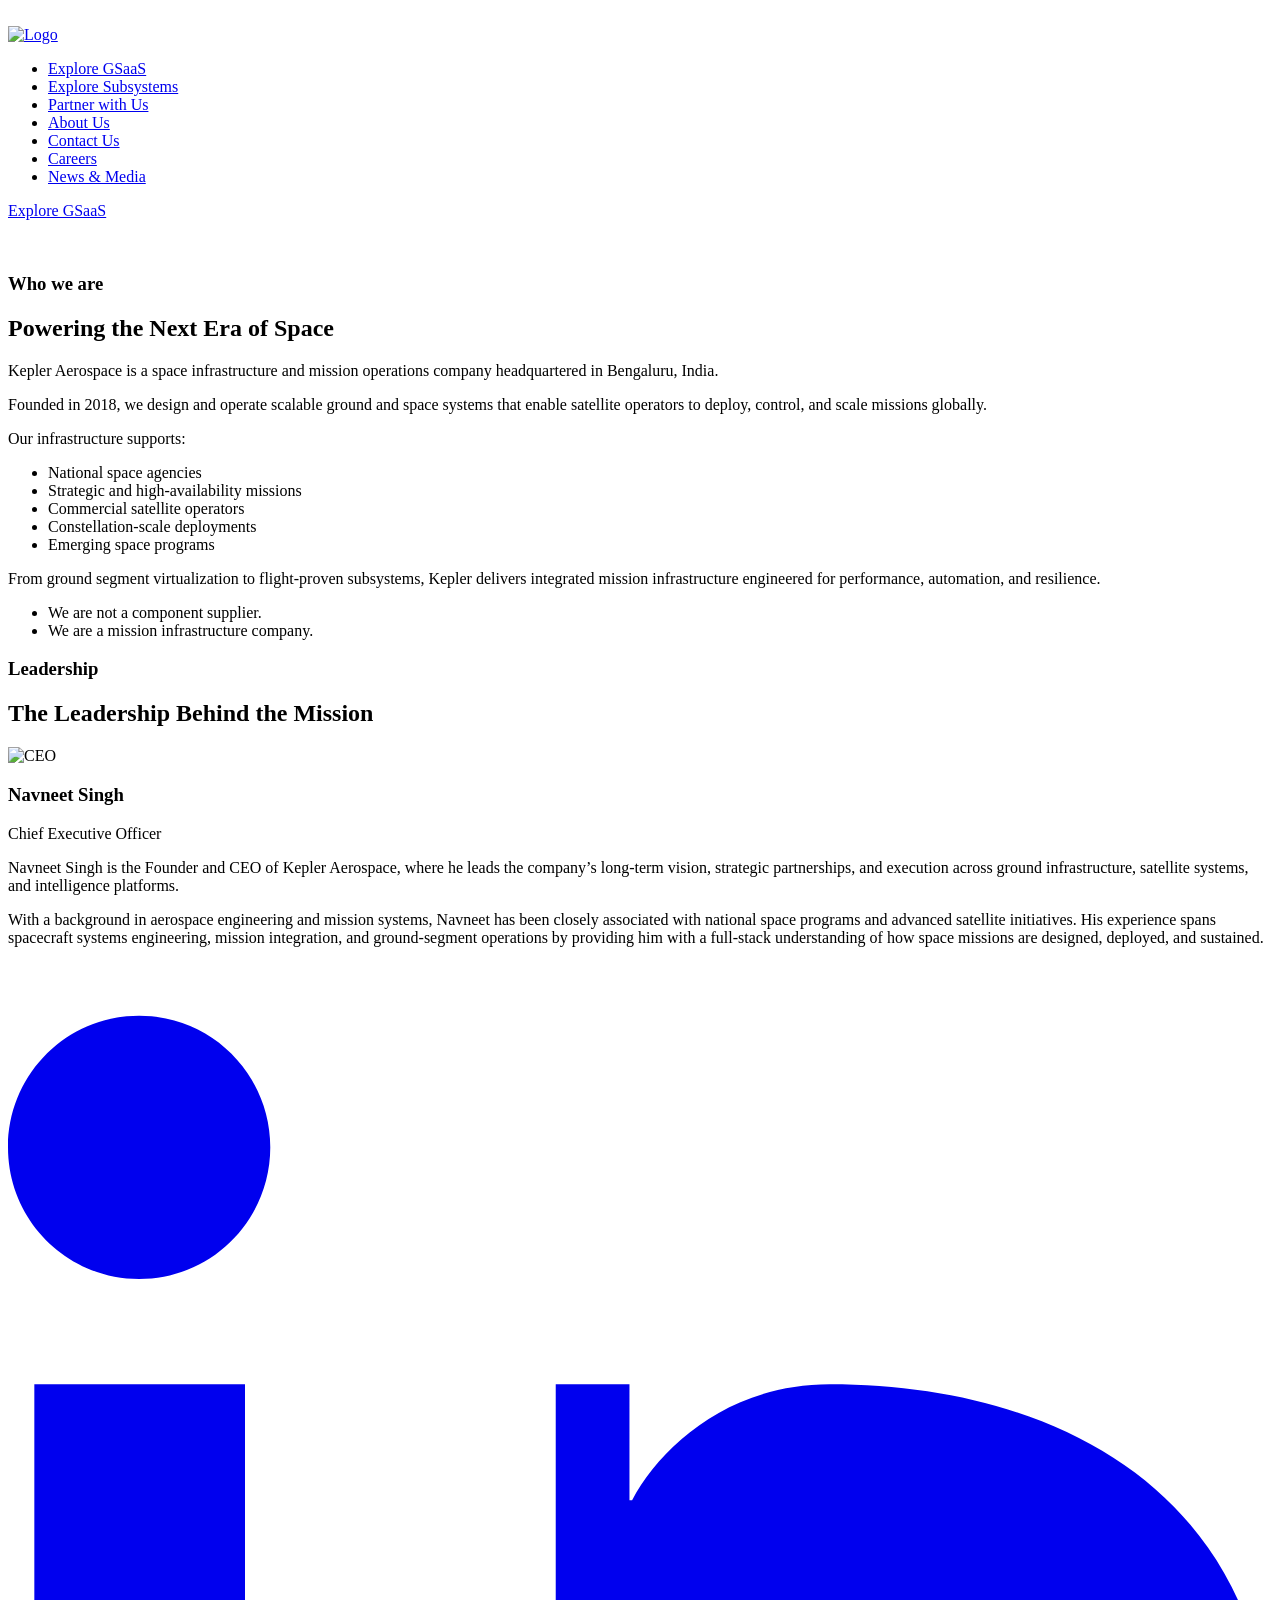
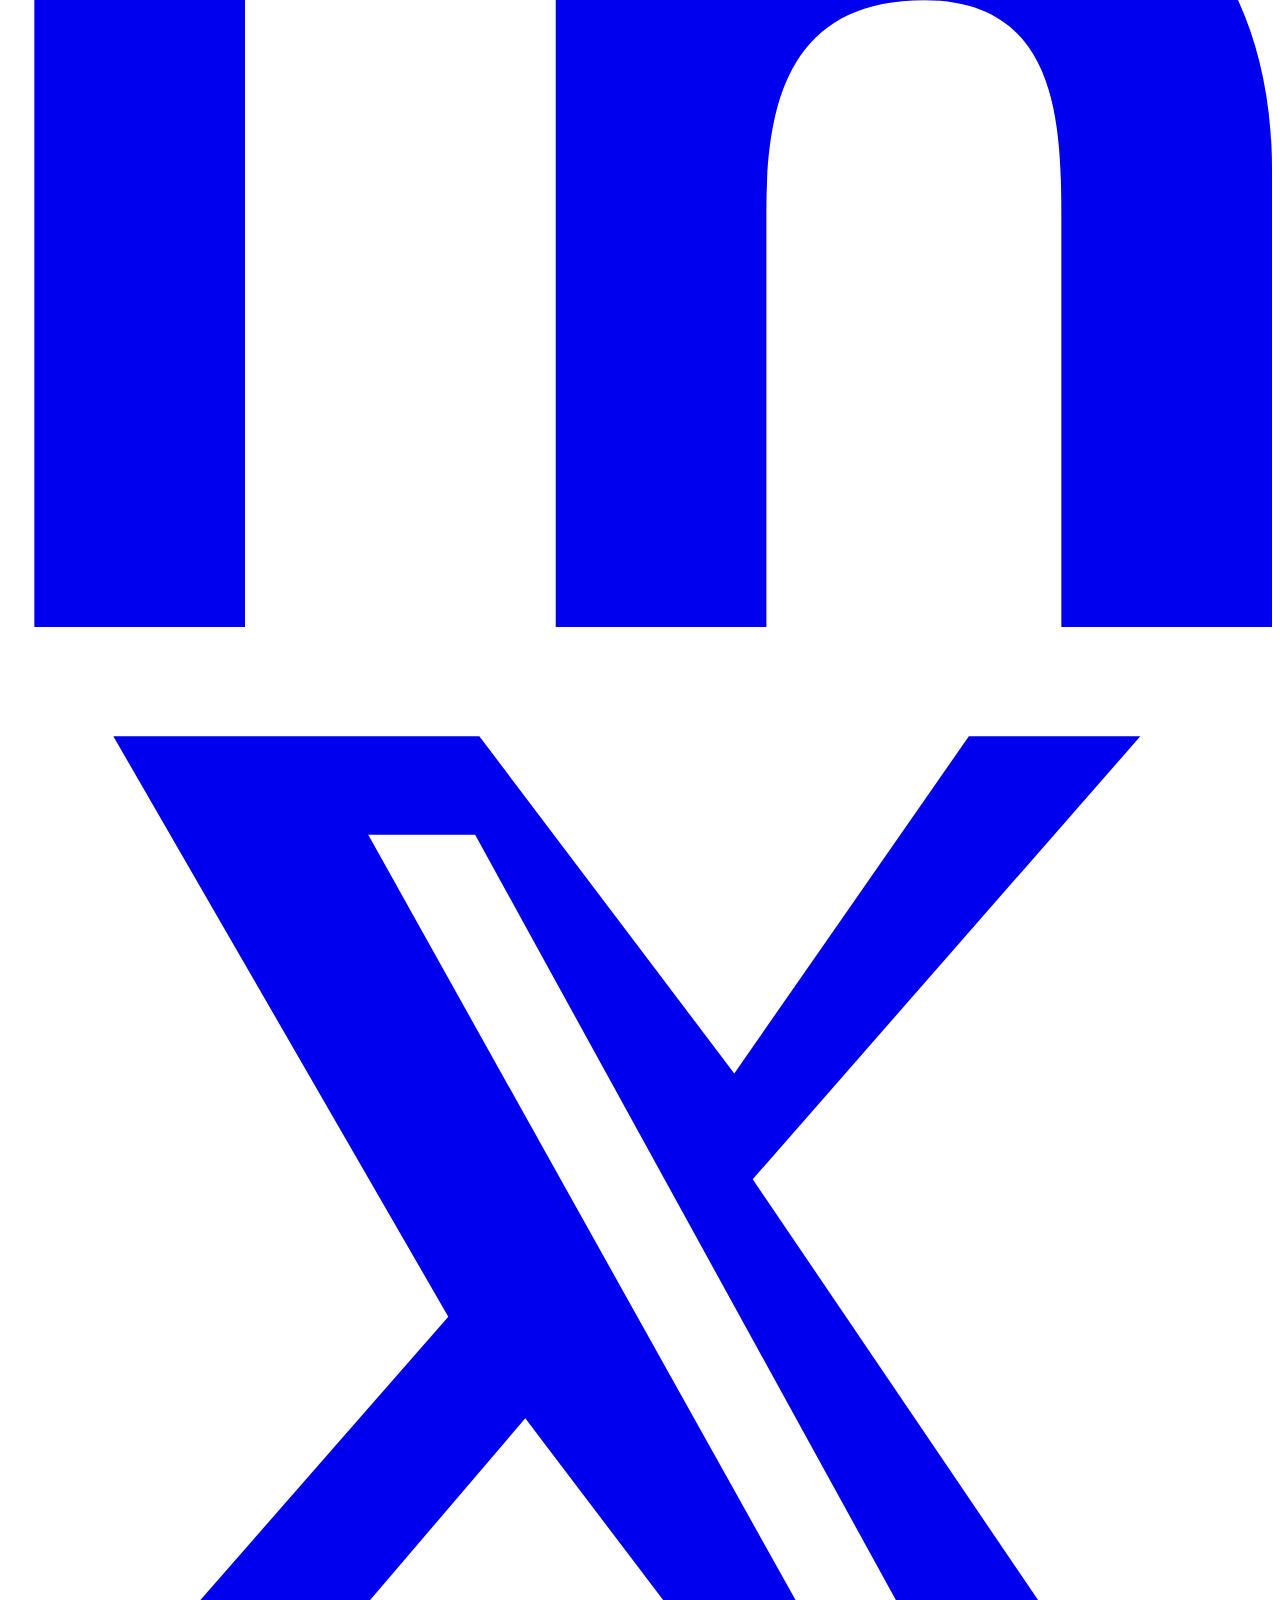
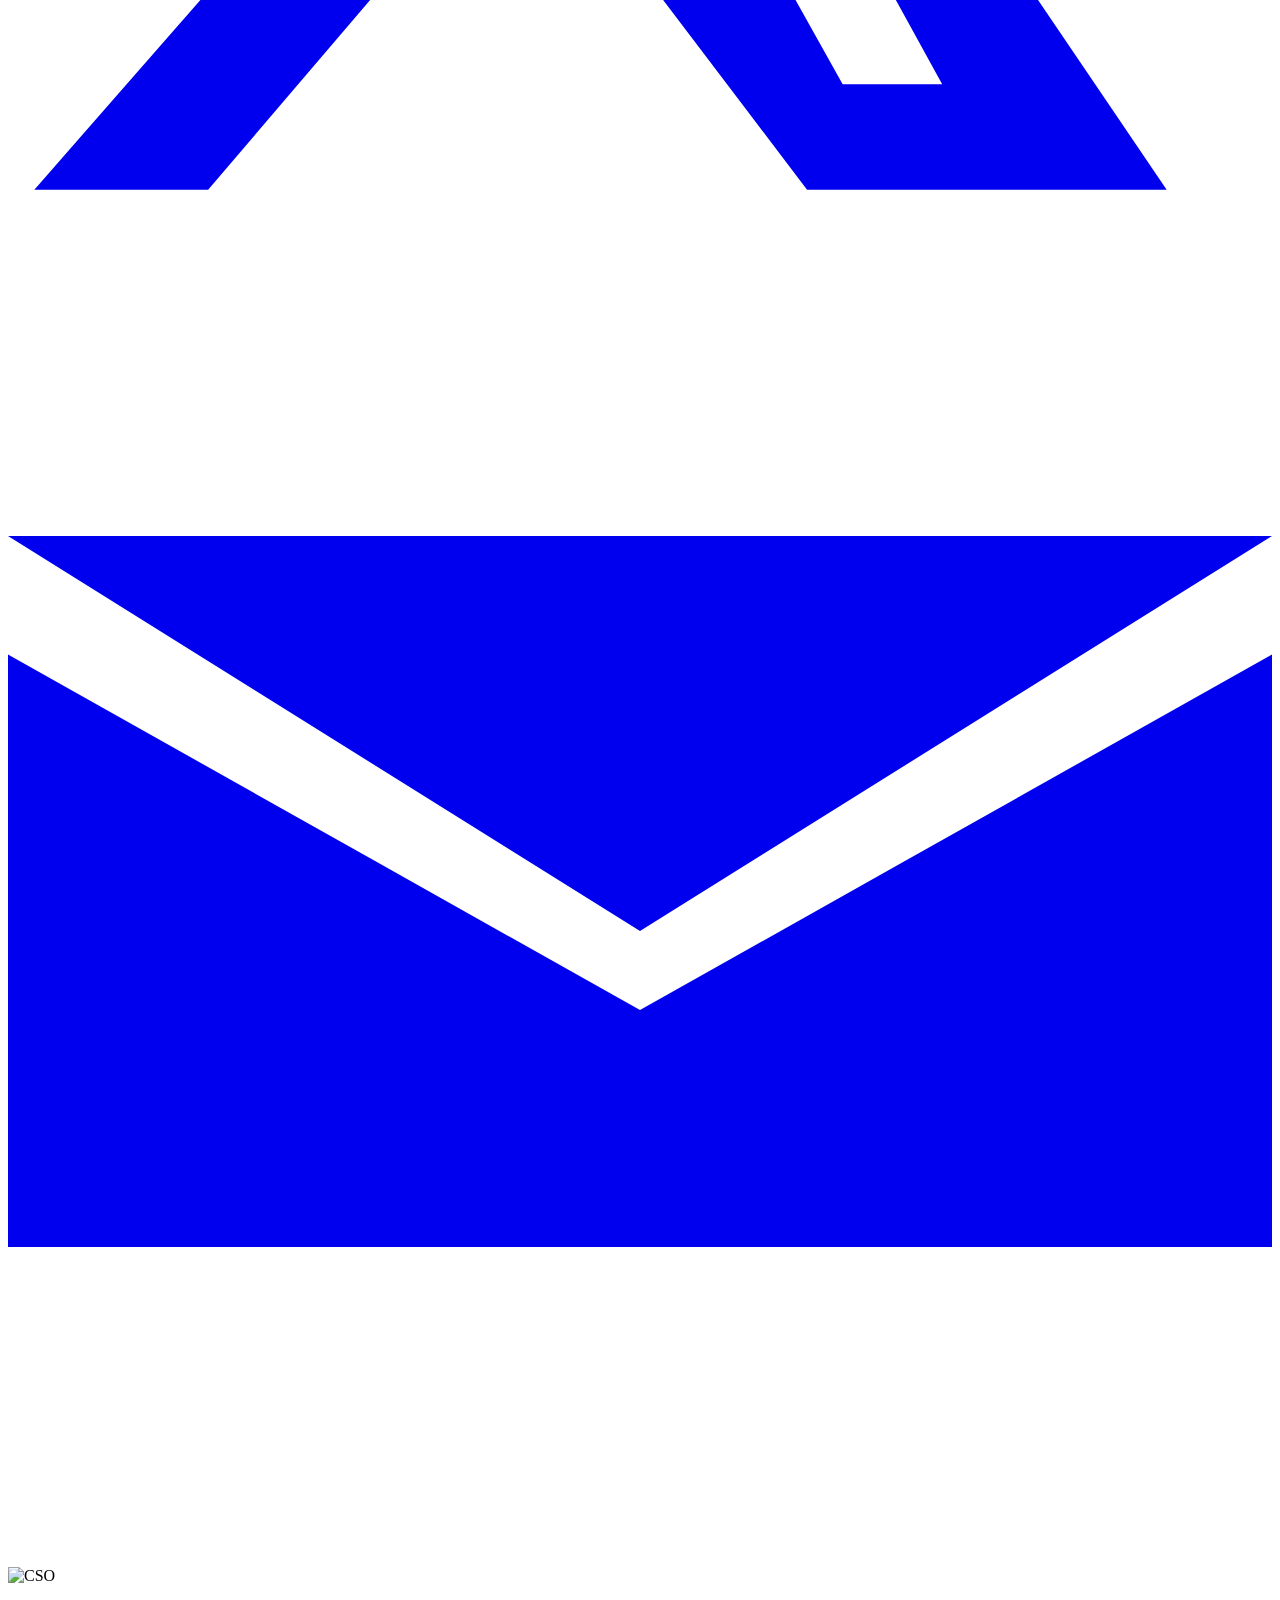
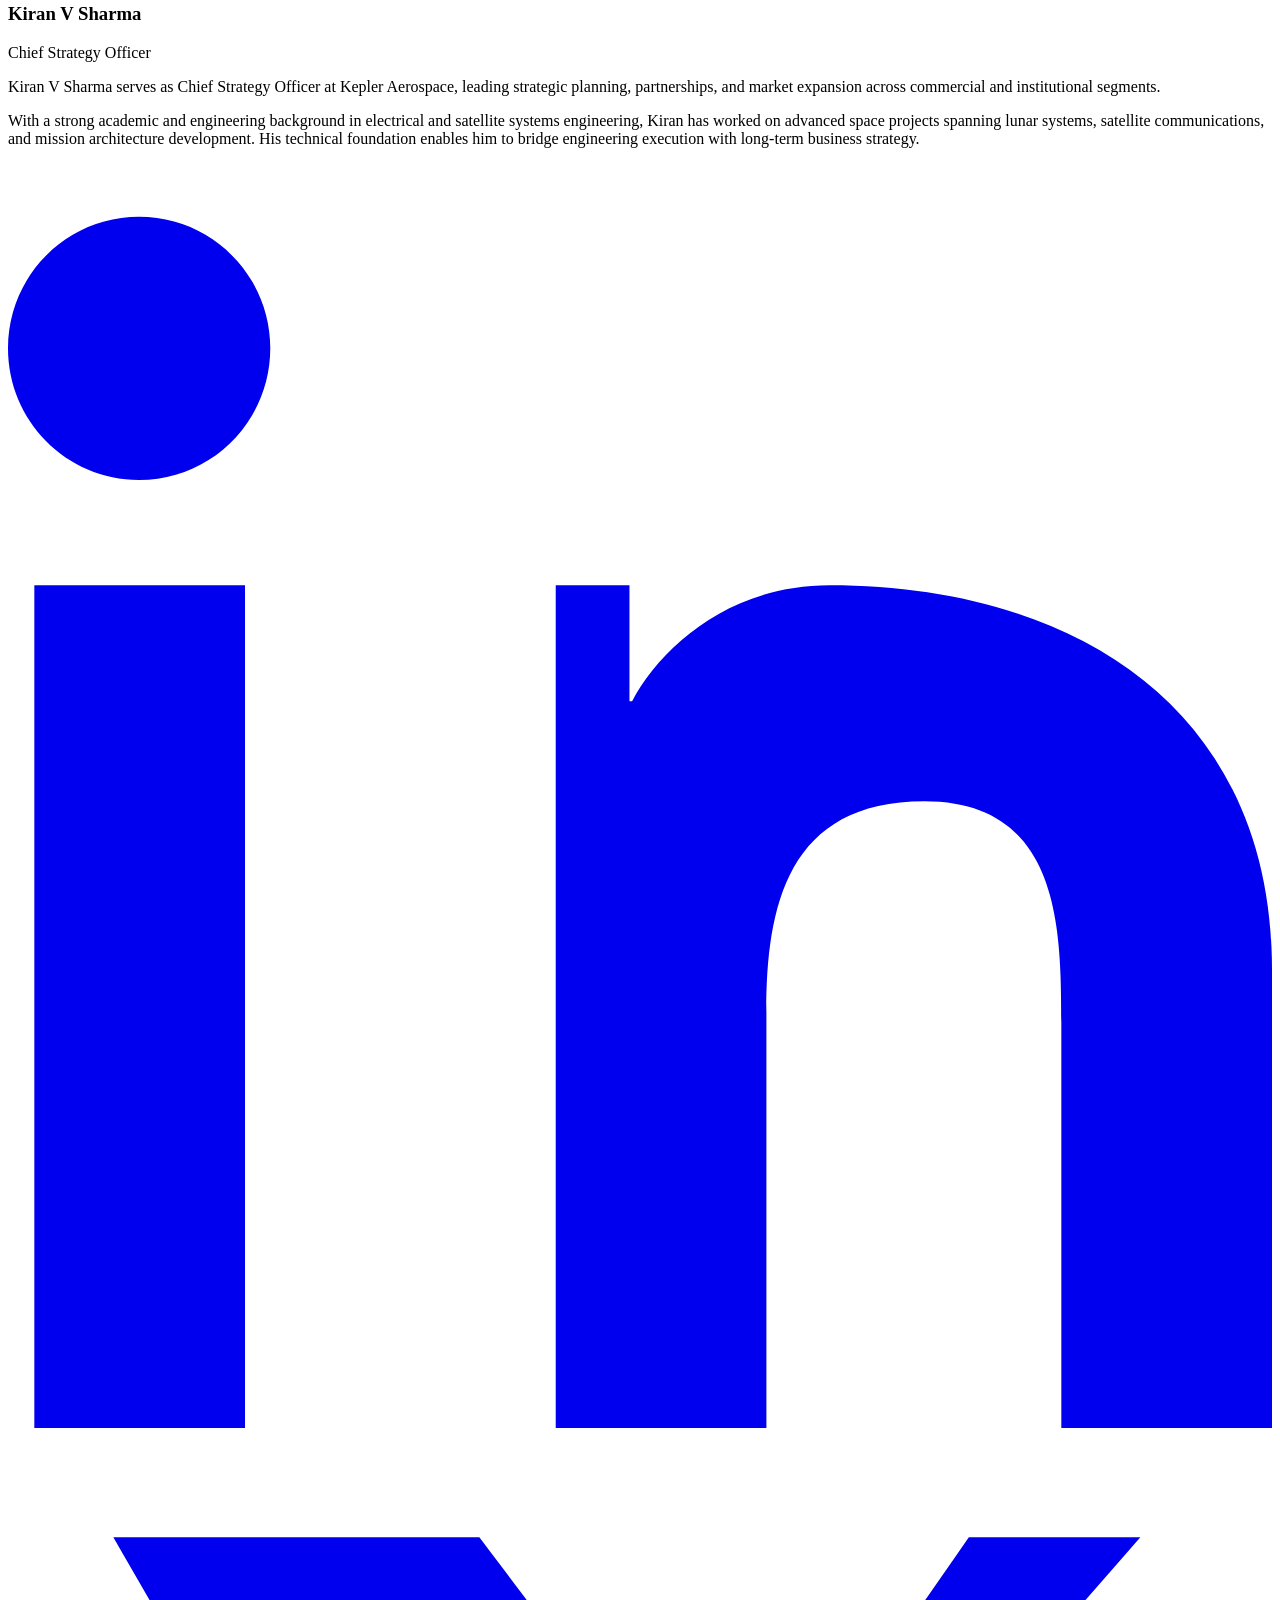
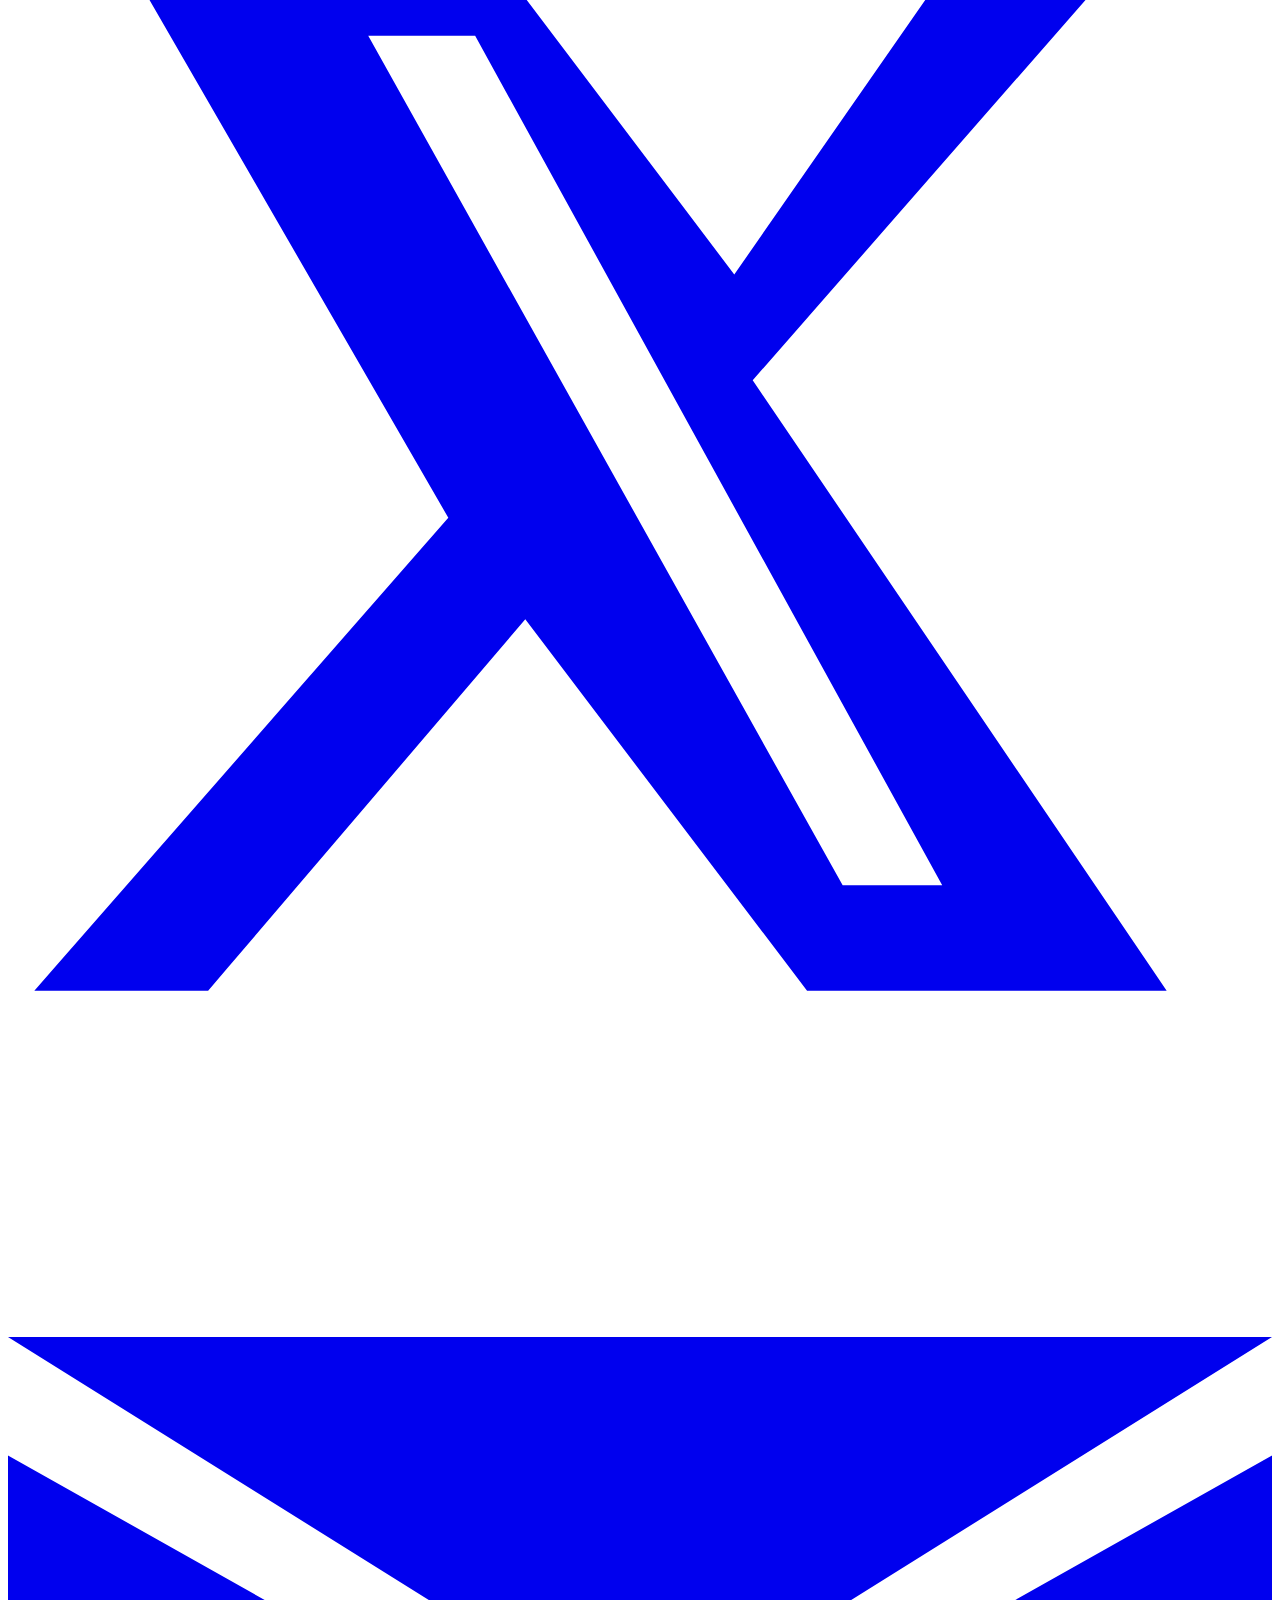
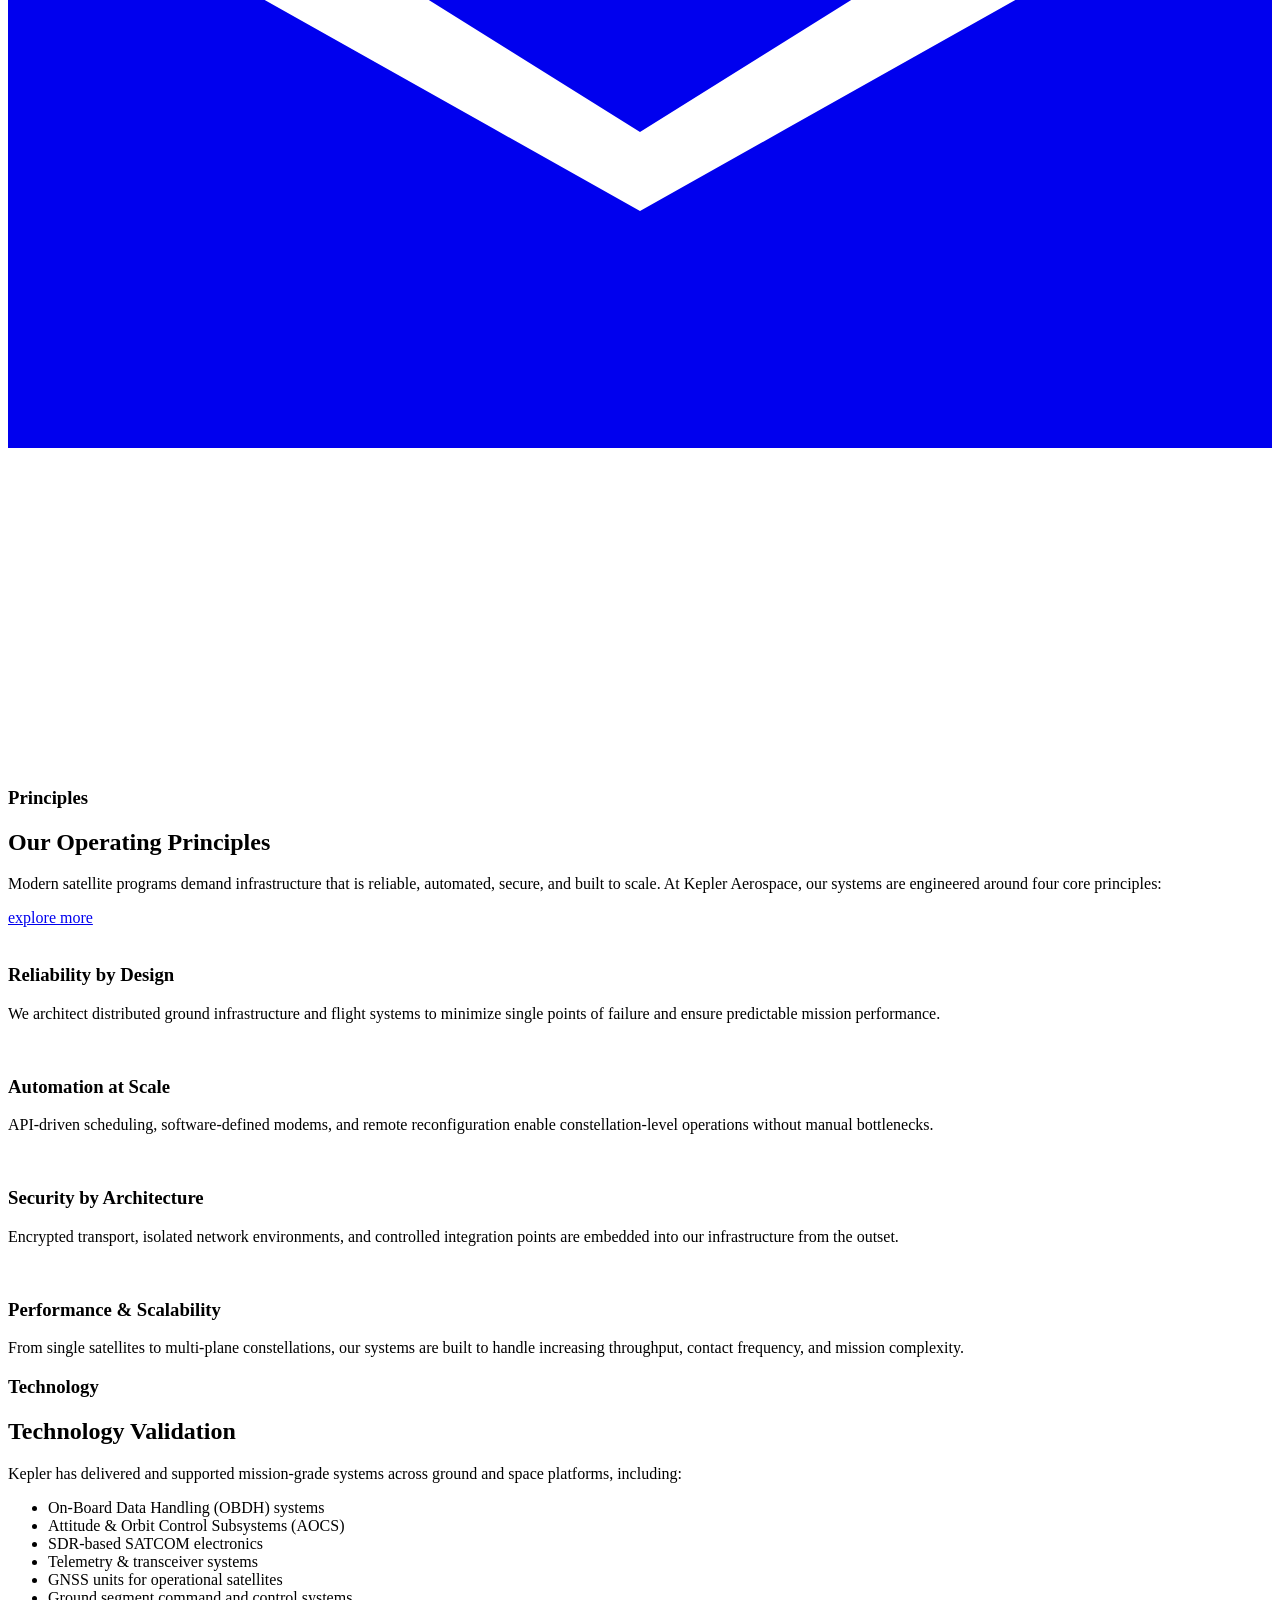
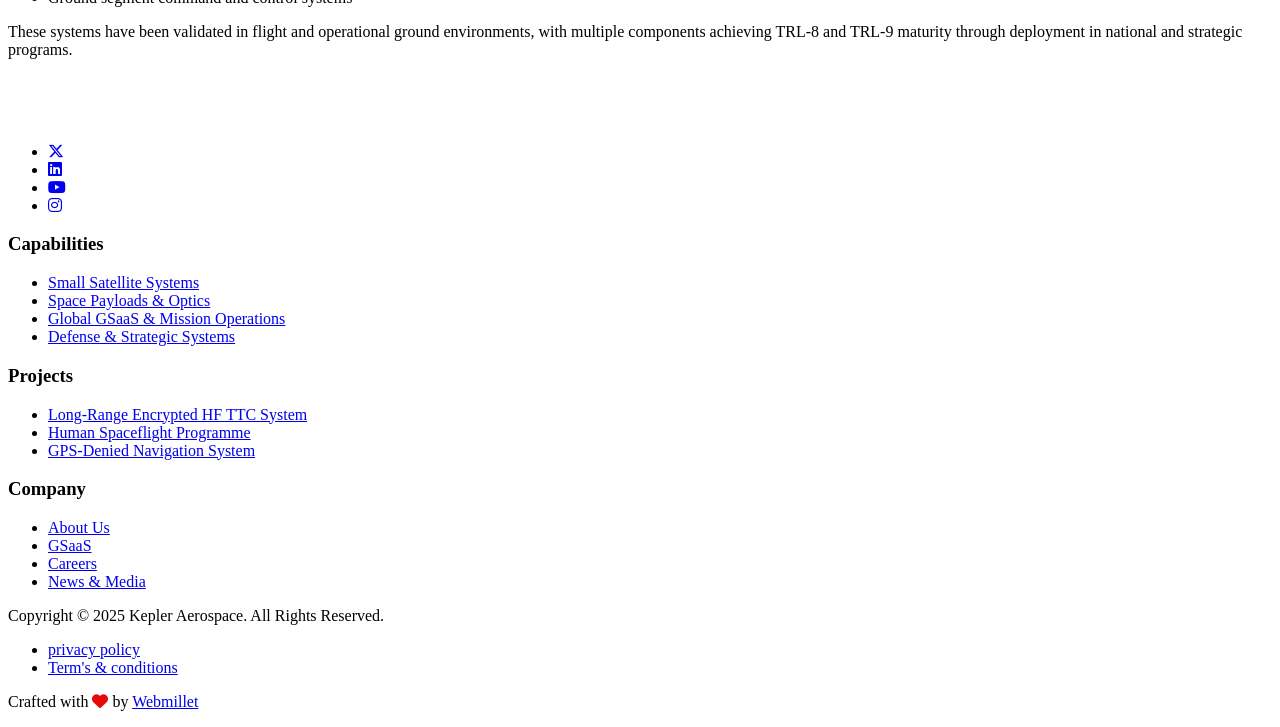
==== about.html @ d81bd8da "Add files via upload" ====
<!DOCTYPE html>
<html lang="zxx">
<head>
	<!-- Meta -->
	<meta charset="utf-8">
	<meta http-equiv="X-UA-Compatible" content="IE=edge">
	<meta name="viewport" content="width=device-width, initial-scale=1.0, maximum-scale=1">
	<meta name="description" content="">
	<meta name="keywords" content="">
	<meta name="author" content="Awaiken">
	<!-- Page Title -->
    <title>About Us | Kepler Aerospace - Saas & Tech Startup HTML Template</title>
	<!-- Favicon Icon -->
	<link rel="shortcut icon" type="image/x-icon" href="images/favicon.png">
	<!-- Google Fonts Css-->
	<link rel="preconnect" href="https://fonts.googleapis.com">
    <link rel="preconnect" href="https://fonts.gstatic.com" crossorigin>
    <link href="https://fonts.googleapis.com/css2?family=Plus+Jakarta+Sans:ital,wght@0,200..800;1,200..800&display=swap" rel="stylesheet">
	<!-- Bootstrap Css -->
	<link href="css/bootstrap.min.css" rel="stylesheet" media="screen">
	<!-- SlickNav Css -->
	<link href="css/slicknav.min.css" rel="stylesheet">
	<!-- Swiper Css -->
	<link rel="stylesheet" href="css/swiper-bundle.min.css">
	<!-- Font Awesome Icon Css-->
	<link href="css/all.min.css" rel="stylesheet" media="screen">
    <link rel="stylesheet" href="https://cdnjs.cloudflare.com/ajax/libs/font-awesome/6.5.0/css/all.min.css">
	<!-- Animated Css -->
	<link href="css/animate.css" rel="stylesheet">
    <!-- Magnific Popup Core Css File -->
	<link rel="stylesheet" href="css/magnific-popup.css">
	<!-- Mouse Cursor Css File -->
	<link rel="stylesheet" href="css/mousecursor.css">
	<!-- Main Custom Css -->
	<link href="css/custom.css" rel="stylesheet" media="screen">
</head>
<body>

    <!-- Preloader Start -->
	<div class="preloader">
		<div class="loading-container">
			<div class="loading"></div>
			<div id="loading-icon"><img src="images/preload-img.png" alt=""></div>
		</div>
	</div>
	<!-- Preloader End -->

    <!-- Header Start -->
	<header class="main-header">
		<div class="header-sticky">
			<nav class="navbar navbar-expand-lg">
				<div class="container">
					<!-- Logo Start -->
					<a class="navbar-brand" href="index.html">
						<img src="images/logo-light.svg" alt="Logo">
					</a>
					<!-- Logo End -->

					<!-- Main Menu Start -->
					<div class="collapse navbar-collapse main-menu">
                        <div class="nav-menu-wrapper">
                            <ul class="navbar-nav mr-auto" id="menu">
                                <li class="nav-item"><a class="nav-link" href="gsaas.html">Explore GSaaS</a></li>
                                <li class="nav-item"><a class="nav-link" href="subsystems.html">Explore Subsystems</a></li>
                                <li class="nav-item"><a class="nav-link" href="partner-with-us.html">Partner with Us</a></li>
                                <li class="nav-item"><a class="nav-link" href="about.html">About Us</a></li>                   
                                <li class="nav-item"><a class="nav-link" href="contact.html">Contact Us</a></li>
                                <li class="nav-item"><a class="nav-link" href="careers.html">Careers</a></li>
                                <li class="nav-item"><a class="nav-link" href="news-and-media.html">News & Media</a></li>                              
                            </ul>
                        </div>

                        <!-- Header Social Box Start -->
                        <div class="header-social-box d-inline-flex">
                            <!-- Header Social Links Start -->
                            <div class="hero-btn-2 wow fadeInUp" data-wow-delay="0.2s">
                               <a href="contact.html" class="btn-default">Explore GSaaS</a>
                            </div>
                            <!-- Header Social Links End -->

                        </div>     
                        <!-- Header Social Box End -->                   
					</div>
					<!-- Main Menu End -->
					<div class="navbar-toggle"></div>
				</div>
			</nav>
			<div class="responsive-menu"></div>
		</div>
	</header>
	<!-- Header End -->

    <!-- About Us Section Start -->
    <div class="about-us">
        <div class="container">
            <div class="row align-items-center">
                <div class="col-lg-6">
                    <!-- About Us Images Start -->
                    <div class="about-us-images">
                        <!-- About Image 1 Start -->
                        <div class="about-image-1">
                            <!-- About Image Start -->
                            <div class="about-image">
                                <figure class="image-anime reveal">
                                    <img src="images/project-1.jpg" alt="">
                                </figure>
                            </div>
                            <!-- About Image End -->
                        </div>
                        <!-- About Image 1 End -->
                    </div>
                    <!-- About Us Images End -->
                </div>

                <div class="col-lg-6">
                    <!-- About Us Content Start -->
                    <div class="about-us-content">
                        <!-- Section Title Start -->
                        <div class="section-title">
                            <h3 class="label-text wow fadeInUp">Who we are</h3>
                            <h2 class="text-anime-style-2" data-cursor="-opaque">Powering the <span>Next Era of Space</span></h2>
                            <p class="wow fadeInUp" data-wow-delay="0.2s">Kepler Aerospace is a space infrastructure and mission operations company headquartered in Bengaluru, India.</p>
                            <p class="wow fadeInUp" data-wow-delay="0.2s">Founded in 2018, we design and operate scalable ground and space systems that enable satellite operators to deploy, control, and scale missions globally.</p>
                        </div>
                        <!-- Section Title End -->

                        <!-- About Client Box Start -->
                        <div class="about-content-box">
                            <!-- About List Box Start -->
                            <div class="about-list-box">
                                <p class="wow fadeInUp" data-wow-delay="0.2s">Our infrastructure supports:</p>
                                <!-- About List Start -->
                                <div class="about-list wow fadeInUp" data-wow-delay="0.4s">
                                    <ul>
                                        <li>National space agencies</li>
                                        <li>Strategic and high-availability missions</li>
                                        <li>Commercial satellite operators</li>
                                        <li>Constellation-scale deployments</li>
                                        <li>Emerging space programs</li>
                                    </ul>
                                </div>
                                <p class="wow fadeInUp" data-wow-delay="0.2s">From ground segment virtualization to flight-proven subsystems, Kepler delivers integrated mission infrastructure engineered for performance, automation, and resilience.</p>
                                <!-- About List End -->

                                <!-- About Button Start -->
                                <!-- <div class="about-btn wow fadeInUp" data-wow-delay="0.6s">
                                    <a href="contact.html" class="btn-default">contect us</a>
                                </div> -->
                                <!-- About Button End -->
                            </div>
                            <!-- About List Box End -->
                        </div>
                        <!-- About Client Box End -->
                    </div>
                    <!-- About Us Content End -->
                </div>

                <div class="col-lg-12">
                    <!-- Our Innovation List Start -->
                    <div class="our-innovation-list wow fadeInUp" data-wow-delay="0.6s">
                        <ul>
                            <li>We are not a component supplier.</li>
                            <li>We are a mission infrastructure company.</li>
                        </ul>
                    </div>
                    <!-- Our Innovation List End -->
                </div>
            </div>
        </div>
    </div>
    <!-- About Us Section End -->


    <section class="leadership">
      <div class="leadership-container">
        <div class="row section-row">
                    <div class="col-lg-12">
                        <!-- Section Title Start -->
                        <div class="section-title">
                            <h3 class="label-text wow fadeInUp">Leadership</h3>
                            <h2 class="text-anime-style-2" data-cursor="-opaque">The <span>Leadership</span> Behind the Mission</h2>
                        </div>
                        <!-- Section Title End -->
                    </div>
                </div>

        <!-- CEO ROW -->
        <div class="leader-row">
          <div class="leader-image">
            <img src="images/navneet-singh.jpeg" alt="CEO">
          </div>
          <div class="leader-content">
            <h3>Navneet Singh</h3>
            <span class="designation">Chief Executive Officer</span>
            <p>
              Navneet Singh is the Founder and CEO of Kepler Aerospace, where he leads the company’s long-term vision, strategic partnerships, and execution across ground infrastructure, satellite systems, and intelligence platforms.
            </p>
            <p>With a background in aerospace engineering and mission systems, Navneet has been closely associated with national space programs and advanced satellite initiatives. His experience spans spacecraft systems engineering, mission integration, and ground-segment operations by providing him with a full-stack understanding of how space missions are designed, deployed, and sustained.</p>

            <div class="social-links">
              <a href="#" target="_blank" aria-label="LinkedIn">
                <svg viewBox="0 0 24 24" fill="currentColor">
                  <path d="M4.98 3.5C4.98 4.88 3.87 6 2.49 6S0 4.88 0 3.5 1.11 1 2.49 1s2.49 1.12 2.49 2.5zM.5 8h4V24h-4V8zm7.5 0h3.8v2.2h.05c.53-1 1.82-2.2 3.75-2.2C20.2 8 24 10.3 24 15.3V24h-4v-7.7c0-1.8-.03-4.2-2.6-4.2-2.6 0-3 2-3 4v7.9h-4V8z"/>
                </svg>
              </a>

              <a href="#" target="_blank" aria-label="X">
                <svg viewBox="0 0 24 24" fill="currentColor">
                  <path d="M18.244 2H21.5l-7.36 8.41L22 22h-6.828l-5.35-7.05L3.8 22H.5l7.86-8.98L2 2h6.95l4.84 6.4L18.244 2zm-2.396 18h1.89L8.87 3.87H6.84l9.008 16.13z"/>
                </svg>
              </a>

              <a href="mailto:email@example.com" aria-label="Email">
                <svg viewBox="0 0 24 24" fill="currentColor">
                  <path d="M12 13.5L0 6.75V18h24V6.75L12 13.5zm12-9H0l12 7.5L24 4.5z"/>
                </svg>
              </a>
            </div>
          </div>
        </div>

        <!-- CSO ROW (REVERSED) -->
        <div class="leader-row reverse">
          <div class="leader-image">
            <img src="images/kiran-sharma.jpg" alt="CSO">
          </div>
          <div class="leader-content">
            <h3>Kiran V Sharma</h3>
            <span class="designation">Chief Strategy Officer</span>
            <p>
              Kiran V Sharma serves as Chief Strategy Officer at Kepler Aerospace, leading strategic planning, partnerships, and market expansion across commercial and institutional segments.
            </p>
            <p>With a strong academic and engineering background in electrical and satellite systems engineering, Kiran has worked on advanced space projects spanning lunar systems, satellite communications, and mission architecture development. His technical foundation enables him to bridge engineering execution with long-term business strategy.</p>

            <div class="social-links">
              <a href="#" target="_blank" aria-label="LinkedIn">
                <svg viewBox="0 0 24 24" fill="currentColor">
                  <path d="M4.98 3.5C4.98 4.88 3.87 6 2.49 6S0 4.88 0 3.5 1.11 1 2.49 1s2.49 1.12 2.49 2.5zM.5 8h4V24h-4V8zm7.5 0h3.8v2.2h.05c.53-1 1.82-2.2 3.75-2.2C20.2 8 24 10.3 24 15.3V24h-4v-7.7c0-1.8-.03-4.2-2.6-4.2-2.6 0-3 2-3 4v7.9h-4V8z"/>
                </svg>
              </a>

              <a href="#" target="_blank" aria-label="X">
                <svg viewBox="0 0 24 24" fill="currentColor">
                  <path d="M18.244 2H21.5l-7.36 8.41L22 22h-6.828l-5.35-7.05L3.8 22H.5l7.86-8.98L2 2h6.95l4.84 6.4L18.244 2zm-2.396 18h1.89L8.87 3.87H6.84l9.008 16.13z"/>
                </svg>
              </a>

              <a href="mailto:email@example.com" aria-label="Email">
                <svg viewBox="0 0 24 24" fill="currentColor">
                  <path d="M12 13.5L0 6.75V18h24V6.75L12 13.5zm12-9H0l12 7.5L24 4.5z"/>
                </svg>
              </a>
            </div>
          </div>
        </div>

      </div>
    </section>

    <!-- Our Approach Section Start -->
    <div class="our-approach">
        <div class="container">
            <div class="row">
                <div class="col-lg-6">
                    <!-- Our Approach Content Start -->
                    <div class="our-approach-content">
                        <!-- Section Title Start -->
                        <div class="section-title">
                            <h3 class="label-text wow fadeInUp">Principles</h3>
                            <h2 class="text-anime-style-2" data-cursor="-opaque">Our <span>Operating Principles</span></h2>
                            <p>Modern satellite programs demand infrastructure that is reliable, automated, secure, and built to scale. At Kepler Aerospace, our systems are engineered around four core principles:</p>
                        </div>
                        <!-- Section Title End -->

                        <div class="our-approach-btn wow fadeInUp" data-wow-delay="0.2s">
                            <a href="contact.html" class="btn-default">explore more</a>
                        </div>
                    </div>
                    <!-- Our Approach Content End -->
                </div>

                <div class="col-lg-6">
                    <!-- Our Approach Box Start -->
                    <div class="our-approch-box">
                        <!-- Mission Vision Item Start -->
                        <div class="mission-vision-item wow fadeInUp">
                            <div class="mission-vision-header">
                                <div class="icon-box">
                                    <img src="images/icon-our-mission.svg" alt="">
                                </div>
                                <div class="mission-vision-title">
                                    <h3>Reliability by Design</h3>
                                </div>
                            </div>
                            <div class="mission-vision-content">
                                <p>We architect distributed ground infrastructure and flight systems to minimize single points of failure and ensure predictable mission performance.</p>
                            </div>
                        </div>
                        <!-- Mission Vision Item End -->

                        <!-- Mission Vision Item Start -->
                        <div class="mission-vision-item wow fadeInUp" data-wow-delay="0.2s">
                            <div class="mission-vision-header">
                                <div class="icon-box">
                                    <img src="images/icon-our-vision.svg" alt="">
                                </div>
                                <div class="mission-vision-title">
                                    <h3>Automation at Scale</h3>
                                </div>
                            </div>
                            <div class="mission-vision-content">
                                <p>API-driven scheduling, software-defined modems, and remote reconfiguration enable constellation-level operations without manual bottlenecks.</p>
                            </div>
                        </div>
                        <!-- Mission Vision Item End -->

                        <!-- Mission Vision Item Start -->
                        <div class="mission-vision-item wow fadeInUp" data-wow-delay="0.3s">
                            <div class="mission-vision-header">
                                <div class="icon-box">
                                    <img src="images/icon-our-value.svg" alt="">
                                </div>
                                <div class="mission-vision-title">
                                    <h3>Security by Architecture</h3>
                                </div>
                            </div>
                            <div class="mission-vision-content">
                                <p>Encrypted transport, isolated network environments, and controlled integration points are embedded into our infrastructure from the outset.</p>
                            </div>
                        </div>
                        <!-- Mission Vision Item End -->

                        <!-- Mission Vision Item Start -->
                        <div class="mission-vision-item wow fadeInUp" data-wow-delay="0.3s">
                            <div class="mission-vision-header">
                                <div class="icon-box">
                                    <img src="images/icon-our-value.svg" alt="">
                                </div>
                                <div class="mission-vision-title">
                                    <h3>Performance & Scalability</h3>
                                </div>
                            </div>
                            <div class="mission-vision-content">
                                <p>From single satellites to multi-plane constellations, our systems are built to handle increasing throughput, contact frequency, and mission complexity.</p>
                            </div>
                        </div>
                        <!-- Mission Vision Item End -->
                    </div>
                    <!-- Our Approach Box End -->
                </div>
            </div>
        </div>
    </div>
    <!-- Our Approach Section End -->


    <!-- Our vision Section Start -->
    <div class="our-innovation">
        <div class="container">
            <div class="row align-items-center">
                <div class="col-lg-6">
                    <!-- Our vision Content Start -->
                    <div class="our-innovation-content">
                        <!-- Section Title Start -->
                        <div class="section-title">
                            <h3 class="label-text wow fadeInUp">Technology</h3>
                            <h2 class="text-anime-style-2" data-cursor="-opaque">Technology <span>Validation</span></h2>
                            <p class="wow fadeInUp" data-wow-delay="0.2s">Kepler has delivered and supported mission-grade systems across ground and space platforms, including:</p>
                        </div>
                        <!-- Section Title End -->
                        
                       <div class="about-content-box">
                            <!-- About List Box Start -->
                            <div class="about-list-box">
                                <!-- About List Start -->
                                <div class="about-list wow fadeInUp" data-wow-delay="0.4s">
                                    <ul>
                                        <li>On-Board Data Handling (OBDH) systems</li>
                                        <li>Attitude & Orbit Control Subsystems (AOCS)</li>
                                        <li>SDR-based SATCOM electronics</li>
                                        <li>Telemetry & transceiver systems</li>
                                        <li>GNSS units for operational satellites</li>
                                        <li>Ground segment command and control systems</li>
                                    </ul>
                                </div>
                                <p class="wow fadeInUp" data-wow-delay="0.2s">These systems have been validated in flight and operational ground environments, with multiple components achieving TRL-8 and TRL-9 maturity through deployment in national and strategic programs.</p>
                                <!-- About List End -->

                                <!-- About Button Start -->
                                <!-- <div class="about-btn wow fadeInUp" data-wow-delay="0.6s">
                                    <a href="contact.html" class="btn-default">contect us</a>
                                </div> -->
                                <!-- About Button End -->
                            </div>
                            <!-- About List Box End -->
                        </div>
                        <!-- About Client Box End -->
                    </div>
                    <!-- Our vision Content End -->
                </div>
                
                <div class="col-lg-6">
                    <!-- Why Choose Image Start -->
                    <div class="why-choose-image">
                        <figure class="image-anime reveal">
                            <img src="images/why-choose-image.jpg" alt="">
                        </figure>
                    </div>
                    <!-- Why Choose Image End -->
                </div>
            </div>
        </div>
    </div>
    <!-- Our vision Section End -->


    <!-- Footer Main Start -->
        <div class="footer-main">
            <div class="container">
                <div class="row">
                    <div class="col-lg-3 col-md-6">
                        <!-- About Footer Start -->
                        <div class="about-footer">
                            <!-- Footer Logo Start -->
                            <div class="footer-logo">
                                <img src="images/logo-light.svg" alt="">
                            </div>
                            <!-- Footer Logo End -->

                            <!-- Footer Social Link Start -->
                            <div class="footer-social-links">
                                <ul>
                                    <li><a href="#"><i class="fa-brands fa-x-twitter"></i></a></li>
                                    <li><a href="#"><i class="fa-brands fa-linkedin"></i></a></li>
                                    <li><a href="#"><i class="fa-brands fa-youtube"></i></a></li>
                                    <li><a href="#"><i class="fa-brands fa-instagram"></i></a></li>
                                </ul>
                            </div>
                            <!-- Footer Social Link End -->
                        </div>
                        <!-- About Footer End -->
                    </div>

                    <div class="col-lg-3 col-md-6">
                        <!-- Footer Links start -->
                        <div class="footer-links">
                            <h3>Capabilities</h3>
                            <ul>
                                <li><a href="index.html">Small Satellite Systems</a></li>
                                <li><a href="about.html">Space Payloads & Optics</a></li>
                                <li><a href="services.html">Global GSaaS & Mission Operations</a></li>
                                <li><a href="blog.html">Defense & Strategic Systems</a></li>
                            </ul>
                        </div>
                        <!-- Footer Links end -->   
                    </div>

                    <div class="col-lg-4 col-md-6">
                        <!-- Footer Links start -->
                        <div class="footer-links">
                            <h3>Projects</h3>
                            <ul>
                                <li><a href="project-single.html">Long-Range Encrypted HF TTC System</a></li>
                                <li><a href="project-single.html">Human Spaceflight Programme</a></li>
                                <li><a href="project-single.html">GPS-Denied Navigation System</a></li>
                            </ul>
                        </div>
                        <!-- Footer Links end -->
                    </div>

                    <div class="col-lg-2 col-md-6">
                        <!-- Footer Contact Details Start -->
                        <div class="footer-links footer-contact-details">
                            <h3>Company</h3>
                            <ul>
                                <li><a href="about.html">About Us</a></li>
                                <li><a href="services.html">GSaaS</a></li>
                                <li><a href="blog.html">Careers</a></li>
                                <li><a href="blog.html">News & Media</a></li>
                            </ul>
                        </div>
                        <!-- Footer Contact Details End -->
                    </div>
                </div>

                <!-- Footer Copyright Section Start -->
                <div class="footer-copyright">
                    <div class="row align-items-center">                       
                        <div class="col-lg-4 col-md-6">
                            <!-- Footer Copyright Start -->
                            <div class="footer-copyright-text">
                                <p>Copyright © 2025 Kepler Aerospace. All Rights Reserved.</p>
                            </div>
                            <!-- Footer Copyright End -->
                        </div>

                        <div class="col-lg-4 col-md-6">
                            <!-- Footer Social Link Start -->
                            <div class="footer-privacy-policy">
                                <ul>
                                    <li><a href="#">privacy policy</a></li>
                                    <li><a href="#">Term's & conditions</a></li>
                                </ul>
                            </div>
                            <!-- Footer Social Link End -->
                        </div>
                        <div class="col-lg-4 col-md-6 text-lg-end text-center">
                            <!-- Footer Copyright Start -->
                            <div class="footer-copyright-text">
                                <p>Crafted with <i class="fa-solid fa-heart" style="color: #e70808;"></i> by <a href="https://webmillet.in/" target="_blank">Webmillet</a></p>
                            </div>
                            <!-- Footer Copyright End -->
                        </div>

                    </div>
                </div>
                <!-- Footer Copyright Section End -->
            </div>
        </div>
        <!-- Footer Main End -->
    </footer>
    <!-- Footer End -->

    <!-- Jquery Library File -->
    <script src="js/jquery-3.7.1.min.js"></script>
    <!-- Bootstrap js file -->
    <script src="js/bootstrap.min.js"></script>
    <!-- Validator js file -->
    <script src="js/validator.min.js"></script>
    <!-- SlickNav js file -->
    <script src="js/jquery.slicknav.js"></script>
    <!-- Swiper js file -->
    <script src="js/swiper-bundle.min.js"></script>
    <!-- Counter js file -->
    <script src="js/jquery.waypoints.min.js"></script>
    <script src="js/jquery.counterup.min.js"></script>
    <!-- Isotop js file -->
	<script src="js/isotope.min.js"></script>
    <!-- Magnific js file -->
    <script src="js/jquery.magnific-popup.min.js"></script>
    <!-- SmoothScroll -->
    <script src="js/SmoothScroll.js"></script>
    <!-- Parallax js -->
    <script src="js/parallaxie.js"></script>
    <!-- MagicCursor js file -->
    <script src="js/gsap.min.js"></script>
    <script src="js/magiccursor.js"></script>
    <!-- Text Effect js file -->
    <script src="js/SplitText.js"></script>
    <script src="js/ScrollTrigger.min.js"></script>
    <!-- YTPlayer js File -->
    <script src="js/jquery.mb.YTPlayer.min.js"></script>
    <!-- Wow js file -->
    <script src="js/wow.min.js"></script>
    <!-- Main Custom js file -->
    <script src="js/function.js"></script>

    <script>
let lastScroll = 0;
const header = document.querySelector("header.main-header");

window.addEventListener("scroll", function () {
  const currentScroll = window.pageYOffset;

  // Add background after scroll
  if (currentScroll > 50) {
    header.classList.add("scrolled");
  } else {
    header.classList.remove("scrolled");
  }

  // Hide on scroll down
  if (currentScroll > lastScroll && currentScroll > 120) {
    header.classList.add("hide");
  } else {
    header.classList.remove("hide");
  }

  lastScroll = currentScroll;
});
</script>


</body>
</html>
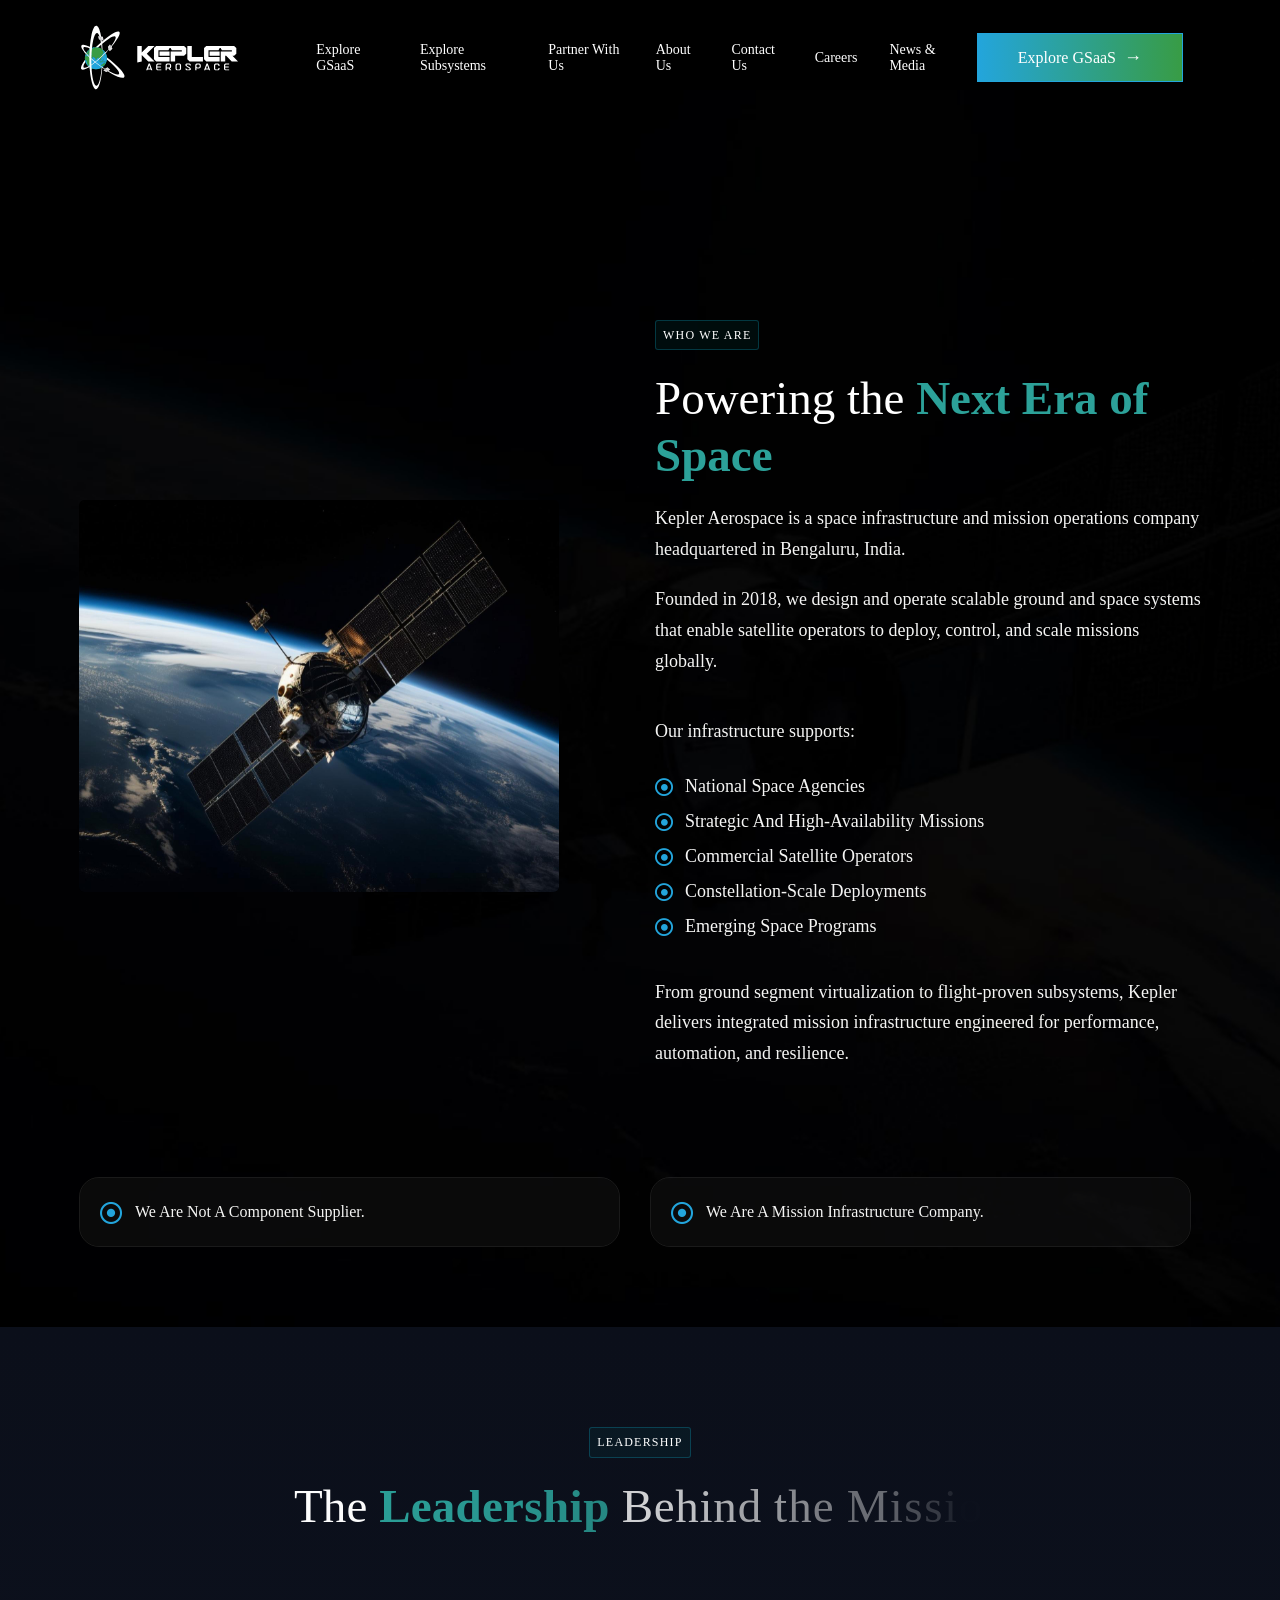
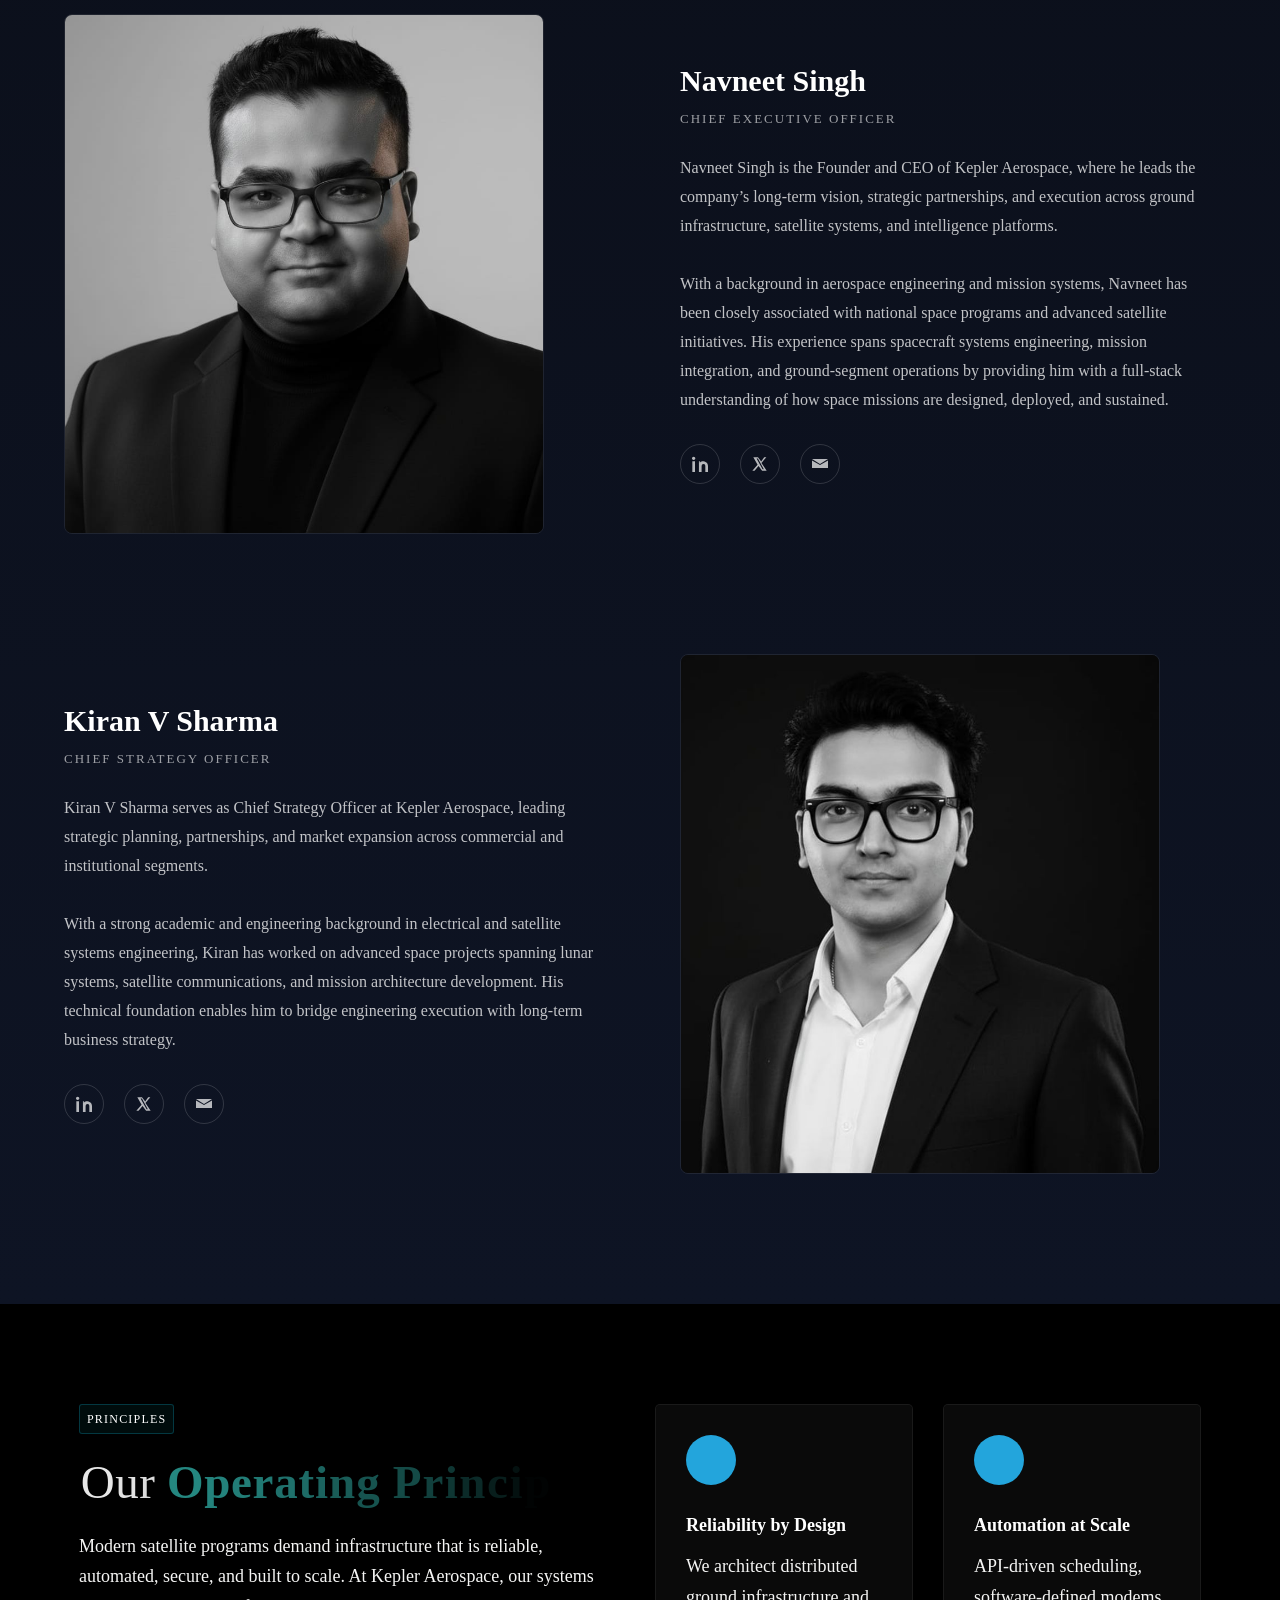
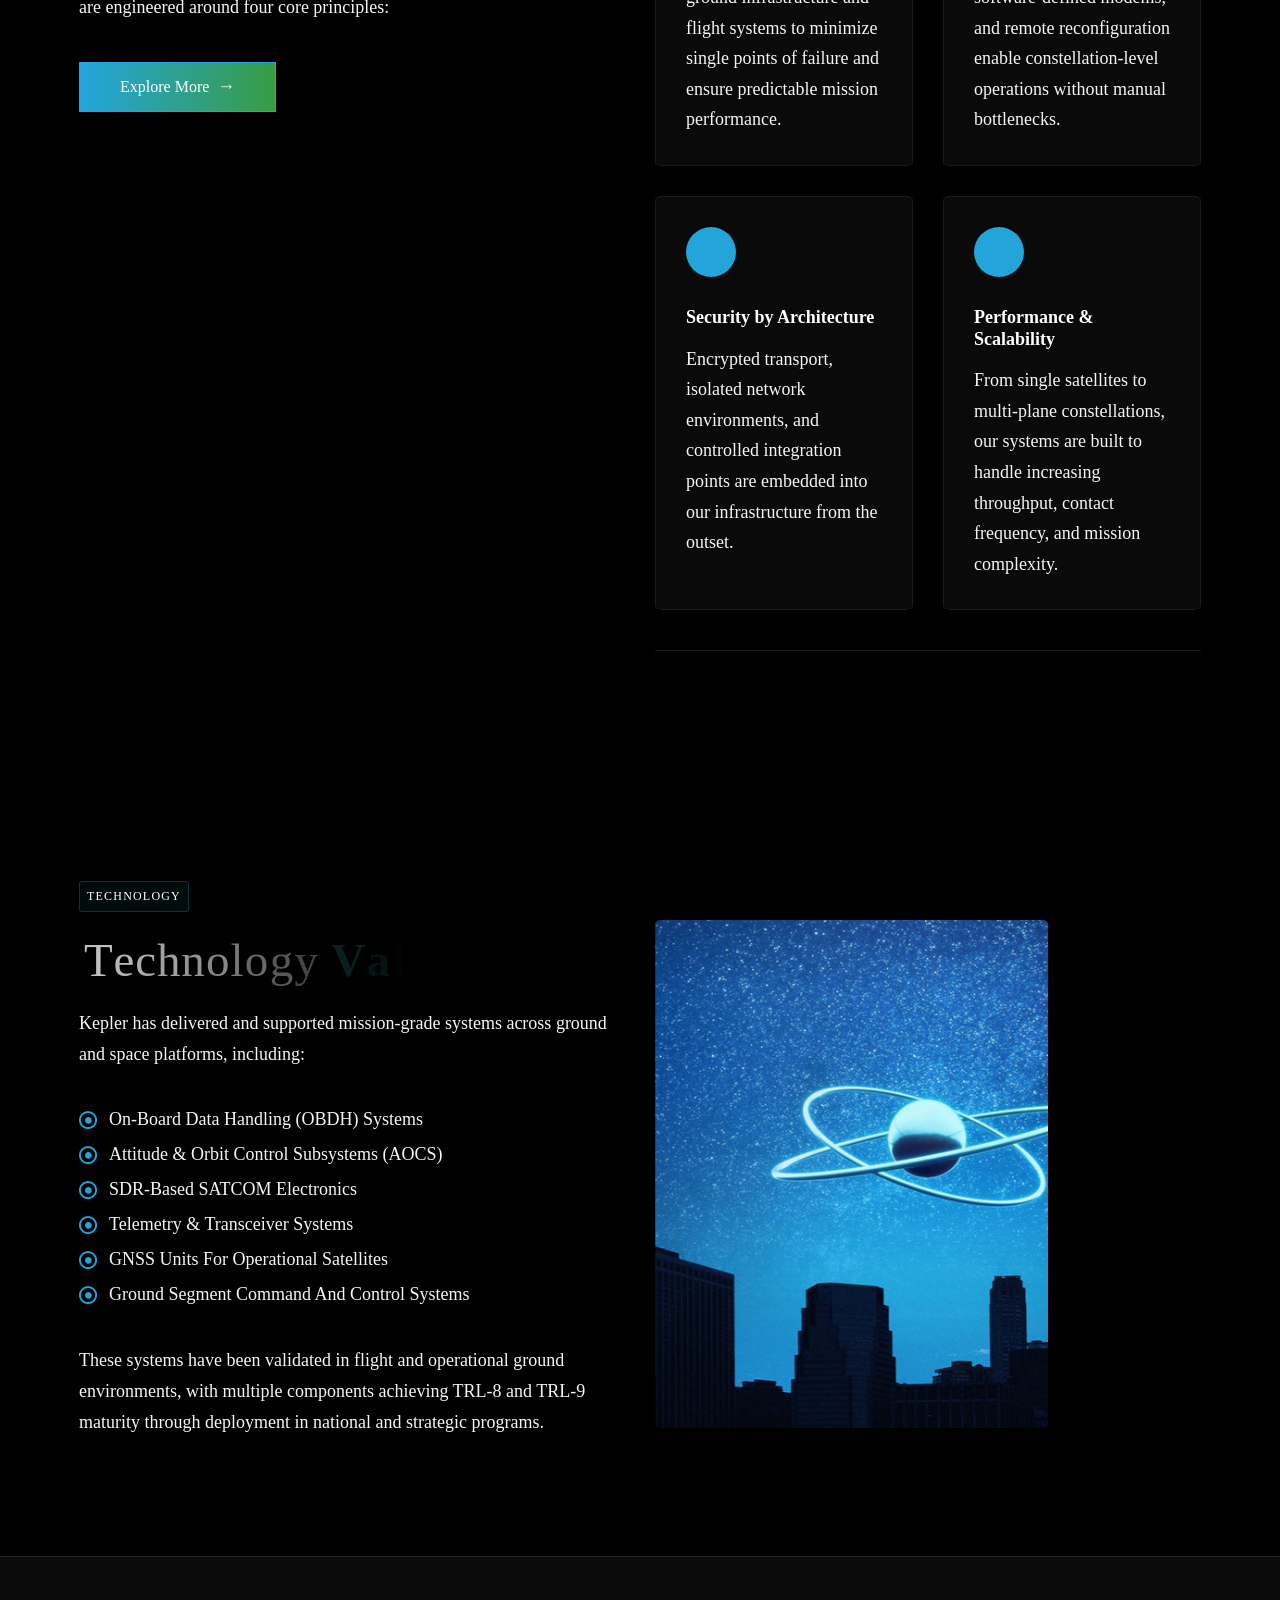
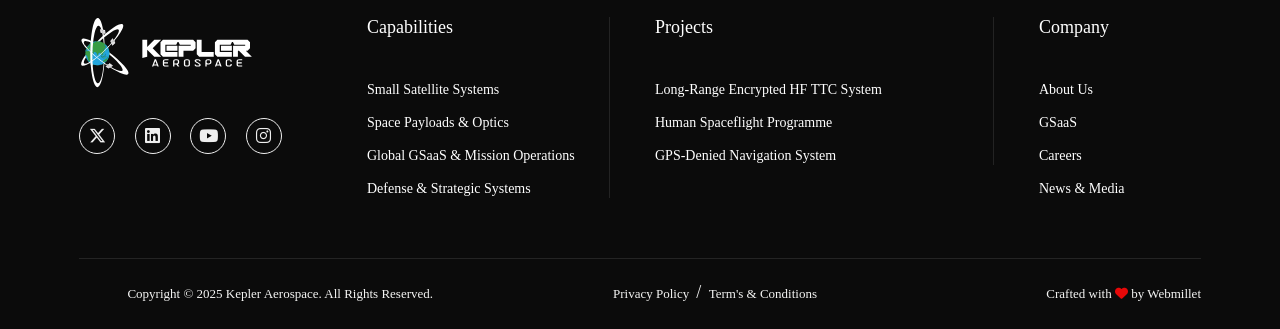
==== commit 73160ba5: "Update about.html" ====
--- a/about.html
+++ b/about.html
@@ -6,11 +6,11 @@
 	<meta charset="utf-8">
 	<meta http-equiv="X-UA-Compatible" content="IE=edge">
 	<meta name="viewport" content="width=device-width, initial-scale=1.0, maximum-scale=1">
-	<meta name="description" content="">
-	<meta name="keywords" content="">
-	<meta name="author" content="Awaiken">
-	<!-- Page Title -->
-    <title>About Us | Kepler Aerospace - Saas & Tech Startup HTML Template</title>
+<meta name="description" content="Learn about Kepler Aerospace, a technology-driven company building innovative satellite subsystems, ground segment solutions, and advanced aerospace technologies for modern space missions.">
+<meta name="keywords" content="about Kepler Aerospace, aerospace innovation, satellite systems company, space technology startup, aerospace engineering solutions">
+<meta name="author" content="Kepler Aerospace">
+<!-- Page Title -->
+<title>About Kepler Aerospace | Innovation in Satellite & Space Technology</title>
 	<!-- Favicon Icon -->
 	<link rel="shortcut icon" type="image/x-icon" href="images/favicon.png">
 	<!-- Google Fonts Css-->
@@ -549,8 +549,7 @@
     <!-- Text Effect js file -->
     <script src="js/SplitText.js"></script>
     <script src="js/ScrollTrigger.min.js"></script>
-    <!-- YTPlayer js File -->
-    <script src="js/jquery.mb.YTPlayer.min.js"></script>
+    
     <!-- Wow js file -->
     <script src="js/wow.min.js"></script>
     <!-- Main Custom js file -->
@@ -583,4 +582,4 @@
 
 
 </body>
-</html>+</html>
--- a/css/mousecursor.css
+++ b/css/mousecursor.css
@@ -0,0 +1,312 @@
+/*! normalize.css v7.0.0 | MIT License | github.com/necolas/normalize.css */
+.cb-cursor {
+	position: fixed;
+	top: 0;
+	left: 0;
+	z-index: 150;
+	contain: layout style size;
+	pointer-events: none;
+	will-change: transform;
+	-webkit-transition: opacity 0.3s, color 0.4s;
+	-o-transition: opacity 0.3s, color 0.4s;
+	-moz-transition: opacity 0.3s, color 0.4s;
+	transition: opacity 0.3s, color 0.4s;
+}
+
+.cb-cursor:before {
+	content: "";
+	position: absolute;
+	top: -24px;
+	left: -24px;
+	display: block;
+	width: 48px;
+	height: 48px;
+	-webkit-transform: scale(0);
+	-moz-transform: scale(0);
+	-ms-transform: scale(0);
+	-o-transform: scale(0);
+	transform: scale(0);
+	-webkit-border-radius: 50%;
+	-moz-border-radius: 50%;
+	border-radius: 50%;
+	-webkit-transition: opacity 0.1s, -webkit-transform 0.3s ease-in-out;
+	transition: opacity 0.1s, -webkit-transform 0.3s ease-in-out;
+	-o-transition: opacity 0.1s, -o-transform 0.3s ease-in-out;
+	-moz-transition: transform 0.3s ease-in-out, opacity 0.1s, -moz-transform 0.3s ease-in-out;
+	transition: transform 0.3s ease-in-out, opacity 0.1s;
+	transition: transform 0.3s ease-in-out, opacity 0.1s, -webkit-transform 0.3s ease-in-out, -moz-transform 0.3s ease-in-out, -o-transform 0.3s ease-in-out;
+}
+
+.cb-cursor-text {
+	position: absolute;
+	top: -18px;
+	left: -18px;
+	width: 36px;
+	height: 36px;
+	display: -webkit-box;
+	display: -webkit-flex;
+	display: -moz-box;
+	display: -ms-flexbox;
+	display: flex;
+	-webkit-box-align: center;
+	-webkit-align-items: center;
+	-moz-box-align: center;
+	-ms-flex-align: center;
+	align-items: center;
+	-webkit-box-pack: center;
+	-webkit-justify-content: center;
+	-moz-box-pack: center;
+	-ms-flex-pack: center;
+	justify-content: center;
+	-webkit-transform: scale(0) rotate(10deg);
+	-moz-transform: scale(0) rotate(10deg);
+	-ms-transform: scale(0) rotate(10deg);
+	-o-transform: scale(0) rotate(10deg);
+	transform: scale(0) rotate(10deg);
+	opacity: 0;
+	color: white;
+	font-size: 16px;
+	line-height: 20px;
+	text-align: center;
+	letter-spacing: -0.01em;
+	-webkit-transition: opacity 0.4s, -webkit-transform 0.3s;
+	transition: opacity 0.4s, -webkit-transform 0.3s;
+	-o-transition: opacity 0.4s, -o-transform 0.3s;
+	-moz-transition: opacity 0.4s, transform 0.3s, -moz-transform 0.3s;
+	transition: opacity 0.4s, transform 0.3s;
+	transition: opacity 0.4s, transform 0.3s, -webkit-transform 0.3s, -moz-transform 0.3s, -o-transform 0.3s;
+}
+
+@supports (mix-blend-mode: exclusion) {
+	.cb-cursor.-exclusion, .cb-cursor.-opaque {
+		mix-blend-mode: exclusion;
+	}
+}
+
+@supports (mix-blend-mode: exclusion) {
+	.cb-cursor.-exclusion:before, .cb-cursor.-opaque:before {
+		background: white;
+	}
+}
+
+.cb-cursor.-normal, .cb-cursor.-text {
+	mix-blend-mode: normal;
+}
+
+.cb-cursor.-normal:before, .cb-cursor.-text:before {
+	background: currentColor;
+}
+
+.cb-cursor.-inverse {
+	color: white;
+}
+
+.cb-cursor.-visible:before {
+	-webkit-transform: scale(0.2);
+	-moz-transform: scale(0.2);
+	-ms-transform: scale(0.2);
+	-o-transform: scale(0.2);
+	transform: scale(0.2);
+}
+
+.cb-cursor.-visible.-active:before {
+	-webkit-transform: scale(0.23);
+	-moz-transform: scale(0.23);
+	-ms-transform: scale(0.23);
+	-o-transform: scale(0.23);
+	transform: scale(0.23);
+	-webkit-transition-duration: 0.2s;
+	-moz-transition-duration: 0.2s;
+	-o-transition-duration: 0.2s;
+	transition-duration: 0.2s;
+}
+
+.cb-cursor.-pointer:before {
+	-webkit-transform: scale(0);
+	-moz-transform: scale(0);
+	-ms-transform: scale(0);
+	-o-transform: scale(0);
+	transform: scale(0);
+}
+
+.cb-cursor.-text:before {
+	background: #000;
+	opacity: 0.80;
+	backdrop-filter: blur(10);
+	-webkit-transform: scale(1.7);
+	-moz-transform: scale(1.7);
+	-ms-transform: scale(1.7);
+	-o-transform: scale(1.7);
+	transform: scale(1.7);
+}
+
+.cb-cursor.-text .cb-cursor-text {
+	opacity: 1;
+	-webkit-transform: scale(1);
+	-moz-transform: scale(1);
+	-ms-transform: scale(1);
+	-o-transform: scale(1);
+	transform: scale(1);
+}
+
+.cb-cursor.-text.-active:before {
+	-webkit-transform: scale(1.6);
+	-moz-transform: scale(1.6);
+	-ms-transform: scale(1.6);
+	-o-transform: scale(1.6);
+	transform: scale(1.6);
+	-webkit-transition-duration: 0.2s;
+	-moz-transition-duration: 0.2s;
+	-o-transition-duration: 0.2s;
+	transition-duration: 0.2s;
+}
+
+.cb-cursor.-opaque:before {
+	-webkit-transform: scale(1.32);
+	-moz-transform: scale(1.32);
+	-ms-transform: scale(1.32);
+	-o-transform: scale(1.32);
+	transform: scale(1.32);
+}
+
+.cb-cursor.-opaque.-active:before {
+	-webkit-transform: scale(1.2);
+	-moz-transform: scale(1.2);
+	-ms-transform: scale(1.2);
+	-o-transform: scale(1.2);
+	transform: scale(1.2);
+}
+
+.cb-cursor.-lg:before {
+	-webkit-transform: scale(2);
+	-moz-transform: scale(2);
+	-ms-transform: scale(2);
+	-o-transform: scale(2);
+	transform: scale(2);
+}
+
+.cb-cursor.-hidden:before {
+	-webkit-transform: scale(0);
+	-moz-transform: scale(0);
+	-ms-transform: scale(0);
+	-o-transform: scale(0);
+	transform: scale(0);
+}
+
+.-color-red {
+	color: red;
+}
+
+.-color-green {
+	color: #51c67d;
+}
+
+.cb-demo {
+	background: #fff;
+}
+
+.cb-demo-content {
+	display: -webkit-box;
+	display: -webkit-flex;
+	display: -moz-box;
+	display: -ms-flexbox;
+	display: flex;
+	-webkit-box-align: center;
+	-webkit-align-items: center;
+	-moz-box-align: center;
+	-ms-flex-align: center;
+	align-items: center;
+	-webkit-box-pack: center;
+	-webkit-justify-content: center;
+	-moz-box-pack: center;
+	-ms-flex-pack: center;
+	justify-content: center;
+	height: 100vh;
+}
+
+.cb-demo-container {
+	padding: 0 20px;
+}
+
+@media (min-width: 1600px) {
+	.cb-demo-container {
+		padding: 0 120px;
+	}
+}
+
+.cb-demo-row {
+	display: -webkit-box;
+	display: -webkit-flex;
+	display: -moz-box;
+	display: -ms-flexbox;
+	display: flex;
+	-webkit-box-pack: center;
+	-webkit-justify-content: center;
+	-moz-box-pack: center;
+	-ms-flex-pack: center;
+	justify-content: center;
+	text-align: center;
+	margin: 30px 0;
+}
+
+@media (min-width: 1600px) {
+	.cb-demo-row {
+		margin: 60px 0;
+	}
+}
+
+.cb-demo-item {
+	position: relative;
+	-webkit-box-flex: 1;
+	-webkit-flex: 1;
+	-moz-box-flex: 1;
+	-ms-flex: 1;
+	flex: 1;
+	padding: 50px 30px;
+	margin: 0 20px;
+	color: #000;
+}
+
+@media (min-width: 1600px) {
+	.cb-demo-item {
+		padding: 90px 30px;
+		margin: 0 30px;
+	}
+}
+
+.cb-demo-item-title {
+	position: relative;
+	margin: 0 0 25px 0;
+	font-size: 30px;
+	font-weight: bold;
+}
+
+.cb-demo-item-text {
+	position: relative;
+	max-width: 70%;
+	margin: 0 auto;
+	color: rgba(0, 0, 0, 0.5);
+	font-size: 16px;
+	font-weight: 300;
+	line-height: 150%;
+}
+
+.cb-demo-item:before {
+	content: "";
+	display: block;
+	position: absolute;
+	top: 0;
+	left: 0;
+	right: 0;
+	bottom: 0;
+	-webkit-border-radius: 30px;
+	-moz-border-radius: 30px;
+	border-radius: 30px;
+	background: #f8f8f8;
+	-webkit-transition: -webkit-box-shadow 0.2s;
+	transition: -webkit-box-shadow 0.2s;
+	-o-transition: box-shadow 0.2s;
+	-moz-transition: box-shadow 0.2s, -moz-box-shadow 0.2s;
+	transition: box-shadow 0.2s;
+	transition: box-shadow 0.2s, -webkit-box-shadow 0.2s, -moz-box-shadow 0.2s;
+}
--- a/css/custom.css
+++ b/css/custom.css
@@ -0,0 +1,10631 @@
+
+/* INDEX
+----------------------------------------------------------------------------------------
+01. Global Variables
+02. General css
+03. Header css
+04. Hero css
+05. Scrolling Ticker css
+06. About Us css
+07. Our Services css
+08. Why Choose Us css
+09. Our Integration css
+10. What We Do css
+11. Our Feature css
+12. Our Advantage css
+13. Our Pricing css
+14. Our Testimonial css
+15. Our FAQs css
+16. Our Blog css
+17. Footer css
+18. About Us Page css
+19. Services Page css
+20. Service Single css
+21. Blog Archive Css
+22. Blog Single css
+23. Projects Page css
+24. Project Single css
+25. Team Page css
+26. Team Single css
+27. Pricing Page css
+28. Testimonial Page css
+29. Image Gallery css
+30. Video Gallery css
+31. FAQs Page css
+32. Contact Us Page css
+33. 404 Page css
+34. Responsive css
+-------------------------------------------------------------------------------------- */
+
+/************************************/
+/*** 	 01. Global Variables	  ***/
+/************************************/	
+
+:root{
+	--primary-color			: #FFFFFF;
+	--secondary-color		: #1B1B1B;
+	--text-color			: #F5F5F4;
+	--accent-color			: #23A5DC;
+	--dark-color			: #000000;
+	--divider-color			: #FFFFFF1A;
+	--dark-divider-color	: #F7FBFA1A;
+	--error-color			: rgb(230, 87, 87);
+	--default-font			: "Plus Jakarta Sans", serif;
+}
+
+/************************************/
+/*** 	   02. General css		  ***/
+/************************************/
+
+body{
+	position: relative;
+	font-family: var(--default-font);
+	font-size: 18px;
+	font-weight: 100;
+	line-height: 1.1em;
+	color: var(--text-color);
+	background: url('../images/section-bg-circle-shape.png') var(--dark-color);
+	background-repeat: repeat-y;
+	background-position: top 900px center;
+	background-size: 100% auto;
+}
+
+p{
+	line-height: 1.7em;
+	margin-bottom: 1.6em;
+}
+
+h1,
+h2,
+h3,
+h4,
+h5,
+h6{
+	margin :0;
+	font-weight: 700;
+	line-height: 1.2em;
+	color: var(--primary-color);
+}
+
+figure{
+	margin: 0;
+}
+
+img{
+	max-width: 100%;
+}
+
+a{
+	text-decoration: none;
+}
+
+a:hover{
+	text-decoration: none;
+	outline: 0;
+}
+
+a:focus{
+	text-decoration: none;
+	outline: 0;
+}
+
+html,
+body{
+	width: 100%;
+	overflow-x: clip;
+}
+
+.container{
+	max-width: 1440px;
+}
+
+.container,
+.container-fluid,
+.container-lg,
+.container-md,
+.container-sm,
+.container-xl,
+.container-xxl{
+    padding-right: 15px;
+    padding-left: 15px;
+}
+
+.image-anime{
+	position: relative;
+	overflow: hidden;
+}
+
+.image-anime:after{
+	content: "";
+	position: absolute;
+    width: 215%;
+    height: 0%;
+    left: 50%;
+    top: 50%;
+    background-color: rgba(255,255,255,.3);
+    transform: translate(-50%,-50%) rotate(-45deg);
+    z-index: 1;
+}
+
+.image-anime:hover:after{
+    height: 250%;
+    transition: all 600ms linear;
+    background-color: transparent;
+}
+
+.reveal{
+	position: relative;
+    display: -webkit-inline-box;
+    display: -ms-inline-flexbox;
+    display: inline-flex;
+    visibility: hidden;
+    overflow: hidden;
+}
+
+.reveal img{
+    height: 100%;
+    width: 100%;
+    -o-object-fit: cover;
+    object-fit: cover;
+    -webkit-transform-origin: left;
+    transform-origin: left;
+}
+
+.row{
+    margin-right: -15px;
+    margin-left: -15px;
+}
+
+.row > *{
+	padding-right: 15px;
+	padding-left: 15px;
+}
+
+.row.no-gutters{
+    margin-right: 0px;
+    margin-left: 0px;
+}
+
+.row.no-gutters > *{
+    padding-right: 0px;
+    padding-left: 0px;
+}
+
+.btn-default {
+    display: inline-block;
+    font-size: 16px;
+    font-weight: 500;
+    line-height: 1.2em;
+    text-transform: capitalize;
+    background: linear-gradient(to right, #23A5DC, #389C45);
+    color: var(--primary-color);
+    border-radius: 0px;
+    padding: 14px 40px;
+    margin-right: 18px;
+    border: 1px solid #23A5DC;
+    backdrop-filter: blur(20px);
+    -webkit-backdrop-filter: blur(20px);
+    transition: all 0.5s ease-in-out;
+    position: relative;
+    z-index: 1;
+}
+
+.btn-default-light {
+    display: inline-block;
+    font-size: 16px;
+    font-weight: 500;
+    line-height: 1.2em;
+    text-transform: capitalize;
+    background: linear-gradient(to right, #23a5dc1f, #23a5dc0f);
+    color: var(--primary-color);
+    border-radius: 0px;
+    padding: 14px 40px;
+    margin-right: 18px;
+    border: 1px solid #23A5DC;
+    backdrop-filter: blur(20px);
+    -webkit-backdrop-filter: blur(20px);
+    transition: all 0.5s ease-in-out;
+    position: relative;
+    z-index: 1;
+}
+
+.btn-default {
+    display: inline-flex;              /* important */
+    align-items: baseline;
+    gap: 8px;
+}
+
+/* arrow icon */
+.btn-default::after {
+    content: "→";
+    font-size: 18px;
+    transition: transform 0.3s ease;
+}
+
+/* optional hover animation */
+.btn-default:hover::after {
+    transform: translateX(5px);
+}
+
+
+
+
+.btn-default-light {
+    display: inline-flex;              /* important */
+    align-items: baseline;
+    gap: 8px;
+}
+
+/* arrow icon */
+.btn-default-light::after {
+    content: "→";
+    font-size: 18px;
+    transition: transform 0.3s ease;
+}
+
+/* optional hover animation */
+.btn-default-light:hover::after {
+    transform: translateX(5px);
+}
+
+.hero-btn {
+	padding-top: 40px;
+}
+
+.section-sub-title {
+	margin: 0 auto;
+}
+
+.label-text {
+    background: #02555824;
+    border: 1px solid #0dcaf03b;
+    border-radius: 3px;
+}
+
+.core-title-body h3 {
+    color: #23A5DC;
+    font-size: 20px;
+    font-weight: 600;
+    margin-bottom: 10px;
+}
+
+hr {
+    margin: 1rem 0;
+    color: inherit;
+    border: 0;
+    border-top: var(--bs-border-width) solid;
+    opacity: .1;
+}
+
+.core-section {
+	background: linear-gradient(88deg, #041E2A, #000000);
+}
+
+.label-text-2 {
+    display: inline-block;
+    /* background: #02555824; */
+    /* border: 1px solid #0dcaf03b; */
+    border-radius: 3px;
+    padding: 2px 7px;
+    font-size: 14px;
+    font-weight: 400;
+    margin-bottom: 15px;
+    color: #939393;
+}
+
+
+
+/*.btn-default::after{
+	content: '';
+	position: absolute;
+	top: 0;
+	right: 0;
+	bottom: 0;
+	left: 0;
+	background-color: var(--primary-color);
+	border-radius: 100px;
+	opacity: 20%;
+	width: 100%;
+	height: 100%;
+	z-index: -1;
+}
+
+.btn-default::before{
+	content: '';
+	position: absolute;
+	top: 0;
+	right: 0;
+	bottom: 0;
+	width: 50px;
+	height: 50px;
+	border-radius: 50%;
+	background-color: var(--accent-color);
+	background-image: url('../images/arrow-dark.svg');
+	background-repeat: no-repeat;
+	background-position: center center;
+	background-size: 24px auto;
+	transform: translate(50px, 0px);
+	transition: all 0.4s ease-in-out;
+}*/
+
+.btn-default:hover{
+	color: #000;
+}
+
+.btn-highlighted{
+	position: relative;
+    display: inline-block;
+    line-height: 1.3em;
+	font-size: 16px;
+    font-weight: 700;
+	width: 100%;
+    background: var(--accent-color);
+    color: var(--dark-color);
+    text-transform: capitalize;
+    border-radius: 100px;
+    padding: 15px 30px;
+	text-align: center;
+    border: none;
+    overflow: hidden;
+    transition: all 0.4s ease-in-out;
+    z-index: 1;
+}
+
+.btn-highlighted:hover{
+	background-color: var(--primary-color);
+}
+
+.readmore-btn{
+	position: relative;
+    display: inline-block;
+    font-size: 16px;
+    font-weight: 700;
+    line-height: normal;
+    text-transform: capitalize;
+    color: var(--accent-color);
+    padding-right: 30px;
+    border: none;
+}
+
+.readmore-btn:hover{
+	color: var(--primary-color);
+}
+
+.readmore-btn::before{
+	content: '';
+    position: absolute;
+    top: 50%;
+    right: 0;
+    background-image: url(../images/arrow-accent.svg);
+    background-repeat: no-repeat;
+    background-position: center center;
+    background-size: cover;
+    width: 24px;
+    height: 24px;
+	transform: translateY(-50%);
+    transition: all 0.3s ease-in-out;
+}
+
+.readmore-btn:hover::before{
+	filter: brightness(0) invert(1);
+    transform: translateY(-50%) rotate(45deg);
+}
+
+.cb-cursor:before{
+	background: var(--accent-color);
+}
+
+.preloader{
+	position: fixed;
+	top: 0;
+	left: 0;
+	right: 0;
+	bottom: 0;
+	z-index: 1000;
+	background-color: var(--dark-color);
+	display: flex;
+	align-items: center;
+	justify-content: center;
+}
+
+.loading-container,
+.loading{
+	height: 100px;
+	position: relative;
+	width: 100px;
+	border-radius: 100%;
+}
+
+.loading-container{
+	margin: 40px auto;
+}
+
+.loading{
+	border: 1px solid transparent;
+	border-color: transparent var(--accent-color) transparent var(--accent-color);
+	animation: rotate-loading 1.5s linear 0s infinite normal;
+	transform-origin: 50% 50%;
+}
+
+.loading-container:hover .loading,
+.loading-container .loading{
+	transition: all 0.5s ease-in-out;
+}
+
+#loading-icon{
+	position: absolute;
+	top: 50%;
+	left: 50%;
+	max-width: 66px;
+	transform: translate(-50%, -50%);
+}
+
+@keyframes rotate-loading{
+	0%{
+		transform: rotate(0deg);
+	}
+
+	100%{
+		transform: rotate(360deg);
+	}
+}
+
+.section-row{
+	margin-bottom: 80px;
+}
+
+.section-row .section-title{
+	width: 100%;
+	max-width: 800px;
+	text-align: center;
+	margin: 0 auto;
+}
+
+.section-title{
+	margin-bottom: 40px;
+}
+
+.section-title h3{
+	display: inline-block;
+    position: relative;
+    font-size: 12px;
+    font-weight: 200;
+    letter-spacing: 0.1em;
+    text-transform: uppercase;
+    color: var(--primary-color);
+    padding: 7px;
+    margin-bottom: 20px;
+}
+
+/*.section-title h3::before{
+	content: '';
+    position: absolute;
+    top: 50%;
+    left: 0;
+    transform: translateY(-50%);
+    background: url('../images/icon-sub-heading.svg') no-repeat;
+    background-position: left center;
+    background-size: cover;
+    width: 16px;
+    height: 16px;
+}*/
+
+.section-title h1{
+	font-size: 58px;
+	font-weight: 600;
+	line-height: 1.2em;
+	color: var(--primary-color);
+	margin-bottom: 0;
+	cursor: none;
+}
+
+.section-title h2{
+	font-size: 47px;
+	font-weight: 300;
+	line-height: 1.2em;
+	color: var(--primary-color);
+	margin-bottom: 0;
+	cursor: none;
+}
+
+.section-title h1 span,
+.section-title h2 span {
+	font-weight: 700;
+	color: #2CA199;
+}
+
+
+
+
+.section-title p{
+	margin-top: 20px;
+	margin-bottom: 0;
+}
+
+.section-content-btn .section-title-content{
+	margin-bottom: 30px;
+}
+
+.section-title-content p{
+	margin: 0;
+}
+
+.section-btn{
+	text-align: right;
+}
+
+.section-content-btn .section-btn{
+	text-align: left;
+}
+
+.help-block.with-errors ul{
+	margin: 0;
+	text-align: left;
+}
+
+.help-block.with-errors ul li{
+	color: var(--error-color);
+	font-weight: 500;
+	font-size: 14px;
+}
+
+/************************************/
+/**** 	   03. Header css		 ****/
+/************************************/
+
+
+
+header.main-header {
+  position: fixed;
+  top: 0;
+  width: 100%;
+  z-index: 1000;
+}
+
+header.main-header .header-sticky {
+  transition: transform 0.35s ease, background 0.3s ease;
+  background: transparent;
+}
+
+/* Solid background after scroll */
+header.main-header.scrolled .header-sticky {
+  background: var(--dark-color);
+  backdrop-filter: blur(20px);
+  -webkit-backdrop-filter: blur(20px);
+}
+
+/* Hide header */
+header.main-header.hide .header-sticky {
+  transform: translateY(-100%);
+}
+
+body {
+  padding-top: 90px; /* adjust to your header height */
+}
+
+.navbar{
+	padding: 25px 0;
+	align-items: center;
+}
+
+.navbar-brand{
+	padding: 0;
+	margin: 0;
+}
+
+.main-menu .nav-menu-wrapper{
+	flex: 1;
+	text-align: left;
+	margin-left: 60px;
+}
+
+.main-menu .nav-menu-wrapper > ul{
+	align-items: center;
+	display: inline-flex;
+}
+
+.main-menu ul li{
+	margin: 0;
+	position: relative;
+}
+
+.main-menu ul li.nav-item a{
+	font-size: 14px;
+	font-weight: 400;
+	line-height: normal;
+	padding: 16px !important;
+	color: var(--primary-color);
+	text-transform: capitalize;
+	transition: all 0.3s ease-in-out;
+}
+
+.main-menu ul li.submenu > a:after{
+	content: '\f107';
+	font-family: 'FontAwesome';
+	font-weight: 900;
+	font-size: 14px;
+	margin-left: 8px;
+	margin-top: 4px;
+}
+
+.main-menu ul li a:hover,
+.main-menu ul li a:focus{
+	color: var(--accent-color);
+}
+
+.main-menu ul ul{
+	visibility: hidden;
+	opacity: 0;
+	transform: scaleY(0.8);
+	transform-origin: top;
+	padding: 0;
+	margin: 0;
+	list-style: none;
+	width: 230px;
+	border-radius: 3px;
+	position: absolute;
+	left: 0;
+	top: 100%;
+	background: var(--accent-color);
+	text-align: left;
+	transition: all 0.3s ease-in-out;
+}
+
+.main-menu ul li.submenu:first-child ul{
+    width: 230px;
+}
+
+.main-menu ul ul ul{
+	left: 100%;
+	top: 0;
+	text-align: left;
+}
+.main-menu ul li:hover > ul{
+	visibility: visible;
+	opacity: 1;
+	transform: scaleY(1);
+    padding: 5px 0;
+}
+
+.main-menu ul li.submenu ul li.submenu > a:after{
+    content: '\f105';
+    float: right;
+}
+
+.main-menu ul ul li{
+	margin: 0;
+	padding: 0;
+}
+
+.main-menu ul ul li.nav-item a{
+	color: var(--dark-color);
+	padding: 6px 20px !important;
+	transition: all 0.3s ease-in-out;
+}
+
+.main-menu ul li:hover > ul{
+	visibility: visible;
+	opacity: 1;
+	transform: scaleY(1);
+    padding: 5px 0;
+}
+
+.main-menu ul ul li a:hover,
+.main-menu ul ul li a:focus{
+	color: var(--primary-color);
+	background-color: transparent;
+	padding: 6px 20px 6px 23px !important;
+}
+
+.header-social-box{
+	align-items: center;
+}
+
+.header-social-links{
+	margin-right: 20px;
+}
+
+.header-social-links ul{
+	margin: 0;
+	padding: 0;
+	list-style: none;
+	display: flex;
+	align-items: center;
+}
+
+.header-social-links ul li{
+	line-height: normal;
+	margin-right: 15px;
+	padding: 0;
+}
+
+.header-social-links ul li a{
+	color: inherit;
+}
+
+.header-social-links ul li:last-child{
+	margin: 0;
+}
+
+.header-social-links ul li i{
+	font-size: 20px;
+	color: var(--accent-color);
+	transition: all 0.4s ease-in-out;
+}
+
+.header-social-links ul li:hover i{
+	color: var(--primary-color);
+}
+
+.header-btn .btn-popup{
+	position: relative;
+	display: flex;
+	flex-wrap: wrap;
+	z-index: 100;
+}
+
+.header-btn .offcanvas-backdrop{
+	z-index: 100;
+}
+
+.header-btn .btn-popup{
+	background: var(--divider-color);
+	border-radius: 50%;
+	border: none;
+	width: 36px;
+	height: 36px;
+	display: flex;
+	align-items: center;
+	justify-content: center;
+}
+
+.header-btn .btn-popup img{
+	max-width: 14px;
+}
+
+body:has(:not(.offcanvas)){
+	padding-right: initial !important;
+}
+
+body:has(.offcanvas){
+	padding-right: 0 !important;
+}
+
+.header-btn .offcanvas{
+	position: fixed;
+	top: 0;
+	bottom: 0;
+	left: auto;
+	right: -15px;
+	background: var(--secondary-color) !important;
+	border-radius: 0;
+	opacity: 100%;
+	width: 100% !important;
+	height: 100% !important;
+	max-width: 375px;
+	border: none;
+	padding: 150px 37px 150px 30px;
+	transform: translateX(100%) !important;
+	z-index: 101;
+	transition: all 0.3s ease-in-out !important;
+} 
+
+.offcanvas.show:not(.hiding),
+.offcanvas.showing{
+    transform: translateX(0) !important;
+}
+
+.navbar-expand-lg .offcanvas .offcanvas-body{
+	display: block;
+}
+
+.header-btn .offcanvas .btn-close{
+	position: absolute;
+	top: 30px;
+	right: 37px;
+	background-color: transparent;
+	border: 1px solid var(--primary-color);
+	border-radius: 50%;
+	width: 36px;
+	height: 36px;
+	display: flex;
+	align-items: center;
+	justify-content: center;
+	filter: brightness(0) invert(1);
+	opacity: 100%;
+	box-shadow: none;
+	padding: 0;
+}
+
+.header-contact-box{
+	text-align: center;
+	border-bottom: 1px solid var(--divider-color);
+	padding-bottom: 30px;
+	margin-bottom: 30px;
+}
+
+.header-contact-box .icon-box{
+	margin-bottom: 20px;
+}
+
+.header-contact-box .icon-box img{
+	max-width: 40px;
+}
+
+.header-contact-box-content h3{
+	font-size: 22px;
+	text-transform: capitalize;
+	margin-bottom: 10px;
+}
+
+.header-contact-box-content p{
+	color: var(--text-color);
+	margin: 0;
+}
+
+.header-social-links.sidebar-social-links{
+	text-align: center;
+	margin-right: 0;
+}
+
+.header-social-links.sidebar-social-links h3{
+	font-size: 22px;
+	text-transform: capitalize;
+	margin-bottom: 20px;
+}
+
+.header-social-links.sidebar-social-links ul{
+	justify-content: center;
+}
+
+.header-social-links.sidebar-social-links ul li a{
+	background-color: transparent;
+	border: 1px solid var(--accent-color);
+	border-radius: 50%;
+	width: 40px;
+	height: 40px;
+	display: flex;
+	align-items: center;
+	justify-content: center;
+	transition: all 0.3s ease-in-out;
+}
+
+.header-social-links.sidebar-social-links ul li a:hover{
+	border-color: var(--primary-color);
+}
+
+.responsive-menu,
+.navbar-toggle{
+	display: none;
+}
+
+.responsive-menu{
+	top: 0;
+	position: relative;
+}
+
+.slicknav_btn{
+	background: linear-gradient(to right, #23a5dc1f, #23a5dc0f);
+	border: 1px solid #23A5DC;
+	padding: 0;
+	display: flex;
+	align-items: center;
+	justify-content: center;
+	width: 38px;
+	height: 38px;
+	margin: 0;
+	border-radius: 3px;
+}
+
+.slicknav_icon .slicknav_icon-bar{
+	display: block;
+	width: 100%;
+	height: 1px;
+	width: 20px;
+	background-color: #f5f5f5;
+	border-radius: 3px;
+	margin: 4px auto !important;
+	transition: all 0.1s ease-in-out;
+}
+
+.slicknav_icon .slicknav_icon-bar:first-child{
+	margin-top: 0 !important;
+}
+
+.slicknav_icon .slicknav_icon-bar:last-child{
+	margin-bottom: 0 !important;
+}
+
+.navbar-toggle a.slicknav_btn.slicknav_open .slicknav_icon span.slicknav_icon-bar:nth-child(1){
+    transform: rotate(-45deg) translate(-5px, 5px);
+}
+
+.navbar-toggle a.slicknav_btn.slicknav_open .slicknav_icon span.slicknav_icon-bar:nth-child(2){
+    opacity: 0;
+}
+
+.navbar-toggle a.slicknav_btn.slicknav_open .slicknav_icon span.slicknav_icon-bar:nth-child(3){
+    transform: rotate(45deg) translate(-5px, -5px);
+}
+
+.slicknav_menu{
+	position: absolute;
+    width: 100%;
+	padding: 0;
+	background: #0A1215;
+}
+
+.slicknav_menu ul{
+	margin: 5px 0;
+}
+
+.slicknav_menu ul ul{
+	margin: 0;
+}
+
+.slicknav_nav .slicknav_row,
+.slicknav_nav li a{
+	position: relative;
+	font-size: 16px;
+	font-weight: 600;
+	text-transform: capitalize;
+	padding: 8px 20px;
+	color: var(--dark-color);
+	line-height: normal;
+	margin: 0;
+	border-radius: 0 !important;
+	transition: all 0.3s ease-in-out;
+}
+
+.slicknav_nav a:hover,
+.slicknav_nav a:focus,
+.slicknav_nav .slicknav_row:hover{
+	background-color: transparent;
+	color: var(--primary-color);
+}
+
+.slicknav_menu ul ul li a{
+    padding: 8px 20px 8px 30px;
+}
+
+.slicknav_arrow{
+	font-size: 0 !important;
+}
+
+.slicknav_arrow:after{
+	content: '\f107';
+	font-family: 'FontAwesome';
+	font-weight: 900;
+	font-size: 12px;
+	margin-left: 8px;
+	color: #0dcaf08a;
+	position: absolute;
+	right: 15px;
+    top: 50%;
+	transform: translateY(-50%);
+	transition: all 0.3s ease-out;
+}
+
+.slicknav_open > a .slicknav_arrow:after{
+    transform: translateY(-50%) rotate(-180deg);
+	color: var(--primary-color);
+}
+
+/************************************/
+/***        04. Hero css	      ***/
+/************************************/
+
+.hero{
+	position: relative;
+	padding: 240px 0 60px;
+}
+
+.hero {
+    background: url(../images/hero1.jpg) no-repeat;
+    background-position: center;
+    background-size: contain;
+}
+
+.hero-content{
+	position: relative;
+	width: 100%;
+	max-width: 1100px;
+	margin: 0 auto 80px;
+	text-align: center;
+	z-index: 2;
+}
+
+.hero.bg-image .hero-content{
+	margin: 0 auto;
+}
+
+.hero-images{
+	position: relative;
+	border-radius: 50px 50px 0 0;
+	background: linear-gradient(180deg, var(--accent-color) 0%, var(--dark-color) 100%);
+	padding: 8px 8px 0 8px;
+	z-index: 2;
+	overflow: hidden;
+}
+
+.hero-images figure{
+	display: block;
+	border-radius: 40px 40px 0 0;
+}
+
+.hero-images img{
+	width: 100%;
+	aspect-ratio: 1 / 0.409;
+	object-fit: cover;
+	border-radius: 40px 40px 0 0;
+}
+
+.ptb-20 {
+	padding-top: 20px;
+
+}
+
+.hero-images .hero-dashboard-video{
+	position: absolute;
+	top: 0;
+	right: 0;
+	left: 0;
+	bottom: 0;
+	width: 100%;
+	height: 100%;
+}
+
+.dashboard-video-box{
+	position: relative;
+	padding: 260px 0;
+}
+
+.hero-images .hero-dashboard-video video{
+	width: 100%;
+	height: 100%;
+	object-fit: cover;
+	border-radius: 40px 40px 0 0;
+}
+
+.hero-images.hero-slider-layout .swiper{
+	border-radius: 40px 40px 0 0;
+	overflow: hidden;
+}
+
+.hero-images.hero-slider-layout .swiper-wrapper{
+	cursor: none;
+}
+
+.hero-images.hero-slider-layout .hero-slide{
+	position: relative;
+}
+
+.hero-images .hero-pagination{
+	position: absolute;
+    bottom: 30px;
+	text-align: center;
+	z-index: 10;
+}
+
+.hero-images .hero-pagination .swiper-pagination-bullet{
+    width: 12px;
+    height: 12px;
+    background: var(--primary-color);
+    opacity: 1;
+    transition: all 0.3s ease-in-out;
+    margin: 0 5px;
+}
+
+.hero-images .hero-pagination .swiper-pagination-bullet-active{
+    background-color: var(--accent-color);
+}
+
+
+strong {
+  font-weight: 600;
+}
+
+
+/************************************/
+/***   05. Scrolling Ticker css   ***/
+/************************************/
+
+.our-scrolling-ticker{
+	background: var(--accent-color);
+	padding: 35px 0;
+}
+
+.scrolling-ticker-box{
+	--gap: 80px;
+	position: relative;
+	display: flex;
+	overflow: hidden;
+	user-select: none;
+	gap: var(--gap);
+	align-items: center;
+}
+
+.scrolling-content{
+	flex-shrink: 0;
+	display: flex;
+	gap: var(--gap);
+	min-width: 100%;
+	animation: scroll 30s linear infinite;
+}
+
+@keyframes scroll{
+	from{
+		transform: translateX(0);
+	}
+
+	to{
+		transform: translateX(calc(-100% - var(--gap)));
+	}
+}
+
+.scrolling-content img{
+	width: 100%;
+	max-width: 140px;
+	height: 30px;
+}
+
+/************************************/
+/***       06. About Us css       ***/
+/************************************/
+
+.about-us{
+	position: relative;
+	padding: 0px 0 30px;
+	background: url(../images/bg-2.jpg) no-repeat;
+    background-position: bottom;
+    background-size: cover;
+}
+
+/*.about-us::before{
+    content: '';
+    display: block;
+    position: absolute;
+    right: -20px;
+    bottom: 80px;
+    background: url(../images/section-bg-shape-1.png) no-repeat;
+    background-position: right bottom;
+    background-size: cover;
+    width: 250px;
+    height: 250px;
+    transform: rotate(10deg);
+    opacity: 40%;
+    animation: circlerotate 10s infinite linear;
+    animation-direction: alternate;
+    z-index: -1;
+}*/
+
+@keyframes circlerotate{
+	0%{
+		transform: translateY(0) rotate(0);
+	}
+	100%{
+		transform: translateY(-100%) rotate(360deg);
+	}
+}
+
+.about-us-images{
+    position: relative;
+    padding: 110px 195px 150px 20px;
+    margin-right: 50px;
+}
+
+.about-image-1 figure,
+.about-image-2 figure,
+.about-image-3 figure{
+	display: block;
+	border-radius: 30px;
+	overflow: hidden;
+}
+
+.about-image-1 img,
+.about-image-2 img,
+.about-image-3 img{
+	width: 100%;
+	object-fit: cover;
+	border-radius: 5px;
+}
+
+/*.about-image-1{
+	transform: rotate(-7deg);
+}*/
+
+.about-image-1 img{
+	aspect-ratio: 1 / 1.265;
+}
+
+.about-image-2{
+	position: absolute;
+	top: 10px;
+    right: 5px;
+	width: 100%;
+	max-width: 340px;
+	transform: rotate(5deg);
+}
+
+.about-image-2 img{
+	aspect-ratio: 1 / 0.521;
+}
+
+.about-image-3{
+	position: absolute;
+	bottom: 15px;
+    right: 20px;
+	width: 100%;
+	max-width: 255px;
+	transform: rotate(9deg);
+}
+
+.about-image-3 figure img{
+	aspect-ratio: 1 / 1.199;
+}
+
+.about-image-circle{
+    position: absolute;
+    top: 0;
+    left: 50%;
+	width: 100%;
+	max-width: 160px;
+	transform: translate(-50%, -65%) rotate(-9deg);
+	animation: infiniterotate 25s infinite linear;
+}
+
+.about-image-circle a{
+	display: block;
+}
+
+@keyframes infiniterotate{
+	from{
+		transform: translate(-50%, -65%) rotate(0deg);
+	}
+	to{
+		transform: translate(-50%, -65%) rotate(360deg);
+	}
+}
+
+.about-us-list,
+.about-us-body{
+	margin-bottom: 40px;
+}
+
+.about-us-list ul{
+	list-style: none;
+	margin: 0;
+	padding: 0;
+}
+
+.about-us-list ul li{
+	position: relative;
+	text-transform: capitalize;
+	line-height: normal;
+	padding-left: 30px;
+	margin-bottom: 20px;
+}
+
+.about-us-list ul li:last-child{
+	margin-bottom: 0;
+}
+
+.about-us-list ul li::before{
+	content: '\f192';
+    font-family: 'Font Awesome 6 Free';
+	position: absolute;
+    font-size: 18px;
+    color: var(--accent-color);
+    top: 3px;
+    left: 0;
+}
+
+.about-us-body{
+	display: flex;
+	flex-wrap: wrap;
+	align-items: center;
+	gap: 30px;
+}
+
+.about-body-image,
+.about-body-content{
+	width: calc(50% - 15px);
+}
+
+.about-body-image figure{
+	display: block;
+	border-radius: 20px;
+}
+
+.about-body-image img{
+	width: 100%;
+	object-fit: cover;
+	aspect-ratio: 1 / 0.34;
+	border-radius: 20px;
+}
+
+.about-body-content h3{
+	font-size: 22px;
+	line-height: 1.4em;
+}
+
+.about-body-content h3 span{
+	color: var(--accent-color);
+}
+
+.about-us-footer{
+	display: flex;
+	flex-wrap: wrap;
+	align-items: center;
+	gap: 20px 40px;
+}
+
+.about-contact-box{
+	display: flex;
+	align-items: center;
+}
+
+.about-contact-box .icon-box{
+	position: relative;
+	width: 54px;
+	height: 54px;
+	display: flex;
+	align-items: center;
+	justify-content: center;
+	border: 1px solid var(--accent-color);
+	border-radius: 50%;
+	margin-right: 20px;
+	overflow: hidden;
+	transition: all 0.5s ease-in-out;
+}
+
+.about-contact-box:hover .icon-box{
+	border-color: transparent;
+}
+
+.about-contact-box .icon-box::before{
+	content: '';
+    display: block;
+    position: absolute;
+    top: 0;
+    left: 0;
+    right: 0;
+    bottom: 0;
+    background: var(--primary-color);
+    width: 100%;
+    height: 100%;
+	border-radius: 50%;
+	transform: scale(0);
+    transition: all 0.4s ease-in-out;
+    z-index: -1;
+}
+
+.about-contact-box:hover .icon-box::before{
+	transform: scale(1);
+}
+
+.about-contact-box .icon-box img{
+	width: 100%;
+	max-width: 25px;
+	transition: all 0.4s ease-in-out;
+}
+
+.about-contact-box:hover .icon-box img{
+	filter: brightness(0) invert(0);
+}
+
+.about-contact-content p{
+	margin-bottom: 5px;
+}
+
+.about-contact-content h3{
+	font-size: 22px;
+}
+
+.about-contact-content h3 a{
+	color: inherit;
+}
+
+/************************************/
+/***     07. Our Services css     ***/
+/************************************/
+
+/*.our-services{
+	padding: 80px 0;
+}*/
+
+.our-services{
+    padding: 100px 0;
+    background: linear-gradient(88deg, #041E2A, #000000);
+}
+
+.our-services-nav{
+	margin-bottom: 80px;
+}
+
+.our-services-nav ul{
+	list-style: none;
+    text-align: center;
+    display: flex;
+    align-items: center;
+	justify-content: center;
+	gap: 10px 0;
+	border-bottom: 2px solid var(--dark-divider-color);
+    padding: 0 0 40px 0;
+    margin: 0;
+}
+
+.our-services-nav ul li{
+    display: inline-block;
+	width: 20%;
+}
+
+.our-services-nav ul li .nav-link{
+	position: relative;
+	display: flex;
+	flex-direction: column;
+    align-items: center;
+	width: 100%;
+    background: transparent;
+	border: none;
+    color: var(--primary-color);
+	font-size: 22px;
+	font-weight: 700;
+    line-height: 1.2em;
+	padding: 0 5px;
+    text-transform: capitalize;
+    transition: all 0.3s ease-in-out;
+}
+
+.our-services-nav ul li:last-child .nav-link{
+	padding: 0;
+}
+
+.our-services-nav ul li .nav-link .icon-box{
+	position: relative;
+	height: 60px;
+	width: 60px;
+	display: flex;
+	justify-content: center;
+	align-items: center;
+	border-radius: 10px;
+	margin-bottom: 20px;
+	overflow: hidden;
+}
+
+.our-services-nav ul li .nav-link .icon-box::before{
+	content: '';
+	position: absolute;
+	top: 0;
+	left: 0;
+	right: 0;
+	bottom: 0;
+	background-color: var(--primary-color);
+	opacity: 20%;
+	height: 100%;
+	width: 100%;
+	transition: all 0.3s ease-in-out;
+}
+
+.mission-vision-title h3 {
+	font-size: 18px;
+	margin-bottom: 15px;
+}
+
+.our-services-nav ul li .nav-link.active .icon-box::before,
+.our-services-nav ul li .nav-link:hover .icon-box::before{
+	background: var(--accent-color);
+	opacity: 1;
+}
+
+.our-services-nav ul li .nav-link.active,
+.our-services-nav ul li .nav-link:hover{
+    background: transparent;
+    color: var(--accent-color);
+}
+
+.our-services-nav ul li .nav-link::before{
+    content: '';
+    display: block;
+    position: absolute;
+    bottom: -41px;
+    left: auto;
+    right: 0;
+    background: var(--accent-color);
+    width: 0;
+    height: 2px;
+    transition: all 0.4s ease-in-out;
+}
+
+.our-services-nav ul li .nav-link.active:before,
+.our-services-nav ul li .nav-link:hover:before{
+	width: 100%;
+    left: 0;
+    right: auto;
+}
+
+.our-services-nav ul li .nav-link img{
+	width: 100%;
+	max-width: 30px;
+	transition: all 0.4s ease-in-out;
+}
+
+.our-services-nav ul li .nav-link.active .icon-box img,
+.our-services-nav ul li .nav-link:hover .icon-box img{
+	filter: brightness(0) invert(0);
+}
+
+.service-item-box{
+	position: relative;
+	display: flex;
+	align-items: center;
+	flex-wrap: wrap;
+	gap: 60px;
+	background: url(../images/service-item-box-shape.svg) no-repeat;
+    background-position: top left;
+    background-size: auto;
+	border: 1px solid var(--divider-color);
+	backdrop-filter: blur(100px);
+	-webkit-backdrop-filter: blur(100px);
+	border-radius: 30px;
+	padding: 50px;
+	overflow: hidden;
+}
+
+.service-item-box::before{
+	content: '';
+    position: absolute;
+    top: 0;
+    bottom: 0;
+    left: 0;
+    right: 0;
+    width: 100%;
+    height: 100%;
+    background: var(--secondary-color);
+    opacity: 40%;
+    z-index: -1;
+}
+
+.services-content-list{
+	width: calc(55% - 30px);
+}
+
+.services-content-item{
+	border-bottom: 1px solid var(--divider-color);
+	margin-bottom: 30px;
+	padding-bottom: 30px;
+}
+
+.services-content-item:last-child{
+	border-bottom: none;
+	margin-bottom: 0;
+	padding-bottom: 0;
+}
+
+.services-content-item h3{
+	position: relative;
+	font-size: 22px;
+	padding-left: 30px;
+	margin-bottom: 15px;
+}
+
+.services-content-item h3::before{
+    content: '';
+    position: absolute;
+    top: 50%;
+    left: 0;
+    transform: translateY(-50%);
+    background: url(../images/icon-sub-heading.svg) no-repeat;
+    background-position: left center;
+    background-size: cover;
+    width: 20px;
+    height: 20px;
+}
+
+.services-content-item p:last-child{
+	margin-bottom: 0;
+}
+
+.service-tab-image{
+	width: calc(45% - 30px);
+	border: 10px solid var(--divider-color);
+	border-radius: 30px;
+	padding: 35px 0 0 35px;
+	overflow: hidden;
+}
+
+.service-tab-image img{
+    width: 100%;
+    object-fit: cover;
+    aspect-ratio: 1 / 0.964;
+	border-radius: 30px 0 0 0;
+}
+
+
+/************************************/
+/***     10. Why Choose Us css    ***/
+/************************************/
+
+.why-choose-us{
+	position: relative;
+	padding: 80px 0;
+}
+
+.why-choose-us::before{
+    content: '';
+    display: block;
+    position: absolute;
+    right: -90px;
+    top: 50%;
+    background: url(../images/why-choose-bg-shape.png) no-repeat;
+    background-position: left center;
+    background-size: contain;
+    opacity: 50%;
+    width: 310px;
+    height: 325px;
+    animation: circlezoomrotate 10s infinite linear;
+    animation-direction: alternate;
+    z-index: -1;
+}
+
+@keyframes circlezoomrotate{
+	from{
+		transform: rotate(0deg) scale(0.5);
+	  }
+	to{
+		transform: rotate(360deg) scale(1);
+	}
+}
+
+.why-choose-content{
+	margin-right: 30px;
+}
+
+.why-choose-item{
+	position: relative;
+	border: 1px solid var(--divider-color);
+	border-radius: 20px;
+	overflow: hidden;
+	margin-bottom: 30px;
+	padding: 25px 30px;
+}
+
+.why-choose-item:last-child{
+	margin-bottom: 0;
+}
+
+.why-choose-item::before{
+	content: '';
+    display: block;
+    position: absolute;
+    top: 0;
+	bottom: 0;
+	left: 0;
+    right: 0;
+    background: linear-gradient(90deg, rgba(255, 255, 255, 0.1) 50%, rgba(0, 0, 0, 0) 100%);
+	width: 0;
+    height: 100%;
+    transition: all 0.4s ease-in-out;
+}
+
+.why-choose-item.active:before,
+.why-choose-item:hover:before{
+	width: 100%;
+}
+
+.why-choose-item h3{
+	font-size: 22px;
+	text-transform: capitalize;
+	margin-bottom: 10px;
+}
+
+.why-choose-item p{
+	margin: 0;
+}
+
+.why-choose-image figure{
+	display: block;
+	border-radius: 5px;
+	overflow: hidden;
+}
+
+.why-choose-image img{
+	width: 100%;
+	aspect-ratio: 1 / 0.93;
+	object-fit: cover;
+	border-radius: 5px;
+}
+
+/************************************/
+/***      10. vision css      ***/
+/************************************/
+
+.our-innovation{
+	position: relative;
+	padding: 80px 0;
+}
+
+.our-innovation::before{
+    content: '';
+    display: block;
+    position: absolute;
+    right: -20px;
+    bottom: 80px;
+    background: url(../images/section-bg-shape-3.png) no-repeat;
+    background-position: right bottom;
+    background-size: cover;
+    width: 250px;
+    height: 250px;
+    opacity: 40%;
+    animation: circlerotate 10s infinite linear;
+    animation-direction: alternate;
+    z-index: -1;
+}
+
+.our-innovation-image{
+	position: relative;
+	text-align: center;
+	margin-left: 30px;
+	padding: 0 80px;
+}
+
+.our-innovation-image figure{
+	display: block;
+}
+
+.our-innovation-image img{
+	width: 100%;
+	object-fit: cover;
+	aspect-ratio: 1 / 0.721;
+}
+
+.our-innovation-image::before{
+    content: '';
+    position: absolute;
+    bottom: 0;
+    left: 0;
+    right: 0;
+    width: 100%;
+    height: 75%;
+    background: linear-gradient(360deg, var(--accent-color) 0%, var(--dark-color) 94.54%);
+	border-radius: 20px;
+    z-index: -1;
+}
+
+.our-innovation-list{
+	margin-top: 80px;
+}
+
+.our-innovation-list ul{
+	display: flex;
+	flex-wrap: wrap;
+	gap: 30px;
+	list-style: none;
+	margin: 0;
+	padding: 0;
+}
+
+.our-innovation-list ul li{
+	position: relative;
+	width: calc(33.33% - 20px);
+	font-size: 22px;
+	font-weight: 700;
+    line-height: normal;
+	text-transform: capitalize;
+	border: 1px solid var(--divider-color);
+	backdrop-filter: blur(100px);
+	-webkit-backdrop-filter: blur(100px);
+	border-radius: 20px;
+    padding: 25px 25px 25px 55px;
+    transition: all 0.4s ease-in-out;
+    overflow: hidden;
+}
+
+.our-innovation-list ul li:hover{
+	color: var(--dark-color);
+}
+
+.our-innovation-list ul li::before{
+	content: '\f192';
+    font-family: 'Font Awesome 6 Free';
+    position: absolute;
+    font-size: 22px;
+	font-weight: 400;
+    color: var(--accent-color);
+	top: 50%;
+    left: 20px;
+	transform: translateY(-50%);
+    line-height: normal;
+	transition: all 0.4s ease-in-out;
+}
+
+.our-innovation-list ul li:hover::before{
+	color: var(--dark-color);
+}
+
+.our-innovation-list ul li::after{
+    content: '';
+    position: absolute;
+	top: 0;
+    bottom: 0;
+    left: 0;
+    right: 0;
+    width: 100%;
+    height: 100%;
+    background: var(--secondary-color);
+	opacity: 40%;
+	transition: all 0.4s ease-in-out;
+    z-index: -1;
+}
+
+.our-innovation-list ul li:hover::after{
+	background: var(--accent-color);
+    opacity: 100%;
+}
+
+
+/************************************/
+/***    08. Why Choose Us css     ***/
+/************************************/
+
+.why-choose-us{
+	position: relative;
+	padding: 100px 0 120px;
+	background: url(../images/bg-4.jpg) no-repeat;
+    background-position: bottom;
+    background-size: cover;
+}
+
+.why-choose-us::before{
+    content: '';
+    display: block;
+    position: absolute;
+    left: -20px;
+    top: 80px;
+    background: url(../images/section-bg-shape-2.png) no-repeat;
+    background-position: left top;
+    background-size: contain;
+    width: 250px;
+    height: 250px;
+    opacity: 50%;
+    animation: circlerotate 12s infinite linear;
+    animation-direction: alternate;
+    z-index: -1;
+}
+
+@keyframes circlerotate{
+	from{
+		transform: rotate(0deg);
+	  }
+	to{
+		transform: rotate(360deg);
+	}
+}
+
+.why-choose-content{
+	margin-right: 30px;
+}
+
+.why-choose-body{
+	display: flex;
+	flex-wrap: wrap;
+	align-items: center;
+	gap: 30px;
+	margin-bottom: 10px;
+}
+
+.why-choose-list{
+	width: calc(88% - 15px);
+}
+
+.why-choose-list ul{
+	list-style: none;
+	margin: 0;
+	padding: 0;
+}
+
+.why-choose-list ul li{
+	position: relative;
+	text-transform: capitalize;
+	line-height: normal;
+	padding-left: 30px;
+	margin-bottom: 20px;
+}
+
+.why-choose-list ul li:last-child{
+	margin-bottom: 0;
+}
+
+.why-choose-list ul li::before{
+	content: '\f192';
+    font-family: 'Font Awesome 6 Free';
+	position: absolute;
+    font-size: 18px;
+	font-weight: 400;
+    color: #23a5dc;
+    top: 2px;
+    left: 0;
+}
+
+.choose-excellence-software{
+	width: calc(35% - 15px);
+	text-align: right;
+}
+
+.choose-excellence-software{
+	display: block;
+}
+
+.choose-excellence-software img{
+	width: 100%;
+	max-width: 180px;
+	animation: excellencesoftwarerotate 25s infinite linear;
+}
+
+        /* GsaaS section */
+
+            /* Wrapper */
+            .orbit-wrapper {
+                position: relative;
+                width: 480px;
+                aspect-ratio: 1 / 1;
+                margin: auto;
+            }
+
+            /* Earth (realistic image) */
+            .earth {
+                position: absolute;
+                inset: 0;
+                margin: auto;
+                width: 120px;
+                height: 120px;
+                background: url("../images/earth.png") no-repeat center / cover;
+                border-radius: 50%;
+                /*box-shadow:
+                    0 0 25px rgba(79,195,247,0.4),
+                    inset -10px -10px 20px rgba(0,0,0,0.6);*/
+                z-index: 2;
+            }
+
+            /* Orbits */
+            .orbit {
+                position: absolute;
+                inset: 0;
+                margin: auto;
+                border: 0.5px solid rgba(35,165,220,0.25);
+                border-radius: 50%;
+                animation: rotateOrbit linear infinite;
+            }
+
+            /* Orbit sizes & speed */
+            .orbit-1 {
+                width: 70%;
+                height: 70%;
+                animation-duration: 14s;
+            }
+
+            .orbit-2 {
+                width: 100%;
+                height: 100%;
+                animation-duration: 20s;
+            }
+
+            /* Satellite image */
+            .satellite {
+                position: absolute;
+                top: -24px;
+                left: 50%;
+                transform: translateX(-50%);
+                width: 50px;
+                height: 50px;
+                background: url(../images/satellite2.png) no-repeat center / contain;
+                filter: drop-shadow(0 0 6px rgba(35, 165, 220, 0.2));
+            }
+
+            /* Rotation animation */
+            @keyframes rotateOrbit {
+                from {
+                    transform: rotate(0deg);
+                }
+                to {
+                    transform: rotate(360deg);
+                }
+            }
+
+            /* Responsive scaling */
+            @media (max-width: 768px) {
+                .orbit-wrapper {
+                    width: 240px;
+                }
+
+                .earth {
+                    width: 70px;
+                    height: 70px;
+                }
+
+                .satellite {
+                    width: 22px;
+                    height: 22px;
+                }
+            }
+
+
+ /************************************/
+/***      parters css      ***/
+/************************************/
+
+
+.trusted-partners {
+  background: url(../images/partner-bg.jpg) no-repeat;
+  background-position: bottom;
+  background-size: cover;
+  padding: 110px 0;
+  overflow: hidden;
+}
+
+.container {
+  width: 90%;
+  max-width: 1400px;
+  margin: auto;
+}
+
+
+/* MARQUEE WRAPPER */
+.marquee {
+  overflow: hidden;
+  position: relative;
+}
+
+.marquee + .marquee {
+  margin-top: 50px;
+}
+
+/* Gradient edges */
+.marquee::before,
+.marquee::after {
+  content: "";
+  position: absolute;
+  top: 0;
+  width: 180px;
+  height: 100%;
+  z-index: 2;
+  pointer-events: none;
+}
+
+/*.marquee::before {
+  left: 0;
+  background: linear-gradient(to right, #0b0f1a, transparent);
+}
+
+.marquee::after {
+  right: 0;
+  background: linear-gradient(to left, #0b0f1a, transparent);
+}*/
+
+/* CONTENT */
+.marquee-content {
+  display: flex;
+  width: max-content;
+  animation: marquee 70s linear infinite;
+}
+
+.reverse .marquee-content {
+  animation-direction: reverse;
+}
+
+/* Pause on hover */
+.marquee:hover .marquee-content {
+  animation-play-state: paused;
+}
+
+/* LOGO ITEMS */
+.logo-item {
+  flex: 0 0 auto;
+  padding: 0 70px;
+  display: flex;
+  align-items: center;
+  justify-content: center;
+}
+
+.logo-item img {
+  height: 90px;
+  width: auto;
+  opacity: 0.95;
+  transition: all 0.4s ease;
+  border: 1px solid #191919;
+  border-radius: 9px;
+}
+
+/* Premium glow */
+.logo-item img:hover {
+  opacity: 1;
+  filter: drop-shadow(0 0 10px rgba(0, 140, 255, 0.35));
+}
+
+/* Infinite animation */
+@keyframes marquee {
+  0% {
+    transform: translateX(0);
+  }
+  100% {
+    transform: translateX(-50%);
+  }
+}
+
+/* Responsive */
+@media (max-width: 768px) {
+  .logo-item {
+    padding: 0 40px;
+  }
+
+  .logo-item img {
+    height: 40px;
+  }
+}
+
+
+/************************************/
+/***       06. About Us css       ***/
+/************************************/
+
+.about-us{
+	position: relative;
+	padding: 230px 0 80px;
+}
+
+.about-us::before{
+	content: '';
+    display: block;
+    position: absolute;
+    right: -20px;
+    bottom: 80px;
+    background: url('../images/section-bg-shape-1.png') no-repeat;
+    background-position: right bottom;
+    background-size: contain;
+    width: 200px;
+    height: 200px;
+    animation: circlerotate 10s infinite linear;
+    animation-direction: alternate;
+    z-index: -1;
+}
+
+@keyframes circlerotate{
+	from{
+		transform: translateY(0) rotate(0deg);
+	}
+	to{
+		transform: translateY(-110%) rotate(360deg);
+	}
+}
+
+.about-us-images{
+	position: relative;
+	padding: 0 36px 25px 0;
+	margin-right: 30px;
+}
+
+.about-image-1{
+	position: relative;
+	border-radius: 20px;
+	z-index: 1;
+}
+
+.about-image figure{
+	display: block;
+	border-radius: 5px;
+	overflow: hidden;
+}
+
+.about-image img{
+	width: 100%;
+	object-fit: cover;
+}
+
+.about-image-1 .about-image img{
+	aspect-ratio: 1 / 0.818;
+}
+
+.about-image-circle{
+	position: absolute;
+	top: 70px;
+	right: 0;
+	transform: translateX(50%);
+}
+
+.about-image-circle img{
+	max-width: 150px;
+	animation: infiniterotate 30s infinite linear;
+}
+
+.about-image-2{
+	position: absolute;
+	bottom: 0;
+	right: 0;
+	width: 100%;
+	max-width: 468px;
+}
+
+.about-image-2 .about-image img{
+	aspect-ratio: 1 / 0.69;
+}
+
+.about-project-info-box{
+	position: absolute;
+	bottom: 80px;
+	left: 0;
+	transform: translateX(-50%);
+	width: 100%;
+	max-width: 245px;
+	display: flex;
+	align-items: center;
+	padding: 18px;
+	border-radius: 100px;
+	background: var(--accent-color);
+	animation: infiniteboxmove 3s infinite linear alternate;
+	overflow: hidden;
+}
+
+@keyframes infiniteboxmove{
+	50%{
+		transform: translateX(-20%);
+	}
+}
+
+.about-project-info-box::after{
+    content: '';
+    position: absolute;
+    top: 0;
+    left: 0;
+    right: 0;
+    bottom: 0;
+    background: var(--primary-color);
+    height: 100%;
+    width: 0;
+	border-radius: 100px;
+    transition: all 0.4s ease-in-out;
+	z-index: -1;
+}
+
+.about-project-info-box:hover::after{
+	width: 100%;
+	right: 100%;
+}
+
+.about-project-info-box .icon-box{
+	width: 50px;
+	height: 50px;
+	background-color: var(--dark-color);
+	display: flex;
+	justify-content: center;
+	align-items: center;
+	border-radius: 50%;
+	margin-right: 15px;
+}
+
+.about-project-info-box .icon-box img{
+	max-width: 25px;
+}
+
+.about-project-content{
+	width: calc(100% - 65px);
+}
+
+.about-project-content h3{
+	font-size: 24px;
+	color: var(--dark-color);
+	margin-bottom: 5px;
+}
+
+.about-project-content p{
+	color: var(--dark-color);
+	margin-bottom: 0;
+}
+
+.about-content-box{
+	display: flex;
+	flex-wrap: wrap;
+	gap: 30px;
+}
+
+.about-list-box{
+	width: calc(100% - 15px);
+}
+
+.about-list{
+	margin-bottom: 40px;
+}
+
+.about-list ul{
+	list-style: none;
+	margin: 0;
+	padding: 0;
+}
+
+.about-list ul li{
+	position: relative;
+	text-transform: capitalize;
+	line-height: normal;
+	padding-left: 30px;
+	margin-bottom: 14px;
+}
+
+.about-list ul li:last-child{
+	margin-bottom: 0;
+}
+
+.about-list ul li::before{
+	content: '\f192';
+    font-family: 'Font Awesome 6 Free';
+	position: absolute;
+    font-size: 18px;
+	font-weight: 400;
+    color: var(--accent-color);
+    top: 2px;
+    left: 0;
+}
+
+.about-success-info{
+	width: calc(35% - 15px);
+	border: 1px solid var(--divider-color);
+	backdrop-filter: blur(100px);
+	-webkit-backdrop-filter: blur(100px);
+	border-radius: 20px;
+	padding: 30px;
+	overflow: hidden;
+}
+
+.about-success-info::before{
+	content: '';
+	position: absolute;
+	left: 0;
+	right: 0;
+	bottom: 0;
+	background: var(--secondary-color);
+	height: 100%;
+	width: 100%;
+	opacity: 40%;
+	z-index: -1;
+}
+
+.about-success-item{
+	border-bottom: 1px solid var(--divider-color);
+	margin-bottom: 20px;
+	padding-bottom: 20px;
+}
+
+.about-success-item:last-child{
+	border-bottom: none;
+	margin-bottom: 0;
+	padding-bottom: 0;
+}
+
+.about-success-item h3{
+	font-size: 30px;
+	color: var(--accent-color);
+	margin-bottom: 5px;
+}
+
+.about-success-item p{
+	margin: 0;
+}
+
+
+
+/************************************/
+/***      10. What We Do css      ***/
+/************************************/
+
+.our-innovation{
+	position: relative;
+	padding: 90px 0;
+}
+
+.our-innovation::before{
+    content: '';
+    display: block;
+    position: absolute;
+    right: -20px;
+    bottom: 80px;
+    background: url(../images/section-bg-shape-3.png) no-repeat;
+    background-position: right bottom;
+    background-size: cover;
+    width: 250px;
+    height: 250px;
+    opacity: 40%;
+    animation: circlerotate 10s infinite linear;
+    animation-direction: alternate;
+    z-index: -1;
+}
+
+.our-innovation-image{
+	position: relative;
+	text-align: center;
+	margin-left: 30px;
+	padding: 0 80px;
+}
+
+.our-innovation-image figure{
+	display: block;
+}
+
+.our-innovation-image img{
+	width: 100%;
+	object-fit: cover;
+	aspect-ratio: 1 / 0.721;
+}
+
+.our-innovation-image::before{
+    content: '';
+    position: absolute;
+    bottom: 0;
+    left: 0;
+    right: 0;
+    width: 100%;
+    height: 75%;
+    background: linear-gradient(359deg, #081b24 0%, #444d4900 94.54%);
+	border-radius: 20px;
+    z-index: -1;
+}
+
+.our-innovation-list{
+	margin-top: 80px;
+}
+
+.our-innovation-list ul{
+	display: flex;
+	flex-wrap: wrap;
+	gap: 30px;
+	list-style: none;
+	margin: 0;
+	padding: 0;
+}
+
+.our-innovation-list ul li{
+	position: relative;
+	width: calc(50% - 20px);
+	font-size: 16px;
+	font-weight: 500;
+    line-height: normal;
+	text-transform: capitalize;
+	border: 1px solid var(--divider-color);
+	backdrop-filter: blur(100px);
+	-webkit-backdrop-filter: blur(100px);
+	border-radius: 20px;
+    padding: 25px 25px 25px 55px;
+    transition: all 0.4s ease-in-out;
+    overflow: hidden;
+}
+
+.our-innovation-list ul li:hover{
+	color: var(--dark-color);
+}
+
+.our-innovation-list ul li::before{
+	content: '\f192';
+    font-family: 'Font Awesome 6 Free';
+    position: absolute;
+    font-size: 22px;
+	font-weight: 400;
+    color: var(--accent-color);
+	top: 50%;
+    left: 20px;
+	transform: translateY(-50%);
+    line-height: normal;
+	transition: all 0.4s ease-in-out;
+}
+
+.our-innovation-list ul li:hover::before{
+	color: var(--dark-color);
+}
+
+.our-innovation-list ul li::after{
+    content: '';
+    position: absolute;
+	top: 0;
+    bottom: 0;
+    left: 0;
+    right: 0;
+    width: 100%;
+    height: 100%;
+    background: var(--secondary-color);
+	opacity: 40%;
+	transition: all 0.4s ease-in-out;
+    z-index: -1;
+}
+
+.our-innovation-list ul li:hover::after{
+	background: var(--accent-color);
+    opacity: 100%;
+}
+
+#design-section {
+	background: linear-gradient(180deg, #0b0f1a 0%, #031f2b 100%);
+}
+
+
+/* ================= WRAPPER ================= */
+
+.gsaas-alt {
+  background: #0b0f1a;
+  padding: 100px 0 10px;
+  color: #ffffff;
+}
+
+
+/* ================= BLOCK SPACING ================= */
+
+.gsaas-alt-block {
+  margin-bottom: 160px;
+}
+
+/* ================= INFRASTRUCTURE ================= */
+
+.infra-block {
+  display: flex;
+  gap: 100px;
+  align-items: flex-start;
+}
+
+.infra-left {
+  flex: 1;
+}
+
+.infra-left h2 {
+  font-size: 34px;
+  margin-bottom: 25px;
+}
+
+.infra-left p {
+  color: rgba(255,255,255,0.7);
+  line-height: 1.8;
+}
+
+.infra-right {
+  flex: 1;
+  display: flex;
+  flex-direction: column;
+  gap: 20px;
+}
+
+.infra-stack {
+  padding: 18px 25px;
+  border-left: 3px solid rgba(0,140,255,0.7);
+  background: rgba(255,255,255,0.03);
+  transition: all 0.3s ease;
+}
+
+.infra-stack:hover {
+  background: rgba(255,255,255,0.06);
+}
+
+/* ================= COMMERCIAL ================= */
+
+.commercial-block h2 {
+  font-size: 34px;
+  margin-bottom: 60px;
+}
+
+.commercial-timeline {
+  display: flex;
+  justify-content: space-between;
+  gap: 30px;
+}
+
+.timeline-item {
+  flex: 1;
+  text-align: center;
+  border-top: 1px solid rgba(255,255,255,0.15);
+  padding-top: 25px;
+}
+
+.timeline-item span {
+  display: block;
+  font-size: 12px;
+  color: rgba(0,140,255,0.8);
+  margin-bottom: 15px;
+}
+
+.timeline-item h4 {
+  font-weight: 500;
+}
+
+.commercial-summary {
+  margin-top: 50px;
+  text-align: center;
+  color: rgba(255,255,255,0.7);
+}
+
+/* ================= DEPLOYMENT ================= */
+
+.deployment-block {
+  display: flex;
+  gap: 100px;
+}
+
+.deployment-left {
+  flex: 1;
+}
+
+.deployment-left h2 {
+  font-size: 34px;
+  margin-bottom: 25px;
+}
+
+.deployment-left p {
+  color: rgba(255,255,255,0.7);
+  line-height: 1.8;
+}
+
+.deployment-right {
+  flex: 1;
+  display: flex;
+  flex-direction: column;
+  gap: 25px;
+}
+
+.deployment-item {
+  padding: 18px 25px;
+  border: 1px solid rgba(255,255,255,0.08);
+  background: rgba(255,255,255,0.02);
+  transition: 0.3s ease;
+}
+
+.deployment-item:hover {
+  border-color: rgba(0,140,255,0.6);
+}
+
+/* ================= RESPONSIVE ================= */
+
+@media (max-width: 1024px) {
+  .infra-block,
+  .deployment-block {
+    flex-direction: column;
+    gap: 60px;
+  }
+
+  .commercial-timeline {
+    flex-direction: column;
+    gap: 40px;
+  }
+}
+
+@media (max-width: 768px) {
+  .gsaas-alt {
+    padding: 90px 0 10px;
+  }
+
+  .gsaas-alt-block {
+    margin-bottom: 100px;
+  }
+}
+
+/************************************/
+/***     08. How It Work css      ***/
+/************************************/
+
+.how-it-work{
+	padding: 80px 0;
+}
+
+.how-it-work.about-how-it-work{
+	position: relative;
+}
+
+.how-it-work.about-how-it-work::before{
+    content: '';
+    display: block;
+    position: absolute;
+    right: -70px;
+    top: 200px;
+    background: url(../images/section-bg-shape-5.png) no-repeat;
+    background-position: right center;
+    background-size: contain;
+    width: 310px;
+    height: 310px;
+    opacity: 50%;
+    animation: roundrotate 10s infinite linear;
+    animation-direction: alternate;
+    z-index: -1;
+}
+
+.how-work-step-box{
+	display: flex;
+	flex-wrap: wrap;
+	gap: 50px 0;
+}
+
+.how-work-step-item{
+	position: relative;
+	width: 25%;
+	border-top: 1px solid var(--divider-color);
+	padding: 60px 30px 0 0;
+}
+
+.how-work-step-item:nth-of-type(4n + 4),
+.how-work-step-item:last-child{
+	padding-right: 0;
+}
+
+.how-work-step-item::before{
+	content: '\f192';
+	font-family: 'Font Awesome 6 Free';
+    position: absolute;
+	font-size: 20px;
+	color: var(--accent-color);
+    top: -10px;
+    left: 0;
+	transition: all 0.4s ease-in-out;
+}
+
+.how-work-step-item:hover:before{
+	color: var(--primary-color);
+}
+
+.how-work-step-item h2{
+	font-size: 36px;
+	color: transparent;
+    stroke-width: 1px;
+    -webkit-text-stroke-width: 1px;
+    stroke: var(--accent-color);
+    -webkit-text-stroke-color: var(--accent-color);
+	margin-bottom: 15px;
+	transition: all 0.4s ease-in-out;
+}
+
+.how-work-step-item:hover h2{
+	stroke: var(--primary-color);
+    -webkit-text-stroke-color: var(--primary-color);
+}
+
+.how-work-step-item h3{
+	font-size: 17px;
+	text-transform: capitalize;
+	margin-bottom: 30px;
+	font-weight: 500;
+}
+
+.how-work-step-item p{
+	margin-bottom: 0;
+}
+
+
+
+/************************************/
+/***      25. Team Page css       ***/
+/************************************/
+
+/* ================= SECTION ================= */
+
+.leadership {
+  background: linear-gradient(180deg, #0b0f1a 0%, #0e1424 100%);
+  padding: 100px 0 10px;
+  color: #ffffff;
+}
+
+.leadership-container {
+  width: 90%;
+  max-width: 1200px;
+  margin: auto;
+}
+
+/* ================= HEADER ================= */
+
+.section-header {
+  text-align: center;
+  margin-bottom: 100px;
+}
+
+.section-header h2 {
+  font-size: 38px;
+  font-weight: 500;
+  letter-spacing: 2px;
+  margin-bottom: 15px;
+}
+
+.section-header p {
+  color: rgba(255,255,255,0.6);
+  font-size: 16px;
+}
+
+/* ================= ROW ================= */
+
+.leader-row {
+  display: flex;
+  align-items: center;
+  justify-content: space-between;
+  gap: 80px;
+  margin-bottom: 120px;
+}
+
+.leader-row.reverse {
+  flex-direction: row-reverse;
+}
+
+/* ================= IMAGE ================= */
+
+.leader-image {
+  flex: 1;
+}
+
+.leader-image img {
+  width: 100%;
+  max-width: 480px;
+  height: 520px;
+  object-fit: cover;
+  border-radius: 8px;
+  border: 1px solid rgba(255,255,255,0.08);
+  transition: all 0.4s ease;
+}
+
+.leader-image img:hover {
+  border-color: rgba(0, 140, 255, 0.5);
+  box-shadow: 0 0 25px rgba(0, 140, 255, 0.15);
+}
+
+/* ================= CONTENT ================= */
+
+.leader-content {
+  flex: 1;
+  max-width: 550px;
+}
+
+.leader-content h3 {
+  font-size: 30px;
+  margin-bottom: 10px;
+}
+
+.designation {
+  display: block;
+  text-transform: uppercase;
+  letter-spacing: 2px;
+  font-size: 13px;
+  color: rgba(255,255,255,0.6);
+  margin-bottom: 25px;
+}
+
+.leader-content p {
+  font-size: 16px;
+  line-height: 1.8;
+  color: rgba(255,255,255,0.75);
+  margin-bottom: 30px;
+}
+
+/* ================= SOCIAL ================= */
+
+.social-links {
+  display: flex;
+  gap: 20px;
+}
+
+.social-links a {
+  width: 40px;
+  height: 40px;
+  border: 1px solid rgba(255,255,255,0.15);
+  border-radius: 50%;
+  display: flex;
+  align-items: center;
+  justify-content: center;
+  color: rgba(255,255,255,0.7);
+  transition: all 0.3s ease;
+}
+
+.social-links a svg {
+  width: 16px;
+  height: 16px;
+}
+
+.social-links a:hover {
+  color: #ffffff;
+  border-color: rgba(0, 140, 255, 0.6);
+  box-shadow: 0 0 12px rgba(0, 140, 255, 0.25);
+}
+
+/* ================= RESPONSIVE ================= */
+
+@media (max-width: 1024px) {
+  .leader-row {
+    gap: 50px;
+  }
+
+  .leader-image img {
+    height: 450px;
+  }
+}
+
+@media (max-width: 768px) {
+  .leadership {
+    padding: 90px 0;
+  }
+
+  .leader-row,
+  .leader-row.reverse {
+    flex-direction: column;
+    text-align: center;
+    gap: 40px;
+  }
+
+  .leader-content {
+    max-width: 100%;
+  }
+
+  .leader-image img {
+    height: 380px;
+    max-width: 100%;
+  }
+
+  .social-links {
+    justify-content: center;
+  }
+}
+
+@media (max-width: 480px) {
+  .leader-image img {
+    height: 320px;
+  }
+}
+
+
+/* ================= IMAGE BANNER ================= */
+
+
+.news-banner-image {
+  position: relative;
+  background: url("../images/hero1.jpg") center center / cover no-repeat;
+  height: 620px; /* compact height */
+  display: flex;
+  align-items: center;
+  color: #ffffff;
+  padding-top: 121px;
+}
+
+/* Dark overlay for readability */
+.news-banner-overlay {
+  width: 100%;
+  height: 100%;
+  background: linear-gradient(
+    90deg,
+    rgba(11,15,26,0.85) 0%,
+    rgba(11,15,26,0.75) 40%,
+    rgba(11,15,26,0.6) 100%
+  );
+  display: flex;
+  align-items: center;
+}
+
+.news-banner-container {
+  width: 90%;
+  max-width: 1100px;
+  margin: auto;
+}
+
+.news-banner-content {
+  max-width: 700px;
+}
+
+.news-banner-content h1 {
+  font-size: 40px;
+  font-weight: 500;
+  margin-bottom: 12px;
+  letter-spacing: 1px;
+}
+
+.news-banner-content h3 {
+  font-size: 18px;
+  font-weight: 400;
+  color: rgba(0,140,255,0.9);
+  margin-bottom: 18px;
+}
+
+.news-banner-content p {
+  font-size: 15px;
+  line-height: 1.7;
+  color: rgba(255,255,255,0.8);
+}
+
+/* ================= RESPONSIVE ================= */
+
+@media (max-width: 768px) {
+  .news-banner-image {
+    height: 260px;
+  }
+
+  .news-banner-content h1 {
+    font-size: 30px;
+  }
+
+  .news-banner-content h3 {
+    font-size: 16px;
+  }
+
+  .news-banner-content p {
+    font-size: 14px;
+  }
+}
+
+@media (max-width: 480px) {
+  .news-banner-image {
+    height: 230px;
+  }
+
+  .news-banner-content h1 {
+    font-size: 24px;
+  }
+}
+
+/************************************/
+/***      10. Our Feature css     ***/
+/************************************/
+
+.our-feature{
+	position: relative;
+	padding-bottom: 80px;
+}
+
+.our-feature::before{
+    content: '';
+    display: block;
+    position: absolute;
+    right: -20px;
+    top: 10%;
+    background: url(../images/section-bg-shape-3.png) no-repeat;
+    background-position: right center;
+    background-size: cover;
+    width: 250px;
+    height: 250px;
+    transform: translateY(-50%);
+    opacity: 50%;
+    animation: cuberotate 10s infinite linear;
+    animation-direction: alternate;
+    z-index: -1;
+}
+
+@keyframes cuberotate{
+	from{
+		transform: translateY(0) rotate(0deg);
+	  }
+	to{
+		transform: translateY(-90%) rotate(360deg);
+	}
+}
+
+.our-feature-box{
+	position: relative;
+	padding: 90px 90px 0px 90px;
+	border-radius: 30px;
+	background: linear-gradient(180deg, var(--accent-color) 0%, rgba(0, 0, 0, 0) 90.04%);
+	backdrop-filter: blur(20px);
+	-webkit-backdrop-filter: blur(20px);
+}
+
+.our-feature-box::before{
+	content: "";
+    position: absolute;
+	left: 20px;
+	top: 20px;
+	border-radius: 16px;
+	background: linear-gradient(180deg, var(--dark-color) 75%, rgba(0, 0, 0, 0) 99.04%);
+	width: calc(100% - 40px);
+	height: calc(100% - 20px);
+}
+
+.feature-title-box,
+.feature-content{
+	position: relative;
+	z-index: 1;
+}
+
+.feature-title-box{
+	display: flex;
+	align-items: center;
+	gap: 0 30px;
+	flex-wrap: wrap;
+}
+
+.feature-title-box .section-title{
+	width: calc(63% - 15px);
+}
+
+.feature-title-box .section-btn{
+	width: calc(25% - 15px);
+}
+
+.feature-list{
+	display: flex;
+	gap: 30px 100px;
+	flex-wrap: wrap;
+}
+
+.feature-list-item{
+	position: relative;
+	width: calc(33.33% - 66.67px);
+}
+
+.feature-list-item::before{
+	content: '';
+	position: absolute;
+	top: 0;
+	right: -50px;
+	bottom: 0;
+	background-color: var(--divider-color);
+	width: 1px;
+	height: 100%;
+}
+
+.feature-list-item:last-child:before,
+.feature-list-item:nth-of-type(3n + 3):before{
+	display: none;
+}
+
+.feature-list-item .icon-box{
+	margin-bottom: 20px;
+}
+
+.feature-list-item .icon-box img{
+	max-width: 40px;
+	transition: all 0.4s ease-in-out;
+}
+
+.feature-list-item:hover .icon-box img{
+	transform: rotateY(180deg);
+	filter: brightness(0) invert(1);
+}
+
+.feature-item-content h3{
+	font-size: 22px;
+	text-transform: capitalize;
+	margin-bottom: 15px;
+}
+
+.feature-item-content p{
+	margin-bottom: 0;
+}
+
+.feature-content-footer{
+	text-align: center;
+	margin-top: 60px;
+}
+
+.feature-content-footer p{
+	margin: 0;
+}
+
+.feature-content-footer p span{
+	background-color: var(--accent-color);
+	color: var(--dark-color);
+	font-weight: 700;
+	border-radius: 100px;
+	padding: 2px 10px;
+	margin-right: 10px;
+}
+
+.feature-content-footer p a{
+	color: var(--accent-color);
+	font-weight: 600;
+	text-transform: capitalize;
+	text-decoration-line: underline;
+	text-underline-position: from-font;
+	transition: all 0.3s ease-in-out;
+}
+
+.feature-content-footer p a:hover{
+	color: var(--primary-color);
+}
+
+
+
+
+/************************************/
+/***    09. Our Integration css   ***/
+/************************************/
+
+.our-integration{
+	padding: 100px 0;
+	background: linear-gradient(88deg, #041E2A, #000000);
+}
+
+.integration-item-list{
+	display: flex;
+	gap: 30px;
+	flex-wrap: wrap;
+}
+
+.integration-item{
+	position: relative;
+	width: calc(33% - 24px);
+	background: url(../images/integration-item-bg-shape.svg) no-repeat;
+    background-position: top left;
+    background-size: auto;
+	border: 1px solid #23a5dc4a;
+	backdrop-filter: blur(100px);
+	-webkit-backdrop-filter: blur(100px);
+	border-radius: 2px;
+	padding: 30px;
+	overflow: hidden;
+	transition: all 0.4s ease-in-out;
+}
+
+.integration-item:hover{
+	transform: translateY(-3px);
+}
+
+.integration-item::before{
+    content: '';
+    position: absolute;
+    top: 0;
+    bottom: 0;
+    left: 0;
+    right: 0;
+    width: 100%;
+    height: 100%;
+    background: var(--secondary-color);
+    opacity: 40%;
+    z-index: -1;
+}
+
+.integration-item .icon-box {
+    margin-bottom: 30px;
+    background: #2f2e2e9e;
+    display: inline-block;
+    padding: 9px;
+    border-radius: 15px;
+}
+
+.integration-item .icon-box img{
+	max-width: 60px;
+}
+
+.integration-item-content h3 {
+    font-size: 18px;
+    margin-bottom: 10px;
+    font-weight: 300;
+}
+
+.integration-item-content p{
+	margin-bottom: 0;
+}
+
+
+/************************************/
+/***     10. Our Projects css     ***/
+/************************************/
+
+.our-projects{
+	position: relative;
+	padding: 80px 0 50px;
+}
+
+.our-projects::before{
+	content: '';
+    display: block;
+    position: absolute;
+    left: -50px;
+    top: 35%;
+    background: url(../images/section-bg-shape-4.png) no-repeat;
+    background-position: left top;
+    background-size: contain;
+    width: 267px;
+    height: 267px;
+	opacity: 50%;
+    animation: ringrotate 15s infinite linear;
+	animation-direction: alternate;
+    z-index: -1;
+}
+
+@keyframes ringrotate{
+	from{
+		transform: translateY(0) rotate(0deg);
+	  }
+	to{
+		transform: translateY(150%) rotate(360deg);
+	}
+}
+
+.project-item {
+    position: relative;
+    border: 1px solid #23a5dc63;
+    backdrop-filter: blur(100px);
+    -webkit-backdrop-filter: blur(100px);
+    border-radius: 3px;
+    height: calc(100% - 30px);
+    margin-bottom: 30px;
+    padding: 25px;
+    overflow: hidden;
+}
+
+.project-item::before{
+	content: '';
+	position: absolute;
+	left: 0;
+	right: 0;
+	bottom: 0;
+	background: var(--secondary-color);
+	height: 100%;
+	width: 100%;
+	opacity: 40%;
+}
+
+.project-image{
+	position: relative;
+	margin-bottom: 30px;
+	border-radius: 3px;
+	overflow: hidden;
+}
+
+.project-image::before {
+    content: '';
+    position: absolute;
+    top: 0;
+    left: 0;
+    right: 0;
+    bottom: 0;
+    background: #23a5dc;
+    height: 100%;
+    width: 100%;
+    border-radius: 3px;
+    opacity: 45%;
+    transform: scale(0);
+    transition: all 0.4s ease-in-out;
+    z-index: 1;
+}
+
+.project-item:hover .project-image::before{
+	transform: scale(1);
+}
+
+.project-image figure img{
+	width: 100%;
+	aspect-ratio: 1 / 0.735;
+	object-fit: cover;
+	border-radius: 3px;
+	transition: all 0.4s ease-in-out;
+}
+
+.project-item:hover .project-image figure img{
+	transform: scale(1.05);
+}
+
+.project-item:hover .readmore-btn{
+	opacity: 1;
+	visibility: visible;
+	transform: translate(-50%, -50%) scale(1);
+}
+
+.project-content{
+	position: relative;
+	z-index: 1;
+}
+
+.project-content p{
+	text-transform: capitalize;
+	color: #f5f5f5;
+	margin-bottom: 15px;
+}
+
+.project-content h3 {
+    font-weight: 500;
+    font-size: 18px;
+    margin-bottom: 10px;
+    color: #23a5dc;
+    line-height: 25px;
+}
+
+.project-content h3 a{
+	color: inherit;
+}
+
+
+/************************************/
+/*** 	   12. Our Facts css	  ***/
+/************************************/
+
+.our-facts{
+	position: relative;
+	padding: 80px 0;
+}
+
+.our-facts::before{
+    content: '';
+    display: block;
+    position: absolute;
+    left: -20px;
+    top: 80px;
+    background: url(../images/section-bg-shape-4.png) no-repeat;
+    background-position: left top;
+    background-size: cover;
+    width: 250px;
+    height: 250px;
+    opacity: 40%;
+    animation: stonerotate 10s infinite linear;
+    animation-direction: alternate;
+    z-index: -1;
+}
+
+.facts-details-box{
+	position: relative;
+	display: flex;
+	flex-wrap: wrap;
+	align-items: center;
+	gap: 30px;
+	border: 1px solid var(--divider-color);
+	backdrop-filter: blur(100px);
+	-webkit-backdrop-filter: blur(100px);
+	border-radius: 30px;
+	padding: 30px;
+	margin-right: 30px;
+	overflow: hidden;
+}
+
+.facts-details-box::before{
+	content: '';
+	position: absolute;
+	top: 0;
+	left: 0;
+	right: 0;
+	bottom: 0;
+	background: var(--secondary-color);
+	opacity: 40%;
+	height: 100%;
+	width: 100%;
+	z-index: -1;
+}
+
+.fact-image,
+.fact-details-content{
+	width: calc(50% - 15px);
+}
+
+.fact-image figure{
+	display: block;
+	border-radius: 30px;
+	overflow: hidden;
+}
+
+.fact-image img{
+	width: 100%;
+	object-fit: cover;
+	aspect-ratio: 1 / 1.54;
+	border-radius: 30px;
+}
+
+.fact-circle-image{
+	text-align: center;
+	margin-bottom: 50px;
+}
+
+.fact-circle-image a{
+	display: inline-block;
+}
+
+.fact-circle-image a img{
+	width: 100%;
+	max-width: 160px;
+	animation: exploremorerotate 25s infinite linear;
+}
+
+.fact-details-content p{
+	margin-bottom: 0;
+}
+
+.our-fact-box{
+	display: flex;
+	flex-wrap: wrap;
+	gap: 30px;
+}
+
+.fact-counter-item {
+    position: relative;
+    width: calc(50% - 15px);
+    border: 1px solid var(--divider-color);
+    backdrop-filter: blur(100px);
+    -webkit-backdrop-filter: blur(100px);
+    border-radius: 5px;
+    padding: 0px 30px 40px 30px;
+    overflow: hidden;
+}
+
+.fact-counter-item::before{
+	content: '';
+	position: absolute;
+	top: 0;
+	left: 0;
+	right: 0;
+	bottom: 0;
+	background: var(--secondary-color);
+	opacity: 40%;
+	height: 100%;
+	width: 100%;
+	z-index: -1;
+}
+
+.fact-counter-item .icon-box{
+	margin-bottom: 30px;
+}
+
+.fact-counter-item .icon-box img{
+	width: 100%;
+	max-width: 60px;
+}
+
+.fact-counter-content{
+	display: flex;
+	justify-content: space-between;
+	align-items: center;
+}
+
+.fact-counter-content h2{
+	width: calc(35% - 10px);
+	font-size: 36px;
+	color: var(--accent-color);
+	margin-right: 10px;
+}
+
+.fact-counter-content p{
+	width: 100%;
+	margin: 0;
+}
+
+
+
+
+/************************************/
+/***     12. Our Advantage css    ***/
+/************************************/
+
+
+.our-advantages{
+	position: relative;
+	padding: 100px 0 100px;
+	background: url(../images/bg-5.jpg) no-repeat;
+    background-position: bottom;
+    background-size: cover;
+}
+
+.our-advantages::before{
+    content: '';
+    display: block;
+    position: absolute;
+    left: -20px;
+    top: 80px;
+    background: url(../images/section-bg-shape-4.png) no-repeat;
+    background-position: left top;
+    background-size: cover;
+    width: 250px;
+    height: 250px;
+    opacity: 40%;
+    animation: roundrotate 10s infinite linear;
+    animation-direction: alternate;
+    z-index: -1;
+}
+
+.advantage-item-list{
+	display: flex;
+	gap: 70px 100px;
+	flex-wrap: wrap;
+}
+
+.advantage-item{
+	position: relative;
+	text-align: center;
+	width: calc(33.33% - 66.67px);
+}
+
+.advantage-item::before{
+	content: '';
+	position: absolute;
+	top: 0;
+	right: -50px;
+	bottom: 0;
+	background-color: var(--divider-color);
+	width: 1px;
+	height: 100%;
+}
+
+.advantage-item:last-child:before,
+.advantage-item:nth-of-type(3n + 3):before{
+	display: none;
+}
+
+.advantage-item .icon-box{
+	margin-bottom: 30px;
+}
+
+.advantage-item .icon-box img{
+	max-width: 40px;
+	transition: all 0.4s ease-in-out;
+}
+
+.advantage-item:hover .icon-box img{
+	transform: rotateY(180deg);
+	filter: brightness(0) invert(1);
+}
+
+.advantage-item-content h3{
+	font-size: 18px;
+	text-transform: capitalize;
+	margin-bottom: 15px;
+	font-weight: 500;
+	color: #f5f5f5;
+}
+
+.advantage-item {
+    margin: 0 auto;
+}
+
+
+
+.advantage-item-content p{
+	margin-bottom: 0;
+}
+
+.km-btn {
+	margin-top: 15px;
+	margin-bottom: 15px;
+}
+
+.btn-default-3 {
+	display: inline-block;
+    font-size: 13px;
+    font-weight: 500;
+    line-height: 1.2em;
+    text-transform: capitalize;
+    color: var(--primary-color);
+    transition: all 0.5s ease-in-out;
+    position: relative;
+    z-index: 1;
+}
+
+.btn-default-3 {
+    display: inline-flex;              /* important */
+    align-items: baseline;
+    gap: 8px;
+}
+
+/* arrow icon */
+.btn-default-3::after {
+    content: "→";
+    font-size: 18px;
+    transition: transform 0.3s ease;
+}
+
+/* optional hover animation */
+.btn-default-3:hover::after {
+    transform: translateX(5px);
+}
+
+/************************************/
+/***      13. Our Pricing css     ***/
+/************************************/
+
+.our-pricing{
+	padding: 120px 0 90px;
+}
+
+.pricing-item {
+    position: relative;
+    height: calc(100% - 30px);
+    background: #23a5dc30;
+    background-position: top left;
+    background-size: auto;
+    display: flex;
+    align-items: center;
+    flex-wrap: wrap;
+    gap: 40px 80px;
+    border: 1px solid #23A5DC;
+    backdrop-filter: blur(100px);
+    -webkit-backdrop-filter: blur(100px);
+    border-radius: 2px;
+    padding: 40px;
+    margin-bottom: 30px;
+    overflow: hidden;
+}
+
+.pricing-item {
+    transition: background 0.4s ease-in-out;
+}
+
+.pricing-item:hover {
+    background: linear-gradient(to right, #0dcaf038, #19875440);
+}
+
+
+.pricing-item::before{
+	content: '';
+	position: absolute;
+	top: 0;
+	left: 0;
+	right: 0;
+	bottom: 0;
+	background: var(--secondary-color);
+	opacity: 40%;
+	height: 100%;
+	width: 100%;
+	z-index: -1;
+}
+
+/*.pricing-content{
+	position: relative;
+	width: calc(48% - 40px);
+}*/
+
+/*.pricing-content::before{
+    content: '';
+    position: absolute;
+    top: 50%;
+    right: 0;
+    bottom: 0;
+    background-color: var(--divider-color);
+    width: 1px;
+    height: 80%;
+    transform: translate(40px, -50%);
+}*/
+
+.pricing-body{
+	margin-bottom: 30px;
+}
+
+.pricing-body h3 {
+    font-size: 16px;
+    font-weight: 600;
+    letter-spacing: 0.1em;
+    text-transform: uppercase;
+    display: inline-block;
+    padding: 11px 20px;
+    border: 1px solid #1a1a1a;
+    border-radius: 5px;
+    /* margin-bottom: 30px; */
+}
+
+.pricing-body h2{
+	font-size: 50px;
+	color: var(--accent-color);
+	margin-bottom: 10px;
+}
+
+.pricing-body h2 sub{
+	font-size: 16px;
+	font-weight: 400;
+	text-transform: capitalize;
+	color: var(--primary-color);
+	opacity: 80%;
+	bottom: 0;
+}
+
+.pricing-body p{
+	margin-bottom: 0;
+}
+
+.pricing-btn .btn-default{
+	width: 38%;
+	text-align: center;
+	margin-right: 0;
+	transition: all 0.4s ease-in-out;
+}
+
+.pricing-btn {
+    display: flex;
+    justify-content: flex-end;
+    margin-top: -56px;
+}
+
+.core-icon {
+	max-width: 50px;
+	margin-top: 30px;
+}
+
+.btn-default-2 {
+    display: inline-block;
+    font-size: 16px;
+    font-weight: 500;
+    line-height: 1.2em;
+    text-transform: capitalize;
+    background: #23a5dc3d;
+    color: var(--primary-color);
+    border-radius: 0px;
+    padding: 14px 40px;
+    margin-right: 18px;
+    border: 1px solid #23A5DC;
+    backdrop-filter: blur(20px);
+    -webkit-backdrop-filter: blur(20px);
+    transition: all 0.5s ease-in-out;
+    position: relative;
+    z-index: 1;
+}
+
+.btn-default-2 {
+    display: inline-flex;              /* important */
+    align-items: baseline;
+    gap: 8px;
+}
+
+.btn-default-2::after {
+    content: "→";
+    font-size: 18px;
+    transition: transform 0.3s ease;
+}
+
+.btn-default-2:hover::after {
+    transform: translateX(5px);
+}
+
+.pricing-btn .btn-default:hover{
+	color: var(--dark-color);
+}
+
+.pricing-btn .btn-default::before{
+	display: none;
+}
+
+.pricing-btn .btn-default:after{
+	transition: all 0.4s ease-in-out;
+}
+
+.pricing-btn .btn-default:hover:after{
+	opacity: 100%;
+}
+
+.pricing-list{
+	width: calc(70% - 40px);
+}
+
+.pricing-list ul{
+	list-style: none;
+	margin: 0;
+	padding: 0;
+}
+
+.pricing-list ul li{
+	position: relative;
+	text-transform: capitalize;
+	line-height: normal;
+	padding-left: 30px;
+	margin-bottom: 25px;
+}
+
+.pricing-list ul li:last-child{
+	margin-bottom: 0;
+}
+
+.pricing-list ul li::before{
+	content: '\f192';
+    font-family: 'Font Awesome 6 Free';
+	position: absolute;
+    font-size: 18px;
+    color: var(--accent-color);
+    top: 2px;
+    left: 0;
+}
+
+.pricing-item.highlighted-box::after{
+	content: 'popular';
+	position: absolute;
+	font-size: 14px;
+	font-weight: 600;
+	letter-spacing: 0.1em;
+	text-transform: uppercase;
+	color: var(--dark-color);
+    top: 30px;
+    right: -60px;
+	width: 190px;
+	height: 30px;
+	display: flex;
+	justify-content: center;
+	align-items: center;
+	background-color: var(--accent-color);
+	transform: rotate(50deg);
+}
+
+.our-pricing-footer{
+	text-align: center;
+	margin-top: 20px;
+}
+
+.our-pricing-footer p{
+	margin-bottom: 0;
+}
+
+.our-pricing-footer span{
+	background-color: var(--accent-color);
+	color: var(--dark-color);
+	font-weight: 500;
+	text-transform: capitalize;
+	padding: 2px 10px;
+	border-radius: 100px;
+	margin-right: 5px;
+}
+
+.our-pricing-footer p a{
+	font-weight: 700;
+	text-transform: capitalize;
+	text-decoration: underline;
+	color: var(--accent-color);
+	transition: all 0.3s ease-in-out;
+}
+
+.our-pricing-footer p a:hover{
+	color: var(--primary-color);
+}
+
+
+/************************************/
+/***        04. Hero css	      ***/
+/************************************/
+
+.hero{
+	position: relative;
+	padding: 250px 0 135px;
+}
+
+.hero::before{
+	content: '';
+	position: absolute;
+	top: 0;
+	left: 0;
+	right: 0;
+	bottom: 0;
+	background: linear-gradient(179.5deg, rgba(0, 0, 0, 0) 0.44%, var(--dark-color) 119.12%), linear-gradient(0.62deg, rgba(0, 0, 0, 0) 81.46%, var(--dark-color) 99.49%);
+	height: 100%;
+	width: 100%;
+	z-index: 1;
+}
+
+.hero .hero-bg-video{
+	position: absolute;
+	top: 0;
+	right: 0;
+	left: 0;
+	bottom: 0;
+	width: 100%;
+	height: 100%;
+}
+
+.hero .hero-bg-video video{
+	width: 100%;
+	height: 100%;
+	object-fit: cover;
+}
+
+.hero.bg-image{
+	background: url('../images/hero-bg.jpg') no-repeat;
+	background-position: center center;
+	background-size: cover;
+	padding: 250px 0 135px;
+}
+
+.hero.hero-slider-layout{
+	background: none;
+	padding: 0;
+}
+
+.hero.hero-slider-layout .hero-slide{
+	position: relative;
+	background: url('../images/hero-bg.jpg');
+	background-repeat: no-repeat;
+	background-position: center center;
+	background-size: cover;
+    padding: 310px 0 200px;
+}
+
+.hero.hero-slider-layout .hero-slide.slide-2{
+	background: url('../images/hero-bg-2.jpg');
+	background-repeat: no-repeat;
+	background-position: center center;
+	background-size: cover;
+}
+
+.hero.hero-slider-layout .hero-slide::before{
+	content: '';
+	display: block;
+	position: absolute;
+	top: 0;
+	bottom: 0;
+	left: 0;
+	right: 0;
+	background: linear-gradient(179.5deg, rgba(0, 0, 0, 0) 0.44%, var(--dark-color) 119.12%), linear-gradient(0.62deg, rgba(0, 0, 0, 0) 81.46%, var(--dark-color) 99.49%);
+	width: 100%;
+	height: 100%;
+	z-index: 1;
+}
+
+.hero.hero-slider-layout .hero-slide .hero-slider-image{
+	position: absolute;
+	top: 0;
+	right: 0;
+	left: 0;
+	bottom: 0;
+}
+
+.hero.hero-slider-layout .hero-slide .hero-slider-image img{
+	width: 100%;
+	height: 100%;
+	object-fit: cover;
+}
+
+.hero.hero-slider-layout .hero-pagination{
+	position: absolute;
+    bottom: 30px;
+	text-align: center;
+	z-index: 2;
+}
+
+.hero.hero-slider-layout .hero-pagination .swiper-pagination-bullet{
+    width: 12px;
+    height: 12px;
+    background: var(--primary-color);
+    opacity: 1;
+    transition: all 0.3s ease-in-out;
+    margin: 0 5px;
+}
+
+.hero.hero-slider-layout .hero-pagination .swiper-pagination-bullet-active{
+    background-color: var(--accent-color);
+}
+
+.hero.hero-slider-layout .hero-content{
+	text-align: center;
+}
+
+.hero-content{
+	position: relative;
+	z-index: 2;
+}
+
+.hero-content .section-title p{
+	font-size: 22px;
+}
+
+.hero-content-body{
+	display: flex;
+	flex-wrap: wrap;
+	align-items: center;
+	gap: 40px;
+}
+
+.hero.hero-slider-layout .hero-content .hero-content-body{
+	justify-content: center;
+}
+
+.hero-review-box ul{
+	margin: 0;
+	padding: 0;
+	list-style: none;
+}
+
+.hero-review-box ul li{
+	display: inline-block;
+	font-weight: 500;
+	margin-right: 10px;
+}
+
+.hero-review-box ul li:last-child{
+	margin: 0;
+}
+
+.hero-review-box ul li img{
+	max-width: 20px;
+}
+
+.hero-review-box ul li i{
+	color: var(--accent-color);
+}
+
+.hero-images{
+	position: relative;
+	display: flex;
+	gap: 30px;
+	margin-left: 30px;
+	z-index: 2;
+}
+
+.hero-img-1{
+	margin-top: 50px;
+}
+
+.hero-img-1,
+.hero-img-2{
+	width: calc(50% - 15px);
+}
+
+.hero-img-1 figure,
+.hero-img-2 figure{
+	display: block;
+	border-radius: 999px;
+	overflow: hidden;
+}
+
+.hero-img-1 img,
+.hero-img-2 img{
+	width: 100%;
+	aspect-ratio: 1 / 1.65;
+	object-fit: cover;
+	border-radius: 999px;
+}
+
+.hero-image-circle{
+	position: absolute;
+	top: 50%;
+	left: 50%;
+	transform: translate(-50%, -50%);
+}
+
+.hero-image-circle a{
+	display: block;
+}
+
+.hero-image-circle img{
+	max-width: 150px;
+	animation: infiniterotate 30s infinite linear;
+}
+
+@keyframes infiniterotate{
+	from{
+		transform: rotate(0deg);
+	  }
+	to{
+		transform: rotate(360deg);
+	}
+}
+
+/************************************/
+/***     	12. Cta Box css       ***/
+/************************************/
+
+.cta-box{
+	position: relative;
+	padding: 50px 60px;
+}
+
+.cta-box::before{
+    content: '';
+    display: block;
+    position: absolute;
+    left: -20px;
+    top: 100px;
+    background: url(../images/section-bg-shape-4.png) no-repeat;
+    background-position: left top;
+    background-size: contain;
+    width: 250px;
+    height: 250px;
+    opacity: 50%;
+    animation: squrerotate 5s infinite linear alternate;
+    animation-direction: alternate;
+    z-index: -1;
+}
+
+@keyframes squrerotate{
+	from{
+		transform: translate(0, 0) rotate(0deg);
+	  }
+	to{
+		transform: translate(-100px, 200px) rotate(180deg);
+	}
+}
+
+.cta-box-content{
+	position: relative;
+	background: url('../images/cta-box-bg.svg') no-repeat;
+	background-position: top left;
+	background-size: auto;
+	border: 1px solid #23a5dc5c;
+	display: flex;
+	flex-wrap: wrap;
+	align-items: flex-end;
+    backdrop-filter: blur(100px);
+    -webkit-backdrop-filter: blur(100px);
+    border-radius: 3px;
+	margin-top: 2px;
+    z-index: 1;
+}
+
+.cta-box-content::before{
+	content: '';
+    position: absolute;
+    top: 0;
+    left: 0;
+    right: 0;
+    bottom: 0;
+    background: var(--secondary-color);
+	border-radius: 3px;
+    opacity: 40%;
+    height: 100%;
+    width: 100%;
+    z-index: -1;
+}
+
+.cta-content{
+	width: 100%;
+}
+
+.cta-content{
+	padding: 80px 0 80px 80px;
+}
+
+.cta-content-body{
+	position: relative;
+	display: flex;
+	align-items: center;
+}
+
+.cta-content-body:after{
+	content: '';
+    position: absolute;
+    bottom: -20px;
+    right: 90px;
+    transform: translateX(100%);
+    background: url('../images/cta-body-arrow.svg');
+    background-repeat: no-repeat;
+    background-position: left bottom;
+    background-size: cover;
+    width: 130px;
+    height: 108px;
+    z-index: -1;
+    animation: ctaarrowmove 3s infinite linear alternate;
+}
+
+@keyframes ctaarrowmove{
+	50%{
+		right: 50px;
+	}
+}
+
+.cta-contact-box{
+	display: flex;
+	align-items: center;
+	border-left: 1px solid var(--divider-color);
+	margin-left: 40px;
+	padding-left: 40px;
+}
+
+.cta-contact-box .icon-box{
+	position: relative;
+	width: 54px;
+	height: 54px;
+	border: 1px solid var(--accent-color);
+	border-radius: 50%;
+	display: flex;
+	align-items: center;
+	justify-content: center;
+	margin-right: 20px;
+	transition: all 0.4s ease-in-out;
+}
+
+.cta-contact-box:hover .icon-box{
+	border-color: transparent;
+}
+
+.cta-contact-box .icon-box::before{
+	content: '';
+    display: block;
+    position: absolute;
+    top: 0;
+    left: 0;
+    right: 0;
+    bottom: 0;
+    background: var(--primary-color);
+    width: 100%;
+    height: 100%;
+	border-radius: 50%;
+	transform: scale(0);
+    transition: all 0.4s ease-in-out;
+    z-index: -1;
+}
+
+.cta-contact-box:hover .icon-box::before{
+	transform: scale(1);
+}
+
+.cta-contact-box .icon-box img{
+	width: 100%;
+	max-width: 25px;
+	transition: all 0.4s ease-in-out;
+}
+
+.cta-contact-box:hover .icon-box img{
+	filter: brightness(0) invert(0);
+}
+
+.cta-contact-box-content{
+	width: calc(100% - 74px);
+}
+
+.cta-contact-box-content p{
+	text-transform: capitalize;
+	margin-bottom: 5px;
+}
+
+.cta-contact-box-content h3{
+	font-size: 22px;
+	transition: all 0.4s ease-in-out;
+}
+
+.cta-contact-box-content h3:hover{
+	color: var(--accent-color);
+}
+
+.cta-contact-box-content h3 a{
+	color: inherit;
+}
+
+.cta-image{
+	position: relative;
+	width: 40%;
+	margin-top: -70px;
+	z-index: 1;
+}
+
+.cta-image img{
+	width: 100%;
+    aspect-ratio: 1 / 0.95;
+    object-fit: contain;
+}
+
+
+
+
+/************************************/
+/***    15. Agency Benefits Css   ***/
+/************************************/
+
+
+.agency-benefits{
+    position: relative;
+	padding: 100px 0 70px;
+	background: linear-gradient(88deg, #000608, #000000);
+}
+
+.agency-benefits::before{
+    content: '';
+    display: block;
+    position: absolute;
+    right: -90px;
+    top: 10%;
+    background: url(../images/agency-benefits-bg-shape.png) no-repeat;
+    background-position: left center;
+    background-size: contain;
+    opacity: 50%;
+    width: 279px;
+    height: 287px;
+    animation: circlerotate 12s infinite linear;
+    z-index: 0;
+}
+
+.benefits-steps-item{
+	position: relative;
+    width: 100%;
+    border: 1px solid var(--divider-color);
+    border-radius: 2px;
+    backdrop-filter: blur(100px);
+	-webkit-backdrop-filter: blur(100px);
+    overflow: hidden;
+	height: calc(100% - 0px);
+	margin-bottom: 0px;
+    padding: 2px 30px;
+}
+
+.benefits-steps-item::before{
+    content: '';
+    display: block;
+    position: absolute;
+    top: 0;
+    right: 0;
+    bottom: 0;
+    left: 0;
+    background: var(--secondary-color);
+    opacity: 40%;
+    z-index: -1;
+}
+
+.benefits-steps-no{
+	margin-bottom: 40px;
+}
+
+.benefits-steps-no h3{
+	font-size: 22px;
+}
+
+.benefits-steps-item .icon-box{
+	margin-bottom: 40px;
+}
+
+.benefits-steps-item .icon-box img{
+	max-width: 60px;
+}
+
+.benefits-steps-content h3{
+	font-size: 22px;
+	text-transform: capitalize;
+	margin-bottom: 10px;
+}
+
+.benefits-steps-content p{
+	margin: 0;
+}
+
+.benefits-steps-grid {
+    display: grid;
+    grid-template-columns: repeat(5, 1fr);
+    gap: 10px;
+}
+
+/* Tablet */
+@media (max-width: 991px) {
+    .benefits-steps-grid {
+        grid-template-columns: repeat(2, 1fr);
+        margin: 0px;
+    }
+}
+
+/* Mobile */
+/*@media (max-width: 575px) {
+    .benefits-steps-grid {
+        grid-template-columns: 1fr;
+    }
+}*/
+
+
+
+/************************************/
+/***       16. Our Blog css       ***/
+/************************************/
+
+.our-blog{
+	padding: 80px 0 50px;
+}
+
+.post-item{
+	height: calc(100% - 30px);
+	margin-bottom: 30px;
+}
+
+.post-featured-image{
+	margin-bottom: 20px;
+}
+
+.post-featured-image a{
+	display: block;
+	cursor: none;
+}
+
+.post-featured-image figure{
+	border-radius: 30px;
+	overflow: hidden;
+}
+
+.post-featured-image img{
+	width: 100%;
+	aspect-ratio: 1 / 0.744;
+	object-fit: cover;
+	border-radius: 30px;
+	transition: all 0.4s ease-in-out;
+}
+
+.post-item:hover .post-featured-image img{
+	transform: scale(1.1);
+}
+
+.post-item-content{
+	margin-bottom: 20px;
+}
+
+.post-item-content h2{
+	font-size: 22px;
+	line-height: 1.4em;
+}
+
+.post-item-content h2 a{
+	color: inherit;
+}
+
+/************************************/
+/***        16. Footer css        ***/
+/************************************/
+
+.footer-work-together{
+	position: relative;
+	padding: 80px 0;
+}
+
+.footer-work-together::before{
+    content: '';
+    display: block;
+    position: absolute;
+    left: -20px;
+    top: 150px;
+    background: url(../images/section-bg-shape-8.png) no-repeat;
+    background-position: left center;
+    background-size: contain;
+    opacity: 50%;
+    width: 215px;
+    height: 215px;
+    animation: circlmoveerotate 12s infinite linear;
+	animation-direction: alternate;
+    z-index: -1;
+}
+
+@keyframes circlmoveerotate{
+	from{
+		transform: translateY(0) rotate(0deg);
+	  }
+	to{
+		transform: translateY(100px) rotate(360deg);
+	}
+}
+
+.work-together-box{
+	position: relative;
+}
+
+.work-together-content{
+	position: relative;
+	background: url('../images/work-together-bg.png') no-repeat;
+	background-position: center center;
+	background-size: auto;
+	text-align: center;
+}
+
+.work-together-content::before{
+	content: '';
+    display: block;
+    position: absolute;
+    left: 0;
+	right: 0;
+    top: 0;
+	bottom: 0;
+    background: url(../images/work-together-bg-gradient.png) no-repeat;
+    background-position: center center;
+    background-size: contain;
+    width: 100%;
+    height: 100%;
+    z-index: -1;
+}
+
+.footer-work-together{
+	margin-bottom: 0;
+}
+
+.footer-work-together h3{
+	font-size: 22px;
+	text-transform: uppercase;
+	margin-bottom: 20px;
+}
+
+.footer-work-together h2{
+	font-size: 180px;
+	font-weight: 800;
+    text-transform: uppercase;
+}
+
+.work-together-btn{
+	position: absolute;
+	top: 50%;
+	left: 50%;
+	transform: translate(-50%, -50%);
+}
+
+.footer-work-together .work-together-btn a{
+	background-color: var(--accent-color);
+	border-radius: 50%;
+	width: 150px;
+	height: 150px;
+	display: flex;
+	flex-wrap: wrap;
+	align-items: center;
+	justify-content: center;
+	align-content: center;
+	text-align: center;
+	transition: all 0.3s ease-in-out;
+}
+
+.footer-work-together .work-together-btn a:hover{
+	background-color: var(--secondary-color);
+}
+
+.footer-work-together .work-together-btn a img{
+	width: 100%;
+	max-width: 24px;
+	height: 24px;
+	color: var(--secondary-color);
+	transition: all 0.3s ease-in-out;
+}
+
+.footer-work-together .work-together-btn a:hover img{
+	filter: brightness(0) invert(1);
+	transform: rotate(45deg);
+}
+
+.footer-work-together .work-together-btn a span{
+	width: 100%;
+	font-weight: 700;
+	text-transform: capitalize;
+	color: var(--dark-color);
+	transition: all 0.3s ease-in-out;
+}
+
+.footer-work-together .work-together-btn a:hover span{
+	color: var(--primary-color);
+}
+
+.footer-main{
+	border-top: 1px solid var(--divider-color);
+	padding: 60px 0 0;
+	background: #0b0b0b;
+}
+
+.footer-logo{
+	margin-bottom: 30px;
+}
+
+.about-footer-content p{
+	margin: 0;
+}
+
+.footer-social-links{
+	margin-top: 30px;
+}
+
+.footer-social-links ul{
+	list-style: none;
+	padding: 0;
+	margin: 0;
+}
+
+.footer-social-links ul li{
+	display: inline-block;
+	border-radius: 50%;
+	margin-right: 15px;
+}
+
+.footer-social-links ul li:last-child{
+	margin-right: 0;
+}
+
+.footer-social-links ul li a{
+	border: 1px solid #efefef;
+	border-radius: 50%;
+	width: 36px;
+	height: 36px;
+	display: flex;
+	align-items: center;
+	justify-content: center;
+	transition: all 0.3s ease-in-out;
+}
+
+.footer-social-links ul li:hover a{
+	border-color: #efefef;
+}
+
+.footer-social-links ul li a i{
+	color: #efefef;
+	font-size: 17px;
+	transition: all 0.3s ease-in-out;
+}
+
+.footer-social-links ul li:hover a i{
+	color: var(--primary-color);
+}
+
+.footer-links{
+	border-right: 1px solid var(--divider-color);
+	padding-right: 15px;
+	margin-right: 15px;
+}
+
+.footer-links h3 {
+    font-size: 18px;
+    text-transform: capitalize;
+    color: var(--primary-color);
+    margin-bottom: 40px;
+    font-weight: 400;
+}
+
+.footer-links ul{
+	list-style: none;
+	margin: 0;
+	padding: 0;
+}
+
+.footer-links ul li{
+	text-transform: capitalize;
+	line-height: 18px;
+    margin-bottom: 13px;
+}
+
+.footer-links ul li:last-child{
+	margin-bottom: 0;
+}
+
+.footer-links ul li a{
+	display: inline-block;
+	color: var(--primary-color);
+	transition: all 0.3s ease-in-out;
+	font-size: 14px;
+}
+
+.footer-links ul li:hover a{
+	color: #23a5dc;
+}
+
+.footer-links.footer-contact-details{
+	border: none;
+	padding-right: 0;
+	margin-right: 0;
+}
+
+.footer-links.footer-contact-details ul li span{
+	color: var(--accent-color);
+}
+
+.footer-copyright{
+	border-top: 1px solid var(--dark-divider-color);
+	padding: 24px 0;
+	margin-top: 60px;
+}
+
+.footer-copyright-text{
+	text-align: left;
+}
+
+.footer-copyright-text p{
+	margin: 0;
+	text-align: right;
+	font-size: 13px;
+}
+
+.footer-copyright-text2 p {
+	font-size: 13px;
+}
+
+
+
+.footer-copyright-text p:hover a{
+	color: #23a5dc;
+}
+
+.footer-copyright-text p a{
+	color: #F5F5F4;
+	font-size: 13px;
+}
+
+
+.footer-privacy-policy ul{
+	list-style: none;
+	margin: 0;
+	padding: 0;
+	text-align: end;
+}
+
+.footer-privacy-policy ul li{
+	position: relative;
+	display: inline-block;
+	margin-right: 15px;
+}
+
+.footer-privacy-policy ul li::before{
+	content: '/';
+	position: absolute;
+	right: -12px;
+	bottom: 0;
+	top: 0;
+}
+
+.footer-privacy-policy ul li:last-child:before{
+	display: none;
+}
+
+.footer-privacy-policy ul li:last-child{
+	margin-right: 0;
+}
+
+.footer-privacy-policy ul li a{
+	color: var(--white-color);
+	text-transform: capitalize;
+	transition: all 0.3s ease-in-out;
+	font-size: 13px;
+}
+
+.footer-privacy-policy ul li:hover a{
+	color: var(--accent-color);
+}
+
+
+/************************************/
+/***     18. About Us Page css    ***/
+/************************************/
+
+.page-header{
+    position: relative;
+	background: url('../images/page-header-bg.jpg');
+    background-repeat: no-repeat;
+    background-position: center center;
+    background-size: cover;
+	padding: 251px 0 150px;
+}
+
+.page-header::before{
+	content: '';
+	position: absolute;
+	top: 0;
+	left: 0;
+	right: 0;
+	bottom: 0;
+	background: linear-gradient(180deg, rgba(0, 0, 0, 0) 50.84%, var(--dark-color) 99.99%),linear-gradient(0deg, rgba(0, 0, 0, 0.3), rgba(0, 0, 0, 0.3));	
+	height: 100%;
+	width: 100%;
+	z-index: 1;
+}
+
+.page-header-box{
+	position: relative;
+	text-align: center;
+	z-index: 1;
+}
+
+
+.page-header-box h1{
+	display: inline-block;
+    font-size: 68px;
+    font-weight: 300;
+    line-height: 1.1em;
+    color: var(--primary-color);
+	text-align: center;
+    margin-bottom: 20px;
+    cursor: none;
+}
+
+.page-header-box h1 span{
+	font-weight: 700;
+    color: var(--accent-color);
+}
+
+.page-header-box ol{
+	justify-content: center;
+	margin: 0;
+	padding: 0;
+}
+
+.page-header-box ol li.breadcrumb-item{
+	font-size: 18px;
+    font-weight: 600;
+	text-transform: capitalize;
+	color: var(--primary-color);
+}
+
+.page-header-box ol li.breadcrumb-item.active{
+	color: var(--accent-color);
+}
+
+.page-header-box ol li.breadcrumb-item a{
+    color: inherit;
+}
+
+.page-header-box ol .breadcrumb-item+.breadcrumb-item::before{
+    content: '\2a';
+    color: var(--primary-color);
+    font-size: 30px;
+    padding-top: 6px;
+}
+
+.our-scrolling-ticker.subpages-scrolling-ticker{
+	padding: 20px 0;
+}
+
+.our-approach{
+	padding: 100px 0;
+}
+
+.our-approach-content{
+	position: sticky;
+	top: 20px;
+	margin-right: 30px;
+}
+
+.our-approch-box{
+	display: flex;
+	flex-wrap: wrap;
+	gap: 30px;
+	border-bottom: 1px solid var(--divider-color);
+	margin-bottom: 40px;
+	padding-bottom: 40px;
+}
+
+.mission-vision-item{
+	position: relative;
+	width: calc(50% - 15px);
+	background: url('../images/mission-vision-item-bg.svg') no-repeat;
+	background-position: top left;
+	background-size: auto;
+	border: 1px solid var(--divider-color);
+    backdrop-filter: blur(100px);
+    -webkit-backdrop-filter: blur(100px);
+    border-radius: 5px;
+    padding: 30px;
+    overflow: hidden;
+    z-index: 1;
+}
+
+.mission-vision-item::before{
+	content: '';
+    position: absolute;
+    top: 0;
+    left: 0;
+    right: 0;
+    bottom: 0;
+    background: var(--secondary-color);
+    opacity: 40%;
+    height: 100%;
+    width: 100%;
+    z-index: -1;
+}
+
+.mission-vision-item .icon-box{
+	position: relative;
+	width: 50px;
+	height: 50px;
+	background: var(--accent-color);
+	border-radius: 50%;
+	display: flex;
+	align-items: center;
+	justify-content: center;
+	margin-bottom: 30px;
+}
+
+.mission-vision-item .icon-box::before{
+	content: '';
+    position: absolute;
+    top: 0;
+    right: 0;
+    bottom: 0;
+    left: 0;
+    width: 100%;
+    height: 100%;
+    background: var(--primary-color);
+	border-radius: 50%;
+	transform: scale(0);
+    z-index: 0;
+    transition: all 0.4s ease-in-out;
+}
+
+.mission-vision-item:hover .icon-box::before{
+	transform: scale(1);	
+}
+
+.mission-vision-item .icon-box img{
+	position: relative;
+	width: 100%;
+	max-width: 25px;
+	z-index: 1;
+	transition: all 0.4s ease-in-out;
+}
+
+.mission-vision-item:hover .icon-box img{
+	transform: rotateY(180deg);
+}
+
+.mission-vision-content h3{
+	color: var(--accent-color);
+	font-size: 22px;
+	text-transform: capitalize;
+	margin-bottom: 15px;
+}
+
+.mission-vision-content p{
+	margin: 0;
+}
+
+.trusted-client-slider-title{
+	margin-bottom: 40px;
+}
+
+.trusted-client-slider-title h3{
+	font-size: 22px;
+	text-transform: capitalize;
+}
+
+.trusted-client-slider .company-logo img{
+	width: 100%;
+	max-height: 36px;
+}
+
+.what-we-do{
+	padding: 80px 0;
+}
+
+.what-we-do-image{
+	position: relative;
+	padding: 70px 0 90px 65px;
+	margin-right: 30px;
+}
+
+.get-started-circle{
+	position: absolute;
+	top: 0;
+	left: 0;
+	animation: getstartedrotate 25s infinite linear;
+	z-index: 2;
+}
+
+@keyframes getstartedrotate{
+	0%{
+		transform: rotate(0);
+	}
+	100%{
+		transform: rotate(360deg);
+	}
+}
+
+.get-started-circle img{
+	width: 100%;
+	max-width: 160px;
+}
+
+.what-we-do-img{
+	position: relative;
+}
+
+.what-we-do-img:before{
+	content: '';
+    position: absolute;
+    width: 100%;
+    height: 100%;
+    top: auto;
+    right: auto;
+    bottom: -60px;
+    left: -40px;
+    background: var(--accent-color);
+    border-radius: 30px;
+    transform: rotate(7deg);
+    z-index: 0;
+}
+
+.what-we-do-img figure{
+	display: block;
+	border-radius: 30px;
+}
+
+.what-we-do-img img{
+	width: 100%;
+	aspect-ratio: 1 / 0.96;
+	object-fit: cover;
+	border-radius: 30px;
+}
+
+.what-we-do-item{
+	position: relative;
+	border: 1px solid var(--divider-color);
+	border-radius: 20px;
+	overflow: hidden;
+	margin-bottom: 30px;
+	padding: 20px 20px 20px 50px;
+}
+
+.what-we-do-item:last-child{
+	margin-bottom: 0;
+}
+
+.what-we-do-item::before{
+	content: '';
+    display: block;
+    position: absolute;
+    top: auto;
+	bottom: 0;
+	left: 0;
+    right: 0;
+    background: linear-gradient(180deg, rgba(255, 255, 255, 0.15) 26.48%, rgba(0, 0, 0, 0) 155.74%);
+	width: 100%;
+    height: 0;
+    transition: all 0.4s ease-in-out;
+}
+
+.what-we-do-item.active::before,
+.what-we-do-item:hover::before{
+	height: 100%;
+	bottom: auto;
+	top: 0;
+}
+
+.what-we-do-item h3{
+	position: relative;
+	font-size: 22px;
+	text-transform: capitalize;
+	margin-bottom: 15px;
+}
+
+.what-we-do-item h3::after{
+	content: '';
+    position: absolute;
+    top: 50%;
+    left: -30px;
+	transform: translateY(-50%);
+    background: url('../images/icon-sub-heading.svg') no-repeat;
+    background-position: left center;
+    background-size: cover;
+    width: 20px;
+    height: 20px;
+	z-index: -1;
+}
+
+.what-we-do-item p{
+	margin: 0;
+}
+
+.our-feature.about-our-feature{
+	position: relative;
+}
+
+.our-feature.about-our-feature::before{
+    content: '';
+    display: block;
+    position: absolute;
+    right: -20px;
+    top: 80px;
+    background: url(../images/section-bg-shape-3.png) no-repeat;
+    background-position: right top;
+    background-size: cover;
+    width: 250px;
+    height: 250px;
+    opacity: 40%;
+    animation: roundrotate 10s infinite linear;
+    animation-direction: alternate;
+    z-index: -1;
+}
+
+.our-team{
+	position: relative;
+	padding: 80px 0 50px;
+}
+
+.our-team::before{
+    content: '';
+    display: block;
+    position: absolute;
+    left: -20px;
+    top: 80px;
+    background: url(../images/section-bg-shape-4.png) no-repeat;
+    background-position: left top;
+    background-size: cover;
+    width: 250px;
+    height: 250px;
+    opacity: 40%;
+    animation: roundrotate 10s infinite linear;
+    animation-direction: alternate;
+    z-index: -1;
+}
+
+.team-item{
+    position: relative;
+    border-radius: 30px;
+    height: calc(100% - 30px);
+    margin-bottom: 30px;
+    overflow: hidden;
+}
+
+.team-image a{
+    display: block;
+	cursor: none;
+	overflow: hidden;
+}
+
+.team-image img{
+    width: 100%;
+    aspect-ratio: 1 / 1.091;
+    object-fit: cover;
+	border-radius: 30px;
+	transition: all 0.4s ease-in-out;
+}
+
+.team-item:hover .team-image img{
+	transform: scale(1.1);
+}
+
+.team-body{
+    position: absolute;
+	background: var(--accent-color);
+    bottom: 20px;
+    left: 20px;
+    right: 20px;
+	border-radius: 20px;
+	overflow: hidden;
+	padding: 20px;
+    transition: all 0.4s ease-in-out;
+    z-index: 2;
+}
+
+.team-body::after{
+    content: '';
+    position: absolute;
+    top: 100%;
+    left: 0;
+    right: 0;
+    bottom: auto;
+    background: var(--primary-color);
+    height: 100%;
+    width: 100%;
+    transition: all 0.4s ease-in-out;
+    z-index: -1;
+}
+
+.team-item:hover .team-body::after{
+	top: 0;
+}
+
+.team-content h3{
+	color: var(--dark-color);
+    font-size: 22px;
+    text-transform: capitalize;
+	margin-bottom: 10px;
+}
+
+.team-content h3 a{
+    color: inherit;
+}
+
+.team-content p{
+	color: var(--dark-color);
+	text-transform: capitalize;
+	margin: 0;
+}
+
+.team-social-list{
+	position: relative;
+	height: 0;
+	opacity: 0;
+	visibility: hidden;
+	transition: all 0.4s ease-in-out;
+	z-index: 1;
+}
+
+.team-item:hover .team-social-list{
+	height: 40px;
+	opacity: 1;
+	visibility: visible;
+	margin-top: 20px;
+	padding-top: 20px;
+	border-top: 1px solid var(--dark-color);
+}
+
+.team-social-list ul{
+	display: flex;
+	flex-wrap: wrap;
+	gap: 15px 50px;
+    list-style: none;
+	margin: 0;
+    padding: 0;
+}
+
+.team-social-list ul li{
+	position: relative;
+	color: var(--dark-color);
+	font-size: 15px;
+	font-weight: 700;
+	text-transform: uppercase;
+}
+
+.team-social-list ul li:before{
+	content: '';
+    position: absolute;
+    top: 0;
+    bottom: 0;
+    right: -25px;
+    height: 100%;
+    width: 1px;
+    background-color: var(--dark-color);
+	opacity: 10%;
+}
+
+.team-social-list ul li:last-child:before{
+	display: none;
+}
+
+.team-social-list ul li:after{
+	content: '';
+    position: absolute;
+    left: 0px;
+    bottom: -5px;
+    width: 100%;
+    height: 2px;
+    background-color: var(--dark-color);
+    transform-origin: bottom right;
+    transition: transform 0.5s ease;
+    transform: scaleX(0);
+}
+
+.team-social-list ul li:hover:after{
+	transform-origin: bottom left;
+    transform: scaleX(1);
+}
+
+.team-social-list ul li a{
+	color: inherit;
+}
+
+.our-advantages.about-our-advantages::before{
+	display: none;
+}
+
+.how-it-work{
+	padding: 100px 0 80px;
+}
+
+.how-work-step-item{
+	position: relative;
+	background: url('../images/how-work-step-item-bg.svg') no-repeat;
+	background-position: top left;
+	background-size: auto;
+	border: 1px solid var(--divider-color);
+    backdrop-filter: blur(100px);
+    -webkit-backdrop-filter: blur(100px);
+    border-radius: 5px;
+	text-align: center;
+    padding: 30px 30px 0 30px;
+	margin-bottom: 30px;
+    overflow: hidden;
+    z-index: 1;
+}
+
+.how-work-step-item::before{
+	content: '';
+    position: absolute;
+    top: 0;
+    left: 0;
+    right: 0;
+    bottom: 0;
+    background: var(--secondary-color);
+    opacity: 40%;
+    height: 100%;
+    width: 100%;
+    z-index: -1;
+}
+
+.how-work-step-item .icon-box{
+	margin-bottom: 30px;
+}
+
+.how-work-step-item .icon-box img{
+	width: 100%;
+	max-width: 40px;
+	transition: all 0.4s ease-in-out;
+}
+
+.how-work-step-item:hover .icon-box img{
+    filter: brightness(0) invert(1);
+    transform: rotateY(180deg);
+}
+
+.how-work-step-content{
+	margin-bottom: 40px;
+}
+
+.how-work-step-content h3{
+	font-size: 22px;
+	text-transform: capitalize;
+	margin-bottom: 20px;
+}
+
+.how-work-step-content p{
+	margin: 0;
+}
+
+.how-work-step-no{
+	margin-bottom: -25px;
+}
+
+.how-work-step-no h3{
+	font-size: 100px;
+	line-height: 1em;
+	color: transparent;
+    stroke-width: 1px;
+    -webkit-text-stroke-width: 1px;
+    stroke: var(--accent-color);
+    -webkit-text-stroke-color: var(--accent-color);
+	transition: all 0.4s ease-in-out;
+}
+
+.how-work-step-item:hover .how-work-step-no h3{
+	color: var(--accent-color);
+}
+
+.our-faqs.about-our-faqs::before{
+    bottom: auto;
+	top: 35%;
+}
+
+/************************************/
+/***     19. Services Page css    ***/
+/************************************/
+
+.page-services{
+	position: relative;
+	padding: 160px 0 80px;
+}
+
+.page-services::before{
+    content: '';
+    display: block;
+    position: absolute;
+    left: -20px;
+    top: 120px;
+    background: url(../images/section-bg-shape-2.png) no-repeat;
+    background-position: left top;
+    background-size: cover;
+    width: 250px;
+    height: 250px;
+    opacity: 40%;
+    animation: roundrotate 10s infinite linear;
+    animation-direction: alternate;
+    z-index: -1;
+}
+
+.service-item{
+	position: relative;
+	background: url('../images/service-bg.svg') no-repeat;
+	background-position: top left;
+	background-size: auto;
+	border: 1px solid #23a5dc6e;
+	border-radius: 3px;
+	backdrop-filter: blur(100px);
+	-webkit-backdrop-filter: blur(100px);
+	height: calc(100% - 30px);
+	margin-bottom: 30px;
+	padding: 20px;
+	transition: all 0.4s ease-in-out;
+	overflow: hidden;
+}
+
+.service-item:hover{
+	transform: translateY(-5px);
+}
+
+.service-item::before{
+	content: '';
+	position: absolute;
+	top: 0;
+	bottom: 0;
+	left: 0;
+	right: 0;
+	width: 100%;
+	height: 100%;
+	background: var(--secondary-color);
+	opacity: 40%;
+}
+
+.service-item-header{
+	position: relative;
+	display: flex;
+	justify-content: space-between;
+	align-items: center;
+	margin-bottom: 30px;
+}
+
+.service-item-header .icon-box{
+	position: relative;
+	height: 60px;
+	width: 60px;
+	display: flex;
+	justify-content: center;
+	align-items: center;
+	border-radius: 10px;
+	overflow: hidden;
+}
+
+.service-item-header .icon-box::before{
+	content: '';
+	position: absolute;
+	top: 0;
+	left: 0;
+	right: 0;
+	bottom: 0;
+	background-color: var(--primary-color);
+	opacity: 20%;
+	height: 100%;
+	width: 100%;
+	transition: all 0.3s ease-in-out;
+}
+
+.service-item:hover .service-item-header .icon-box::before{
+	background-color: var(--accent-color);
+	opacity: 100%;
+}
+
+.service-item-header .icon-box img{
+	position: relative;
+	max-width: 30px;
+	transition: all 0.3s ease-in-out;
+	z-index: 1;
+}
+
+.service-item:hover .service-item-header .icon-box img{
+	filter: brightness(1) invert(1);
+}
+
+.service-arrow a img{
+	max-width: 34px;
+	transition: all 0.3s ease-in-out;
+}
+
+.service-item:hover .service-arrow a img{
+	filter: brightness(0) invert(1);
+	transform: rotate(45deg);
+}
+
+.service-item-body{
+	position: relative;
+}
+
+.service-item-body h3 {
+    font-size: 18px;
+    text-transform: capitalize;
+    margin-bottom: 20px;
+    font-weight: 500;
+}
+
+.service-item-body h3 a{
+	color: inherit;
+}
+
+.service-item-body p{
+	margin-bottom: 0;
+}
+
+/************************************/
+/***    20. Service Single css    ***/
+/************************************/
+
+.page-service-single{
+	position: relative;
+    padding: 160px 0 80px;
+}
+
+.page-service-single::before{
+	content: '';
+    display: block;
+    position: absolute;
+    right: -20px;
+    top: 120px;
+    background: url(../images/section-bg-shape-4.png) no-repeat;
+    background-position: right top;
+    background-size: cover;
+    width: 250px;
+    height: 250px;
+    opacity: 40%;
+    animation: roundrotate 10s infinite linear;
+    animation-direction: alternate;
+    z-index: -1;   
+}
+
+.page-service-single::after{
+    content: '';
+    display: block;
+    position: absolute;
+    left: -20px;
+    top: 50%;
+    background: url(../images/section-bg-shape-3.png) no-repeat;
+    background-position: left bottom;
+    background-size: cover;
+    width: 250px;
+    height: 250px;
+    opacity: 40%;
+    animation: circlerotate 10s infinite linear;
+    animation-direction: alternate;
+    z-index: -1;
+}
+
+.service-single-content{
+    margin-right: 30px;
+}
+
+.service-feature-image{
+    margin-bottom: 40px;
+}
+
+.service-feature-image figure{
+    display: block;
+    border-radius: 30px;
+}
+
+.service-feature-image img{
+    width: 100%;
+    aspect-ratio: 1 / 0.67;
+    object-fit: cover;
+    border-radius: 30px;
+}
+
+.service-entry{
+    margin-bottom: 40px;
+}
+
+.service-entry p{
+    margin-bottom: 20px;
+}
+
+.service-entry p:last-child{
+    margin-bottom: 0;
+}
+
+.service-entry h2{
+    font-size: 50px;
+    font-weight: 300;
+    margin-bottom: 20px;
+}
+
+.service-entry h2 span{
+    color: var(--accent-color);
+    font-weight: 700;
+}
+
+.service-entry-list-image{
+    display: flex;
+    flex-wrap: wrap;
+    align-items: center;
+    gap: 40px;
+    margin-bottom: 40px;
+}
+
+.service-entry-list{
+    width: calc(55% - 20px);
+}
+
+.service-entry-list ul{
+    margin: 0;
+    padding: 0;
+    list-style: none;
+}
+
+.service-entry-list ul li{
+    position: relative;
+    text-transform: capitalize;
+	line-height: normal;
+    padding-left: 30px;
+    margin-bottom: 24px;
+}
+
+.service-entry-list ul li:last-child{
+    margin-bottom: 0;
+}
+
+.service-entry-list ul li::before{
+    content: "\f192";
+    font-family: "FontAwesome";
+    position: absolute;
+    top: 3px;
+    left: 0;
+    font-size: 18px;
+    color: var(--accent-color);
+}
+
+.service-entry-image{
+    width: calc(45% - 20px);
+}
+
+.service-entry-image figure{
+    display: block;
+    border-radius: 30px;
+    overflow: hidden;
+}
+
+.service-entry-image img{
+    width: 100%;
+    object-fit: cover;
+    aspect-ratio: 1 / 0.89;
+    border-radius: 30px;
+}
+
+.service-process-steps{
+    display: flex;
+    flex-wrap: wrap;
+    gap: 30px;
+    margin: 30px 0 40px;
+}
+
+.process-step-item{
+    display: flex;
+    flex-wrap: wrap;
+    gap: 30px;
+}
+
+.process-step-item:nth-of-type(even){
+    flex-direction: row-reverse;
+}
+
+.process-step-content{
+    position: relative;
+    background: url(../images/service-single-step-bg.svg) no-repeat;
+    background-size: auto;
+    background-position: top left;
+    backdrop-filter: blur(100px);
+    -webkit-backdrop-filter: blur(100px);
+    width: calc(50% - 15px);
+    padding: 40px;
+    border: 1px solid var(--divider-color);
+    border-radius: 30px;
+}
+
+.process-step-content::before{
+    content: '';
+    position: absolute;
+    top: 0;
+    bottom: 0;
+    left: 0;
+    right: 0;
+    width: 100%;
+    height: 100%;
+    background: var(--secondary-color);
+    opacity: 40%;
+    border-radius: 30px;
+}
+
+.process-step-header{
+    position: relative;
+    display: flex;
+    align-items: center;
+    justify-content: space-between;
+    margin-bottom: 70px;
+}
+
+.process-step-header .icon-box img{
+    max-width: 60px;
+}
+
+.process-step-no h3{
+    font-size: 22px;
+    font-weight: 700;
+    text-transform: uppercase;
+    text-align: center;
+}
+
+.process-step-no h3 span{
+    color: var(--accent-color);
+    display: block;
+}
+
+.process-step-body{
+    position: relative;
+}
+
+.process-step-body h3{
+    font-size: 22px;
+    font-weight: 700;
+    text-transform: capitalize;
+    margin-bottom: 20px;
+}
+
+.process-step-body p{
+    margin-bottom: 0;
+}
+
+.process-step-image{
+    width: calc(50% - 15px);
+}
+
+.process-step-image figure{
+    display: block;
+    height: 100%;
+    border-radius: 30px;
+    overflow: hidden;
+}
+
+.process-step-image img{
+    width: 100%;
+    height: 100%;
+    object-fit: cover;
+    aspect-ratio: 1 / 0.9;
+    border-radius: 30px;
+}
+
+.service-sidebar{
+    position: sticky;
+    top: 20px;
+}
+
+.service-catagery-list{
+    position: relative;
+    border-radius: 30px;
+    backdrop-filter: blur(100px);
+    -webkit-backdrop-filter: blur(100px);
+    margin-bottom: 60px;
+	overflow: hidden;
+}
+
+.service-catagery-list::before{
+    content: '';
+    position: absolute;
+    top: 0;
+    bottom: 0;
+    left: 0;
+    right: 0;
+    width: 100%;
+    height: 100%;
+    background: var(--secondary-color);
+    opacity: 40%;
+	z-index: -1;
+}
+
+.service-catagery-list h3{
+    font-size: 22px;
+    text-transform: capitalize;
+    padding: 40px 40px 30px;
+    border-bottom: 1px solid var(--divider-color);
+}
+
+.service-catagery-list ul{
+    list-style: none;
+    margin: 0;
+    padding: 30px 40px 40px;
+}
+
+.service-catagery-list ul li{
+    border-bottom: 1px solid var(--divider-color);
+    padding-bottom: 30px;
+    margin-bottom: 30px;
+    transition: all 0.3s ease-in-out;
+}
+
+.service-catagery-list ul li:last-child{
+    margin: 0;
+    padding: 0;
+    border-bottom: none;
+}
+
+.service-catagery-list ul li a{
+    position: relative;
+    display: block;
+    text-transform: capitalize;
+    color: var(--text-color);
+    transition: all 0.3s ease-in-out;
+}
+
+.service-catagery-list ul li:hover a{
+    color: var(--accent-color);
+}
+
+.service-catagery-list ul li a::before{
+    content: '';
+    position: absolute;
+    top: 0;
+    right: 0;
+    background: url(../images/arrow-accent.svg) no-repeat;
+    background-position: right center;
+    background-size: cover;
+    width: 26px;
+    height: 26px;
+    transition: all 0.3s ease-in-out;
+}
+
+.service-catagery-list ul li:hover a::before{
+    transform: rotate(45deg);
+}
+
+.sidebar-cta-box{
+    position: relative;
+    background: url(../images/sidebar-cta-bg.svg) no-repeat;
+    background-position: center center;
+    background-size: cover;
+    padding: 50px;
+    backdrop-filter: blur(100px);
+    -webkit-backdrop-filter: blur(100px);
+    border: 1px solid var(--divider-color);
+    border-radius: 30px;
+    text-align: center;
+    overflow: hidden;
+}
+
+.sidebar-cta-box::before{
+    content: '';
+    position: absolute;
+    top: 0;
+    bottom: 0;
+    left: 0;
+    right: 0;
+    width: 100%;
+    height: 100%;
+    background: var(--secondary-color);
+    opacity: 40%;
+	z-index: -1;
+}
+
+.sidebar-cta-box .icon-box{
+    position: relative;
+    margin-bottom: 40px;
+}
+
+.sidebar-cta-box .icon-box img{
+    max-width: 60px;
+}
+
+.cta-contact-content{
+    position: relative;
+    margin-bottom: 20px;
+}
+
+.cta-contact-content h3{
+    font-size: 22px;
+    font-weight: 700;
+    color: var(--accent-color);
+    margin-bottom: 20px;
+}
+
+.cta-contact-content p{
+    margin-bottom: 0;
+}
+
+.cta-contact-btn{
+    position: relative;
+}
+
+.cta-contact-btn a{
+    display: inline-block;
+    font-weight: 700;
+    color: var(--dark-color);
+    backdrop-filter: blur(60px);
+    -webkit-backdrop-filter: blur(60px);
+    background-color: var(--accent-color);
+    border-radius: 10px;
+    padding: 12px 35px;
+    transition: all 0.4S ease-in-out;
+}
+
+.cta-contact-btn a:hover{
+    background-color: var(--dark-divider-color);
+    color: var(--primary-color);
+}
+
+.cta-contact-btn a img{
+    margin-right: 12px;
+    max-width: 30px;
+    transition: all 0.4S ease-in-out;
+}
+
+.cta-contact-btn a:hover img{
+    filter: brightness(1) invert(1);
+}
+
+
+/************************************/
+/***      08. Our Awards css      ***/
+/************************************/
+
+.our-awards{
+	padding: 80px 0;
+}
+
+.our-awards-list{
+	width: 100%;
+	display: flex;
+	flex-wrap: wrap;
+	gap: 30px;
+}
+
+.awards-list-item{
+	width: calc(33.33% - 20px);
+	position: relative;
+	background: url(../images/awards-list-item-bg.svg) no-repeat;
+	background-position: top left;
+	background-size: auto;
+	border: 1px solid var(--divider-color);
+	backdrop-filter: blur(100px);
+	-webkit-backdrop-filter: blur(100px);
+	border-radius: 5px;
+	padding: 30px 20px;
+	overflow: hidden;
+}
+
+.awards-list-item::before{
+	content: '';
+	position: absolute;
+	left: 0;
+	right: 0;
+	bottom: 0;
+	background: var(--secondary-color);
+	height: 100%;
+	width: 100%;
+	opacity: 40%;
+	z-index: -1;
+}
+
+.award-item-content h3{
+	position: relative;
+    font-size: 20px;
+    text-transform: capitalize;
+    padding-left: 25px;
+}
+
+.award-item-content h3::before{
+	content: '';
+    position: absolute;
+    top: 4px;
+    left: 0;
+    background: url(../images/icon-sub-heading.svg) no-repeat;
+    background-position: left center;
+    background-size: cover;
+    width: 18px;
+    height: 18px;
+}
+
+.award-item-content h3 span{
+	font-size: 16px;
+	font-weight: 400;
+	color: var(--accent-color);
+}
+
+.award-item-content p{
+	margin-bottom: 0;
+}
+
+.award-item-btn{
+	margin-top: 20px;
+}
+
+.award-item-btn a{
+	display: inline-block;
+}
+
+.award-item-btn a img{
+	max-width: 34px;
+	transition: all 0.3s ease-in-out;
+}
+
+.award-item-btn a:hover img{
+	filter: brightness(0) invert(1);
+	transform: rotate(45deg);
+}
+
+/************************************/
+/*** 	 21. Blog Archive Css	  ***/
+/************************************/
+
+.page-blog{
+	position: relative;
+    padding: 160px 0 80px;
+}
+
+.page-blog .post-item{
+    height: calc(100% - 40px);
+    margin-bottom: 40px;
+}
+
+.page-pagination{
+    margin-top: 20px;
+    text-align: center;
+}
+
+.page-pagination ul{
+    justify-content: center;
+    padding: 0;
+    margin: 0;
+}
+
+.page-pagination ul li a,
+.page-pagination ul li span{
+    display: flex;
+    text-decoration: none;
+    justify-content: center;
+    align-items: center;
+    background: var(--secondary-color);
+    color: var(--primary-color);
+	border-radius: 10px;
+    width: 40px;
+    height: 40px;
+    margin: 0 5px;
+    font-weight: 700;
+	line-height: 1em;
+    transition: all 0.3s ease-in-out;
+}
+
+.page-pagination ul li.active a, 
+.page-pagination ul li a:hover{
+    background: var(--accent-color);
+	color: var(--dark-color);
+}
+
+/************************************/
+/***      22. Blog Single css	  ***/
+/************************************/
+
+.page-single-post{
+	position: relative;
+	padding: 160px 0 80px;
+}
+
+.post-image{
+	position: relative;
+	margin-bottom: 30px;
+}
+
+.post-image figure{
+	display: block;
+}
+
+.post-image figure,
+.post-image img{
+	aspect-ratio: 1 / 0.50;
+	object-fit: cover;
+	border-radius: 30px;
+}
+
+.post-content{
+	width: 100%;
+	max-width: 1100px;
+	margin: 0 auto;
+}
+
+.post-entry{
+	border-bottom: 1px solid var(--divider-color);
+	padding-bottom: 30px;
+    margin-bottom: 30px;
+}
+
+.post-entry:after{
+    content: '';
+    display: block;
+    clear: both;
+}
+
+.post-entry a{
+    color: var(--accent-color);
+}
+
+.post-entry h1,
+.post-entry h2,
+.post-entry h3,
+.post-entry h4,
+.post-entry h5,
+.post-entry h6{
+	font-weight: 300;
+	line-height: 1.2em;
+	margin: 0 0 0.6em;
+}
+
+.post-entry h1 span,
+.post-entry h2 span{
+	font-weight: 800;
+}
+
+.post-entry h1{
+	font-size: 80px;
+}
+
+.post-entry h2{
+	font-size: 50px;
+}
+
+.post-entry h3{
+	font-size: 40px;
+}
+
+.post-entry h4{
+	font-size: 30px;
+}
+
+.post-entry h5{
+	font-size: 24px;
+}
+
+.post-entry h6{
+	font-size: 18px;
+}
+
+.post-entry p{
+	margin-bottom: 20px;
+}
+
+.post-entry p:last-child{
+	margin-bottom: 0;
+}
+
+.post-entry p strong{
+	color: var(--primary-color);
+	font-size: 18px;
+	font-weight: 600;
+}
+
+.post-entry ol{
+    margin: 0 0 30px;
+}
+
+.post-entry ol li{
+    margin-bottom: 20px;
+    font-size: 18px;
+    font-weight: 600;
+    color: var(--text-color);
+}
+
+.post-entry ul{
+	padding: 0;
+	margin: 20px 0 20px;
+	padding-left: 20px;
+}
+
+.post-entry ul li{
+	font-size: 18px;
+    font-weight: 500;
+    color: var(--primary-color);
+    position: relative;
+    margin-bottom: 15px;
+}
+
+.post-entry ul li:last-child{
+	margin-bottom: 0;
+}
+
+.post-entry ul ul,
+.post-entry ul ol,
+.post-entry ol ol,
+.post-entry ol ul{
+    margin-top: 20px;
+    margin-bottom: 0;
+}
+
+.post-entry ul ul li:last-child,
+.post-entry ul ol li:last-child,
+.post-entry ol ol li:last-child,
+.post-entry ol ul li:last-child{
+    margin-bottom: 0;
+}
+
+.post-entry blockquote{
+	position: relative;
+	background: url(../images/icon-blockquote.svg) no-repeat;
+	border: 1px solid var(--divider-color);
+	backdrop-filter: blur(100px);
+	-webkit-backdrop-filter: blur(100px);
+	background-position: 35px 30px;
+    background-size: 58px;
+    border-radius: 20px;
+    padding: 30px 30px 30px 100px;
+    margin-bottom: 30px;
+	overflow: hidden;
+}
+
+.post-entry blockquote::before{
+	content: '';
+    position: absolute;
+    top: 0;
+    bottom: 0;
+    left: 0;
+    right: 0;
+    width: 100%;
+    height: 100%;
+    background: var(--secondary-color);
+    opacity: 40%;
+	z-index: -1;
+}
+
+.post-entry blockquote p{
+	font-size: 20px;
+	font-weight: 600;
+	line-height: 1.4em;
+	color: var(--primary-color);
+}
+
+.post-entry blockquote p:last-child{
+	margin-bottom: 0;
+}
+
+.tag-links{
+	font-size: 24px;
+	font-weight: 600;
+	color: var(--primary-color);
+	display: inline-flex;
+	align-items: center;
+	flex-wrap: wrap;
+	gap: 10px;
+}
+
+.post-tags .tag-links a{
+    display: inline-block;
+    font-size: 16px;
+    font-weight: 600;
+	line-height: normal;
+    text-transform: capitalize;
+    background: var(--accent-color);
+    background-size: 200% auto;
+    color: var(--dark-color);
+	border-radius: 100px;
+    padding: 8px 20px;
+	transition: all 0.3s ease-in-out;
+}
+
+.post-tags .tag-links a:hover{
+	background: var(--primary-color);
+}
+
+.post-social-sharing{
+    text-align: right;
+}
+
+.post-social-sharing ul{
+    list-style: none;
+    padding: 0;
+    margin: 0;
+}
+
+.post-social-sharing ul li{
+    display: inline-block;
+    margin-right: 10px;
+}
+
+.post-social-sharing ul li:last-child{
+	margin-right: 0;
+}
+
+.post-social-sharing ul li a{
+    display: flex;
+    align-items: center;
+    justify-content: center;
+    text-align: center;
+	background: var(--accent-color);
+    background-size: 200% auto;
+    color: var(--dark-color);
+	border-radius: 50%;
+    width: 36px;
+    height: 36px;
+    transition: all 0.3s ease-in-out;
+}
+
+.post-social-sharing ul li:hover a{
+	background: var(--primary-color);
+}
+
+.post-social-sharing ul li a i{
+    font-size: 18px;
+    color: inherit;
+}
+
+/************************************/
+/***     23. Projects Page css    ***/
+/************************************/
+
+
+/************************************/
+/***     24. Project Single css   ***/
+/************************************/
+
+.page-project-single{
+	position: relative;
+    padding: 160px 0 80px;
+}
+
+.page-project-single::before{
+	content: '';
+    display: block;
+    position: absolute;
+    right: -20px;
+    top: 120px;
+    background: url(../images/section-bg-shape-5.png) no-repeat;
+    background-position: right top;
+    background-size: cover;
+    width: 250px;
+    height: 250px;
+    opacity: 40%;
+    animation: roundrotate 10s infinite linear;
+    animation-direction: alternate;
+    z-index: -1;
+}
+
+.page-project-single::after{
+	content: '';
+    display: block;
+    position: absolute;
+    left: -20px;
+    top: 60%;
+    background: url(../images/section-bg-shape-1.png) no-repeat;
+    background-position: left bottom;
+    background-size: cover;
+    width: 250px;
+    height: 250px;
+    transform: rotate(10deg);
+    opacity: 40%;
+    animation: circlerotate 10s infinite linear;
+    animation-direction: alternate;
+    z-index: -1;
+}
+
+.project-single-content{
+    margin-right: 30px;
+}
+
+.project-single-image{
+    margin-bottom: 40px;
+}
+
+.project-single-image figure{
+    display: block;
+    border-radius: 30px;
+}
+
+.project-single-image img{
+    width: 100%;
+    aspect-ratio: 1 / 0.67;
+    object-fit: cover;
+    border-radius: 30px;
+}
+
+.project-challenges,
+.project-info,
+.project-entry{
+    margin-bottom: 60px;
+}
+
+.project-entry p{
+    margin-bottom: 20px;
+}
+
+.project-entry p:last-child{
+    margin-bottom: 0;
+}
+
+.project-entry h2{
+    font-size: 50px;
+    font-weight: 300;
+    color: var(--primary-color);
+    margin-bottom: 30px;
+}
+
+.project-entry h2 span{
+    color: var(--accent-color);
+    font-weight: 700;
+}
+
+.project-entry ul{
+    margin: 0;
+    padding: 0;
+    list-style: none;
+}
+
+.project-entry ul li{
+    position: relative;
+    text-transform: capitalize;
+    padding-left: 30px;
+    margin-bottom: 24px;
+}
+
+.project-entry ul li:last-child{
+    margin-bottom: 0;
+}
+
+.project-entry ul li::before{
+    content: "\f192";
+    font-family: "FontAwesome";
+    position: absolute;
+    top: 0;
+    left: 0;
+    font-size: 18px;
+    color: var(--accent-color);
+}
+
+.project-solution-rating{
+    display: flex;
+    flex-wrap: wrap;
+    align-items: center;
+    gap: 60px;
+    margin-top: 30px;
+}
+
+.project-rating-content{
+    width: calc(70% - 30px);
+}
+
+.project-rating-counter{
+    width: calc(30% - 30px);
+    display: flex;
+    align-items: center;
+}
+
+.project-rating-counter .icon-box{
+    margin-right: 20px;
+}
+
+.project-rating-counter .icon-box i{
+    font-size: 48px;
+    color: var(--accent-color);
+}
+
+.project-counter-content{
+    width: calc(100% - 68px);
+}
+
+.project-counter-content h3{
+    font-size: 40px;
+}
+
+.project-sidebar{
+	position: sticky;
+	top: 20px;
+}
+
+.project-catagery-list{
+	position: relative;
+    border: 1px solid var(--divider-color);
+	backdrop-filter: blur(100px);
+	-webkit-backdrop-filter: blur(100px);
+    border-radius: 30px;
+    margin-bottom: 60px;
+	overflow: hidden;
+}
+
+.project-catagery-list::before{
+    content: '';
+	display: block;
+    position: absolute;
+    top: 0;
+    bottom: 0;
+    left: 0;
+    right: 0;
+    width: 100%;
+    height: 100%;
+    background: var(--secondary-color);
+    opacity: 40%;
+	z-index: -1;
+}
+
+.category-item-list{
+    padding: 40px 40px 30px;
+}
+
+.category-list-item{
+    border-bottom: 1px solid var(--divider-color);
+    padding-bottom: 20px;
+    margin-bottom: 20px;
+}
+
+.category-list-item:last-child{
+    margin: 0;
+    padding: 0;
+    border-bottom: none;
+}
+
+.category-list-item h3{
+    font-size: 22px;
+    text-transform: capitalize;
+    margin-bottom: 10px;
+}
+
+.category-list-item p{
+    text-transform: capitalize;
+    margin-bottom: 0;
+}
+
+.category-social-link{
+    border-top: 1px solid var(--divider-color);
+	display: flex;
+    align-items: center;
+    padding: 30px 40px 40px;
+}
+
+.category-social-link span{
+    font-size: 22px;
+    font-weight: 700;
+	margin-right: 15px;
+}
+
+.category-social-link ul{
+	list-style: none;
+	padding: 0;
+	margin: 0;
+}
+
+.category-social-link ul li{
+	display: inline-block;
+	margin-right: 5px;
+}
+
+.category-social-link ul li:last-child{
+	margin-right: 0;
+}
+
+.category-social-link ul li a{
+    border: 1px solid var(--accent-color);
+    border-radius: 50%;
+    width: 36px;
+    height: 36px;
+    display: flex;
+    align-items: center;
+    justify-content: center;
+    transition: all 0.3s ease-in-out;
+}
+
+.category-social-link ul li a:hover{
+    border-color: var(--primary-color);
+}
+
+.category-social-link ul li a i{
+    color: var(--accent-color);
+    font-size: 18px;
+    transition: all 0.3s ease-in-out;
+}
+
+.category-social-link ul li a:hover i{
+    color: var(--primary-color);
+}
+
+/************************************/
+/***      25. Team Page css       ***/
+/************************************/
+
+.page-team{
+	position: relative;
+	padding: 160px 0 50px;
+}
+
+.page-team::before{
+	content: '';
+    display: block;
+    position: absolute;
+    left: -20px;
+    top: 80px;
+    background: url(../images/section-bg-shape-2.png) no-repeat;
+    background-position: left top;
+    background-size: cover;
+    width: 250px;
+    height: 250px;
+    opacity: 40%;
+    animation: roundrotate 10s infinite linear;
+    animation-direction: alternate;
+    z-index: -1;
+}
+
+/************************************/
+/***      26. Team Single css     ***/
+/************************************/
+
+.page-team-single{
+	position: relative;
+    padding: 160px 0 80px;
+}
+
+.page-team-single::before{
+	content: '';
+    display: block;
+    position: absolute;
+    left: -20px;
+    top: 120px;
+    background: url(../images/section-bg-shape-4.png) no-repeat;
+    background-position: left top;
+    background-size: cover;
+    width: 250px;
+    height: 250px;
+    opacity: 40%;
+    animation: roundrotate 10s infinite linear;
+    animation-direction: alternate;
+    z-index: -1;
+}
+
+.team-single-content{
+    margin-right: 30px;
+}
+
+.team-single-content h2{
+    font-size: 50px;
+    font-weight: 300;
+    margin-bottom: 20px;
+}
+
+.team-single-content h2 span{
+    color: var(--accent-color);
+    font-weight: 700;
+}
+
+.team-single-content p{
+    margin-bottom: 20px;
+}
+
+.team-single-content p:last-child{
+    margin-bottom: 0;
+}
+
+.team-info-box{
+    margin-bottom: 60px;
+}
+
+.team-info-header{
+	display: flex;
+    flex-wrap: wrap;
+    align-items: flex-end;
+    gap: 30px;
+    margin-bottom: 40px;
+}
+
+.team-info-title{
+    width: calc(75% - 15px);
+}
+
+.team-info-title p{
+    color: var(--accent-color);
+    text-transform: capitalize;
+    margin-bottom: 5px;
+}
+
+.team-info-title h2{
+    font-weight: 700;
+    text-transform: capitalize;
+    margin: 0;
+}
+
+.team-info-social-list{
+    width: calc(25% - 15px);
+}
+
+.team-info-social-list ul{
+    margin: 0;
+    padding: 0;
+    list-style: none;
+	text-align: end;
+}
+
+.team-info-social-list ul li{
+    display: inline-block;
+    margin-right: 10px;
+}
+
+.team-info-social-list ul li:last-child{
+    margin: 0;
+}
+
+.team-info-social-list ul li a{
+    border: 1px solid var(--accent-color);
+    border-radius: 50%;
+    width: 36px;
+    height: 36px;
+    display: flex;
+    align-items: center;
+    justify-content: center;
+    transition: all 0.3s ease-in-out;
+}
+
+.team-info-social-list ul li:hover a{
+    background-color: var(--accent-color);
+}
+
+.team-info-social-list ul li a i{
+    font-size: 18px;
+    color: var(--accent-color);
+    transition: all 0.3s ease-in-out;
+}
+
+.team-info-social-list ul li:hover a i{
+    color: var(--dark-color);
+}
+
+.team-contact-box{
+    display: flex;
+    flex-wrap: wrap;
+    align-items: center;
+    border-bottom: 1px solid var(--divider-color);
+    padding-bottom: 30px;
+    margin-bottom: 30px;
+}
+
+.team-contact-box:last-child{
+    margin-bottom: 0;
+    padding-bottom: 0;
+    border-bottom: none;
+}
+
+.team-contact-box .icon-box{
+    position: relative;
+    display: flex;
+    justify-content: center;
+    align-items: center;
+    width: 80px;
+    height: 80px;
+    margin-right: 30px;
+    border: 1px solid var(--dark-divider-color);
+    border-radius: 50%;
+    backdrop-filter: blur(100px);
+    -webkit-backdrop-filter: blur(100px);
+	overflow: hidden;
+}
+
+.team-contact-box .icon-box::before{
+    content: '';
+    position: absolute;
+    top: 0;
+    bottom: 0;
+    left: 0;
+    right: 0;
+    width: 100%;
+    height: 100%;
+    background: var(--secondary-color);
+    opacity: 30%;
+	z-index: -1;
+}
+
+.team-contact-box .icon-box img{
+    max-width: 36px;
+}
+
+.team-contact-content{
+    width: calc(100% - 110px);
+}
+
+.team-contact-content h3{
+    font-size: 22px;
+    font-weight: 600;
+    text-transform: capitalize;
+    margin-bottom: 10px;
+}
+
+.team-contact-content p{
+	margin: 0;
+}
+
+.team-personal-info{
+    margin-bottom: 60px;
+}
+
+.team-career-list ul{
+    display: flex;
+    flex-wrap: wrap;
+    gap: 30px;
+    margin: 0;
+    padding: 0;
+    list-style: none;
+}
+
+.team-career-list ul li{
+    position: relative;
+    width: calc(50% - 15px);
+	line-height: normal;
+    text-transform: capitalize;
+    padding-left: 30px;
+}
+
+.team-career-list ul li::before{
+    content: "\f192";
+    font-family: "FontAwesome";
+    position: absolute;
+    top: 2px;
+    left: 0;
+    font-size: 18px;
+    color: var(--accent-color);
+}
+
+.team-single-sidebar{
+    position: sticky;
+    top: 30px;
+}
+
+.team-single-image{
+    margin-bottom: 60px;
+}
+
+.team-single-image figure{
+    display: block;
+    border-radius: 30px;
+    overflow: hidden;
+	visibility: visible;
+}
+
+.team-single-image img{
+    width: 100%;
+    aspect-ratio: 1 / 1.22;
+    object-fit: cover;
+    border-radius: 30px
+}
+
+.team-single-contact-form{
+    position: relative;
+    border-radius: 30px;
+    border: 1px solid var(--divider-color);
+    backdrop-filter: blur(100px);
+    -webkit-backdrop-filter: blur(100px);
+	overflow: hidden;
+}
+
+.team-single-contact-form::before{
+    content: '';
+    position: absolute;
+    top: 0;
+    bottom: 0;
+    left: 0;
+    right: 0;
+    width: 100%;
+    height: 100%;
+    background: var(--secondary-color);
+    opacity: 40%;
+    z-index: -1;
+}
+
+.team-single-contact-form h3{
+    position: relative;
+    font-size: 34px;
+    font-weight: 300;
+    padding: 40px 40px 30px;
+    border-bottom: 1px solid var(--divider-color);
+}
+
+.team-single-contact-form h3 span{
+    font-weight: 700;
+    color: var(--accent-color);
+}
+
+.team-single-contact-form form{
+    position: relative;
+    padding: 40px;
+}
+
+.team-single-contact-form form .form-control{
+    font-size: 16px;
+    font-weight: 400;
+    color: var(--text-color);
+    padding: 16px 20px;
+    background-color: transparent;
+    border: 1px solid var(--divider-color);
+    border-radius: 10px;
+    outline: none;
+    box-shadow: none;
+}
+
+.team-single-contact-form form .form-control::placeholder{
+    color: var(--text-color);
+}
+
+.contact-form-btn .btn-highlighted{
+	width: 100%;
+	text-align: center;
+}
+
+/************************************/
+/***     27. Pricing Page css     ***/
+/************************************/
+
+.page-pricing{
+	position: relative;
+    padding: 160px 0 80px;
+}
+
+.page-pricing::before{
+	content: '';
+    display: block;
+    position: absolute;
+    right: -20px;
+    bottom: 0px;
+    background: url(../images/section-bg-shape-3.png) no-repeat;
+    background-position: right bottom;
+    background-size: cover;
+    width: 250px;
+    height: 250px;
+    opacity: 40%;
+    animation: circlerotate 10s infinite linear;
+    animation-direction: alternate;
+    z-index: -1;
+}
+
+/************************************/
+/***   28. Testimonial Page css   ***/
+/************************************/
+
+.page-testimonial{
+	position: relative;
+    padding: 160px 0 80px;
+}
+
+.page-testimonial::before{
+	content: '';
+    display: block;
+    position: absolute;
+    left: -20px;
+    top: 120px;
+    background: url(../images/section-bg-shape-4.png) no-repeat;
+    background-position: left top;
+    background-size: cover;
+    width: 250px;
+    height: 250px;
+    opacity: 40%;
+    animation: roundrotate 10s infinite linear;
+    animation-direction: alternate;
+    z-index: -1;
+}
+
+.testimonial-box-list{
+    display: flex;
+    flex-wrap: wrap;
+    gap: 60px;
+}
+
+.testimonial-box-item{
+    position: relative;
+    display: flex;
+	align-items: center;
+    flex-wrap: wrap;
+    gap: 50px;
+    width: 100%;
+    border: 1px solid var(--divider-color);
+    border-radius: 30px;
+    backdrop-filter: blur(100px);
+    -webkit-backdrop-filter: blur(100px);
+    padding: 80px;
+	overflow: hidden;
+}
+
+.testimonial-box-item::before{
+    content: '';
+    position: absolute;
+    top: 0;
+    bottom: 0;
+    left: 0;
+    right: 0;
+    width: 100%;
+    height: 100%;
+    background: var(--secondary-color);
+    opacity: 40%;
+    z-index: -1;
+}
+
+.client-author-image{
+    width: calc(27% - 25px);
+}
+
+.client-author-image figure{
+    display: block;
+    border-radius: 50%;
+    overflow: hidden;
+}
+
+.client-author-image img{
+    width: 100%;
+    object-fit: cover;
+    aspect-ratio: 1 / 1;
+    border-radius: 50%;
+}
+
+.client-testimonial-content{
+    width: calc(73% - 25px);
+}
+
+.client-testimonial-rating{
+    margin-bottom: 20px;
+}
+
+.client-testimonial-rating ul{
+    margin: 0;
+    padding: 0;
+    list-style: none;
+}
+
+.client-testimonial-rating ul li{
+    display: inline-block;
+}
+
+.client-testimonial-rating ul li i{
+    font-size: 12px;
+	color: var(--accent-color);
+    margin-right: 2px;
+}
+
+.client-testimonial-rating ul li:last-child i{
+    margin: 0;
+}
+
+.client-testimonial-info{
+    margin-bottom: 20px;
+}
+
+.client-testimonial-info p{
+	font-size: 20px;
+}
+
+.client-testimonial-info p:last-child{
+    margin: 0;
+}
+
+.client-author-content{
+    display: flex;
+    flex-wrap: wrap;
+    gap: 30px;
+    align-items: center;
+}
+
+.client-author-title{
+    width: calc(65% - 15px);
+}
+
+.client-author-title h3{
+    font-size: 22px;
+    text-transform: capitalize;
+    margin-bottom: 5px;
+}
+
+.client-author-title p{
+    text-transform: capitalize;
+    margin-bottom: 0;
+}
+
+.client-author-logo{
+    width: calc(35% - 15px);
+    text-align: end;
+}
+
+.client-author-logo img{
+	max-width: 125px;
+	max-height: 30px;
+}
+
+/************************************/
+/***     29. Image Gallery css    ***/
+/************************************/
+
+.page-gallery{
+	position: relative;
+	padding: 160px 0 50px;
+}
+
+.page-gallery::before{
+	content: '';
+    display: block;
+    position: absolute;
+    left: -20px;
+    top: 120px;
+    background: url(../images/section-bg-shape-5.png) no-repeat;
+    background-position: left top;
+    background-size: cover;
+    width: 250px;
+    height: 250px;
+    opacity: 40%;
+    animation: roundrotate 10s infinite linear;
+    animation-direction: alternate;
+    z-index: -1;
+}
+
+.page-gallery-box .photo-gallery{
+	height: calc(100% - 30px);
+	margin-bottom: 30px;
+}
+
+.page-gallery-box .photo-gallery a{
+	cursor: none;
+}
+
+.page-gallery-box .photo-gallery figure{
+	border-radius: 20px;
+}
+
+.page-gallery-box .photo-gallery img{
+	aspect-ratio: 1 / 0.8;
+	object-fit: cover;
+	border-radius: 20px;
+}
+
+/************************************/
+/***     30. Video Gallery css    ***/
+/************************************/
+
+.page-video-gallery{
+	position: relative;
+	padding: 160px 0 50px;
+}
+
+.page-video-gallery::before{
+	content: '';
+    display: block;
+    position: absolute;
+    left: -20px;
+    top: 120px;
+    background: url(../images/section-bg-shape-2.png) no-repeat;
+    background-position: left top;
+    background-size: cover;
+    width: 250px;
+    height: 250px;
+    opacity: 40%;
+    animation: roundrotate 10s infinite linear;
+    animation-direction: alternate;
+    z-index: -1;
+}
+
+.video-gallery-image{
+	border-radius: 20px;
+	overflow: hidden;
+	height: calc(100% - 30px);
+	margin-bottom: 30px;
+}
+
+.video-gallery-image a{
+	position: relative;
+	display: block;
+	cursor: none;
+}
+
+.video-gallery-image a::before{
+    content: '';
+    position: absolute;
+    top: 0;
+    left: 0;
+    right: 0;
+    bottom: 0;
+    background-color: var(--secondary-color);
+    border-radius: 20px;
+    opacity: 0%;
+    visibility: hidden;
+    width: 100%;
+    height: 100%;
+    z-index: 1;
+    transform: scale(0);
+    transition: all 0.4s ease-in-out;
+}
+
+.video-gallery-image:hover a::before{
+    opacity: 50%;
+    visibility: visible;
+    transform: scale(1);
+}
+
+.video-gallery-image a::after{
+    content: '\f04b';
+	font-family: 'FontAwesome';
+    position: absolute;
+    top: 50%;
+    left: 50%;
+    right: 0;
+    transform: translate(-50%, -50%);
+	font-size: 20px;
+	background: var(--accent-color);
+	color: var(--dark-color);
+    border-radius: 50%;
+    height: 60px;
+    width: 60px;
+    cursor: none;
+	display: flex;
+	align-items: center;
+	justify-content: center;
+    opacity: 0;
+    visibility: hidden;
+    transition: all 0.5s ease-in-out;
+    z-index: 1;
+}
+
+.video-gallery-image:hover a::after{
+    opacity: 1;
+    visibility: visible;
+}
+
+.video-gallery-image img{
+	aspect-ratio: 1 / 0.8;
+	object-fit: cover;
+	border-radius: 20px;
+}
+
+/************************************/
+/***       31. FAQs Page css      ***/
+/************************************/
+
+.page-faqs{
+	position: relative;
+    padding: 160px 0 80px;
+}
+
+.page-faqs::before{
+	content: '';
+    display: block;
+    position: absolute;
+    left: -20px;
+    top: 20%;
+    background: url(../images/section-bg-shape-1.png) no-repeat;
+    background-position: left bottom;
+    background-size: cover;
+    width: 250px;
+    height: 250px;
+    transform: rotate(10deg);
+    opacity: 40%;
+    animation: circlerotate 10s infinite linear;
+    animation-direction: alternate;
+    z-index: -1;
+}
+
+.page-faqs-catagery{
+    margin-right: 30px;
+}
+
+.page-faq-accordion{
+    margin-bottom: 80px;
+}
+
+.page-faq-accordion:last-child{
+    margin-bottom: 0;
+}
+
+.faq-sidebar{
+    position: sticky;
+    top: 20px;
+}
+
+.faq-catagery-list{
+    position: relative;
+    border-radius: 30px;
+    backdrop-filter: blur(100px);
+    -webkit-backdrop-filter: blur(100px);
+    margin-bottom: 60px;
+	overflow: hidden;
+}
+
+.faq-catagery-list::before{
+    content: '';
+    position: absolute;
+    top: 0;
+    bottom: 0;
+    left: 0;
+    right: 0;
+    width: 100%;
+    height: 100%;
+    background: var(--secondary-color);
+    opacity: 40%;
+	z-index: -1;
+}
+
+.faq-catagery-list ul{
+    list-style: none;
+    margin: 0;
+    padding: 40px;
+}
+
+.faq-catagery-list ul li{
+    border-bottom: 1px solid var(--divider-color);
+    padding-bottom: 30px;
+    margin-bottom: 30px;
+    transition: all 0.3s ease-in-out;
+}
+
+.faq-catagery-list ul li:last-child{
+    margin: 0;
+    padding: 0;
+    border-bottom: none;
+}
+
+.faq-catagery-list ul li a{
+    position: relative;
+    display: block;
+    text-transform: capitalize;
+    color: var(--text-color);
+    transition: all 0.3s ease-in-out;
+}
+
+.faq-catagery-list ul li:hover a{
+    color: var(--accent-color);
+}
+
+.faq-catagery-list ul li a::before{
+    content: '';
+    position: absolute;
+    top: 0;
+    right: 0;
+    background: url(../images/arrow-accent.svg) no-repeat;
+    background-position: right center;
+    background-size: cover;
+    width: 26px;
+    height: 26px;
+    transition: all 0.3s ease-in-out;
+}
+
+.faq-catagery-list ul li:hover a::before{
+    transform: rotate(45deg);
+}
+
+/************************************/
+/***    32. Contact Us Page css   ***/
+/************************************/
+
+.page-contact-us{
+	position: relative;
+	padding: 160px 0 80px;
+}
+
+.contact-us-image{
+	margin-right: 30px;
+}
+
+.contact-us-image figure{
+	display: block;
+	border-radius: 30px;
+}
+
+.contact-us-image img{
+	width: 100%;
+	aspect-ratio: 1 / 0.83;
+	object-fit: cover;
+	border-radius: 30px;
+}
+
+.contact-info-list{
+    display: flex;
+    flex-wrap: wrap;
+}
+
+.contact-info-item{
+    width: 50%;
+}
+
+.contact-info-item{
+    padding: 30px 60px 30px 0;
+    border-bottom: 1px solid var(--divider-color);
+    border-right: 1px solid var(--divider-color);
+}
+
+.contact-info-item:nth-of-type(2n + 2){
+    padding: 30px 0 30px 60px;
+    border-bottom: 1px solid var(--divider-color);
+    border-right: none;
+}
+
+.contact-info-item:nth-last-child(-n + 2){
+    padding-bottom: 0;
+    border-bottom: none;
+}
+
+.contact-info-item:nth-child(-n + 2){
+    padding-top: 0;
+}
+
+.contact-info-item .icon-box{
+    position: relative;
+    background-color: var(--accent-color);
+    border-radius: 50%;
+    width: 50px;
+    height: 50px;
+    display: flex;
+    align-items: center;
+    justify-content: center;
+    overflow: hidden;
+    margin-bottom: 20px;
+    transition: all 0.5s ease-in-out;
+}
+
+.contact-info-item .icon-box::before{
+    content: '';
+    display: block;
+    position: absolute;
+    top: 0;
+    left: 0;
+    background: var(--primary-color);
+    border-radius: 50%;
+    width: 100%;
+    height: 100%;
+    transform: scale(0);
+    transition: all 0.4s ease-in-out;
+    z-index: 0;
+}
+
+.contact-info-item:hover .icon-box::before{
+    transform: scale(1);
+}
+
+.contact-info-item .icon-box img{
+    max-width: 25px;
+    z-index: 1;
+}
+
+.contact-info-content h3{
+    font-size: 22px;
+    text-transform: capitalize;
+    margin-bottom: 15px;
+}
+
+.contact-info-content p{
+	color: var(--primary-color);
+	margin: 0;
+}
+
+.contact-info-content p a{
+	color: inherit;
+}
+
+.contact-form-section{
+	padding: 80px 0;
+}
+
+.contact-us-box{
+	position: relative;
+	display: flex;
+	flex-wrap: wrap;
+	background: url('../images/contact-us-box-bg.svg') no-repeat;
+	background-position: top left;
+	background-size: auto;
+	border: 1px solid var(--divider-color);
+    backdrop-filter: blur(100px);
+    -webkit-backdrop-filter: blur(100px);
+    border-radius: 30px;
+    overflow: hidden;
+    z-index: 1;
+}
+
+.contact-us-box::before{
+	content: '';
+    position: absolute;
+    top: 0;
+    left: 0;
+    right: 0;
+    bottom: 0;
+    background: var(--secondary-color);
+    opacity: 40%;
+    height: 100%;
+    width: 100%;
+    z-index: -1;
+}
+
+.contact-us-form{
+	width: 50%;
+	padding: 40px;
+}
+
+.contact-us-form .form-control{
+	font-size: 16px;
+	font-weight: 400;
+	line-height: 1.5em;
+	color: var(--text-color);
+	background: transparent;
+	border: 1px solid var(--divider-color);
+	border-radius: 10px;
+	padding: 17px 20px;
+	box-shadow: none;
+	outline: none;
+}
+
+.contact-us-form .form-control::placeholder{
+	color: var(--text-color);
+}
+
+.google-map-iframe{
+	width: 50%;
+	height: auto;
+}
+
+.google-map-iframe iframe{
+    width: 100%;
+    height: 100%;
+}
+
+.google-map-iframe iframe{
+	filter: grayscale(100%);
+	transition: all 0.3s ease-in-out;
+}
+
+.google-map-iframe:hover iframe{
+	filter: grayscale(0%);
+}
+
+/************************************/
+/*** 	   33. 404 Page css       ***/
+/************************************/
+
+.error-page{
+	padding: 160px 0 80px;
+}
+
+.error-page-image{
+	text-align: center;
+	margin-bottom: 30px;
+}
+
+.error-page-image img{
+	width: 100%;
+	max-width: 50%;
+}
+
+.error-page .error-page-content{
+	text-align: center;
+}
+
+.error-page-content-heading{
+	margin-bottom: 30px;
+}
+
+.error-page-content-body p{
+	margin-bottom: 30px;
+}
+
+
+/************************************/
+/***      12. Our Pricing css     ***/
+/************************************/
+
+.our-pricing{
+	padding: 80px 0;
+}
+
+.pricing-box{
+	position: relative;
+	background: url(../images/pricing-box-bg-shape.svg) no-repeat;
+	background-position: top left;
+	background-size: auto;
+	height: calc(100% - 30px);
+	border: 1px solid var(--divider-color);
+	backdrop-filter: blur(100px);
+	-webkit-backdrop-filter: blur(100px);
+	border-radius: 30px;
+	padding: 40px;
+	margin-bottom: 30px;
+	overflow: hidden;
+}
+
+.pricing-box::before{
+	content: '';
+	position: absolute;
+	top: 0;
+	left: 0;
+	right: 0;
+	bottom: 0;
+	background: var(--secondary-color);
+	opacity: 40%;
+	height: 100%;
+	width: 100%;
+	z-index: -1;
+}
+
+.pricing-header,
+.pricing-price,
+.pricing-content,
+.pricing-body{
+	margin-bottom: 30px;
+}
+
+.pricing-header h3{
+	font-size: 22px;
+	text-transform: capitalize;
+	margin-bottom: 15px;
+}
+
+.pricing-header p{
+	margin-bottom: 0;
+}
+
+.pricing-price{
+	background-color: var(--dark-color);
+	text-align: center;
+	border-radius: 20px;
+	padding: 15px;
+}
+
+.pricing-price h2{
+	font-size: 50px;
+	color: var(--accent-color);
+}
+
+.pricing-price h2 sub{
+	font-size: 16px;
+	font-weight: 400;
+	color: var(--primary-color);
+	text-transform: capitalize;
+	bottom: 0;
+	opacity: 80%;
+}
+
+.pricing-content h3{
+	font-size: 22px;
+	color: var(--accent-color);
+}
+
+.pricing-content h4{
+	font-size: 18px;
+	color: var(--accent-color);
+}
+
+.pricing-list ul{
+	list-style: none;
+	margin: 0;
+	padding: 0;
+}
+
+.pricing-list ul li{
+	position: relative;
+	text-transform: capitalize;
+	line-height: normal;
+	padding-left: 30px;
+	margin-bottom: 25px;
+}
+
+.pricing-list ul li:last-child{
+	margin-bottom: 0;
+}
+
+.pricing-list ul li::before{
+	content: '\f192';
+    font-family: 'Font Awesome 6 Free';
+	position: absolute;
+    font-size: 18px;
+	font-weight: 400;
+    color: var(--accent-color);
+    top: 2px;
+    left: 0;
+}
+
+.pricing-btn .btn-highlighted{
+	background: transparent;
+	color: var(--primary-color);
+}
+
+.pricing-btn .btn-highlighted:hover{
+	background-color: var(--primary-color);
+	color: var(--dark-color);
+}
+
+.pricing-btn .btn-highlighted::before{
+	content: '';
+	position: absolute;
+	top: 0;
+	right: 0;
+	bottom: 0;
+	left: 0;
+	background-color: var(--primary-color);
+	border-radius: 100px;
+	opacity: 20%;
+	width: 100%;
+	height: 100%;
+	z-index: -1;
+}
+
+.pricing-box.highlight-box .pricing-price{
+	background-color: var(--accent-color);
+}
+
+.pricing-box.highlight-box .pricing-price h2,
+.pricing-box.highlight-box .pricing-price h2 sub{
+	color: var(--dark-color);
+}
+
+.pricing-box.highlight-box .pricing-btn .btn-highlighted{
+	background: var(--accent-color);
+    color: var(--dark-color);
+}
+
+.pricing-box.highlight-box .pricing-btn .btn-highlighted:hover{
+	background: var(--primary-color);
+}
+
+.pricing-benefit-list{
+	margin-top: 30px;
+}
+
+.pricing-benefit-list ul{
+	list-style: none;
+	margin: 0;
+	padding: 0;
+	display: flex;
+	flex-wrap: wrap;
+    justify-content: center;
+	gap: 20px 40px;
+}
+
+.pricing-benefit-list ul li{
+	color: var(--primary-color);
+    display: inline-flex;
+    align-items: center;
+}
+
+.pricing-benefit-list ul li img{
+	max-width: 20px;
+	margin-right: 15px;
+}
+
+.mt-15 {
+	margin-top: 15px;
+}
+
+.mt-30 {
+	margin-top: 30px;
+}
+
+.mb-25 {
+	margin-bottom: 25px;
+}
+
+
+/* ================= PRESS RESOURCES ================= */
+
+.press-resources {
+  background: #0b0f1a;
+  padding: 120px 0;
+  color: #ffffff;
+}
+
+.press-container {
+  width: 90%;
+  max-width: 1200px;
+  margin: auto;
+}
+
+/* ================= HEADER ================= */
+
+.press-header {
+  max-width: 750px;
+  margin: 0 auto 70px auto; /* center block */
+  text-align: center;       /* center text */
+}
+
+.press-header h2 {
+  font-size: 34px;
+  font-weight: 500;
+  margin-bottom: 20px;
+}
+
+.press-header p {
+  color: rgba(255,255,255,0.7);
+  line-height: 1.7;
+  font-size: 15px;
+}
+
+/* ================= GRID ================= */
+
+.press-grid {
+  display: grid;
+  grid-template-columns: repeat(4, 1fr);
+  gap: 30px;
+}
+
+/* ================= CARD ================= */
+
+.press-card {
+  border: 1px solid rgba(255,255,255,0.08);
+  background: rgba(255,255,255,0.02);
+  border-radius: 6px;
+  padding: 25px;
+  transition: 0.3s ease;
+}
+
+.press-card:hover {
+  border-color: rgba(0,140,255,0.6);
+  box-shadow: 0 0 20px rgba(0,140,255,0.12);
+}
+
+/* ================= THUMB ================= */
+
+.press-thumb {
+  height: 120px;
+  display: flex;
+  align-items: center;
+  justify-content: center;
+  margin-bottom: 20px;
+}
+
+.press-thumb img {
+    max-height: 100%;
+    max-width: 100%;
+    object-fit: contain;
+    background-color: #e9e9e9;
+    padding: 17px;
+    border-radius: 5px;
+}
+
+/* ================= INFO ================= */
+
+.press-info h4 {
+    font-size: 15px;
+    margin-bottom: 15px;
+    font-weight: 400;
+}
+
+/* ================= BUTTON ================= */
+
+.download-btn {
+  display: inline-block;
+  padding: 8px 18px;
+  font-size: 13px;
+  border: 1px solid rgba(255,255,255,0.15);
+  border-radius: 4px;
+  text-decoration: none;
+  color: #ffffff;
+  transition: 0.3s ease;
+}
+
+.download-btn:hover {
+  border-color: rgba(0,140,255,0.6);
+  background: rgba(0,140,255,0.1);
+}
+
+/* ================= RESPONSIVE ================= */
+
+@media (max-width: 1024px) {
+  .press-grid {
+    grid-template-columns: repeat(2, 1fr);
+  }
+}
+
+@media (max-width: 768px) {
+  .press-resources {
+    padding: 90px 0;
+  }
+
+  .press-grid {
+    grid-template-columns: 1fr;
+  }
+}
+
+
+/* ================= MEDIA INQUIRIES ================= */
+
+.media-inquiries {
+  background: #0b0f1a;
+  padding: 120px 0;
+}
+
+.media-container {
+  width: 90%;
+  max-width: 1100px;
+  margin: auto;
+}
+
+/* ================= BOX ================= */
+
+.media-box {
+  border: 1px solid rgba(255,255,255,0.12);
+  padding: 60px 70px;
+  text-align: center;
+  background: rgba(255,255,255,0.02);
+  border-radius: 8px;
+  transition: 0.3s ease;
+}
+
+/* Subtle premium glow */
+.media-box:hover {
+  border-color: rgba(0,140,255,0.6);
+  box-shadow: 0 0 30px rgba(0,140,255,0.12);
+}
+
+/* ================= TYPOGRAPHY ================= */
+
+.media-box h2 {
+  font-size: 30px;
+  font-weight: 500;
+  margin-bottom: 20px;
+  color: #ffffff;
+}
+
+.media-text {
+  color: rgba(255,255,255,0.7);
+  font-size: 16px;
+  margin-bottom: 25px;
+}
+
+/* ================= EMAIL LINK ================= */
+
+.media-email {
+  display: inline-block;
+  font-size: 18px;
+  font-weight: 500;
+  text-decoration: none;
+  color: rgba(0,140,255,0.9);
+  border-bottom: 1px solid rgba(0,140,255,0.4);
+  padding-bottom: 4px;
+  transition: 0.3s ease;
+}
+
+.media-email:hover {
+  color: #ffffff;
+  border-bottom-color: rgba(0,140,255,0.9);
+}
+
+/* ================= RESPONSIVE ================= */
+
+@media (max-width: 768px) {
+  .media-inquiries {
+    padding: 90px 0;
+  }
+
+  .media-box {
+    padding: 40px 30px;
+  }
+
+  .media-box h2 {
+    font-size: 24px;
+  }
+
+  .media-email {
+    font-size: 16px;
+  }
+}
+
+/************************************/
+/***      34. Responsive css      ***/
+/************************************/
+
+@media only screen and (max-width: 991px){
+
+	.navbar{
+		padding: 20px 0;
+	}
+
+	.slicknav_nav li,
+	.slicknav_nav ul{
+        display: block;
+    }
+
+	.responsive-menu,
+    .navbar-toggle{
+        display: block;
+    }
+
+	.header-social-links{
+		display: none;
+	}
+
+	.section-row{
+		margin-bottom: 40px;
+	}
+
+	.section-row .section-title{
+		max-width: 100%;
+	}
+
+	.section-title{
+		margin-bottom: 0px;
+	}
+
+	.section-title h3{
+		margin-bottom: 15px;
+	}
+
+	.section-title h3::before{
+		width: 14px;
+		height: 14px;
+	}
+
+	.section-title h1{
+		font-size: 50px;
+	}
+
+	.section-title h2{
+		font-size: 40px;
+	}
+
+	.section-title p{
+		margin-top: 15px;
+	}
+
+	.section-content-btn .section-title-content{
+		margin-bottom: 20px;
+	}
+
+	.section-title-content{
+		margin-top: 15px;
+	}
+
+	.section-btn{
+		text-align: left;
+		margin-top: 15px;
+	}
+
+	.hero{
+		padding: 150px 0 0;
+	}
+
+	.hero-content{
+		max-width: 100%;
+		margin: 0 auto 40px;
+	}
+
+	.hero-images{
+		border-radius: 40px 40px 0 0;
+	}
+
+	.hero-images figure,
+	.hero-images img{
+		border-radius: 33px 33px 0 0;
+	}
+
+	.cta-box{
+		padding: 40px 0;
+	}
+
+	.cta-box::before{
+		width: 180px;
+		height: 180px;
+		opacity: 30%;
+	}
+	
+	.cta-box-content{
+		border-radius: 20px;
+		margin: 0;
+	}
+
+	.dashboard-video-box{
+		padding: 180px 0;
+	}
+
+	.hero-images .hero-dashboard-video video,
+	.hero-images.hero-slider-layout .swiper{
+		border-radius: 33px 33px 0 0;
+	}
+
+	.hero-images.hero-slider-layout .hero-slide img{
+		aspect-ratio: 1 / 0.5;
+	}
+
+	.hero-images .hero-pagination{
+		bottom: 15px;
+	}
+
+	.our-scrolling-ticker{
+		padding: 25px 0;
+	}
+
+	.scrolling-ticker-box{
+		--gap: 50px;
+	}
+
+	.about-us{
+		padding: 5px 0 40px;
+	}
+
+	.about-us::before{
+		bottom: 40px;
+		width: 170px;
+		height: 170px;
+		opacity: 20%;
+	}
+
+	.about-us-images{
+		max-width: 70%;
+		margin: 0 auto 30px;
+	}
+
+	.about-image-circle{
+		position: absolute;
+		max-width: 130px;
+		transform: translate(-50%, -55%) rotate(-9deg);
+	}
+
+	.about-us-list,
+	.about-us-body{
+		margin-bottom: 30px;
+	}
+
+	.about-us-list ul li{
+		padding-left: 25px;
+		margin-bottom: 15px;
+	}
+
+	.about-us-list ul li::before{
+		font-size: 16px;
+	}
+
+	.about-body-content h3{
+		font-size: 20px;
+	}
+
+	.about-contact-content h3{
+		font-size: 20px;
+	}
+
+	.our-brands{
+		padding: 40px 0;
+	}
+
+	.our-brands::before{
+		height: 170px;
+		width: 170px;
+		opacity: 20%;
+	}
+
+	.our-brands-box{
+		padding: 40px;
+	}
+
+	.brands-content{
+		width: calc(100% - 200px);
+	}
+
+	.brands-body-content,
+	.brands-btn{
+		width: 100%;
+	}
+
+	.brands-content .section-title{
+		margin-bottom: 20px;
+	}
+
+	.brands-body-content::before{
+		display: none;
+	}
+
+	.brands-circle-image{
+		margin-left: 30px;
+	}
+
+	.brands-circle-image a img{
+		max-width: 170px;
+	}
+
+	.our-services{
+		padding: 40px 0;
+	}
+
+	.our-services-nav{
+		margin-bottom: 40px;
+	}
+
+	.our-services-nav ul{
+		padding: 0 0 30px 0;
+	}
+
+	.our-services-nav ul li .nav-link{
+		font-size: 20px;
+	}
+
+	.our-services-nav ul li .nav-link::before{
+		bottom: -31px;
+	}
+
+	.our-services-nav ul li .nav-link .icon-box{
+		height: 50px;
+		width: 50px;
+		margin-bottom: 15px;
+	}
+
+	.our-services-nav ul li .nav-link img{
+		max-width: 25px;
+	}
+
+	.service-item-box{
+		border-radius: 20px;
+		gap: 30px;
+		padding: 30px;
+	}
+	
+	.services-content-list{
+		width: 100%;
+	}
+
+	.services-content-item{
+		margin-bottom: 20px;
+		padding-bottom: 20px;
+	}
+
+	.services-content-item h3{
+		font-size: 20px;
+		padding-left: 25px;
+		margin-bottom: 10px;
+	}
+
+	.services-content-item h3::before{
+		width: 18px;
+		height: 18px;
+	}
+
+	.service-tab-image{
+		width: 80%;
+		margin: 0 auto;
+	}
+
+	.why-choose-us{
+		padding: 40px 0;
+	}
+
+	.why-choose-us::before{
+		top: 40px;
+		width: 170px;
+		height: 170px;
+		opacity: 20%;
+	}
+
+	.why-choose-content{
+		margin: 0 0 30px 0;
+	}
+
+	.why-choose-list{
+		width: calc(52% - 15px);
+	}
+
+	.why-choose-item{
+		margin-bottom: 20px;
+		padding-bottom: 20px;
+	}
+
+	.why-choose-item .icon-box{
+		margin-right: 10px;
+	}
+
+	.why-choose-item .icon-box img{
+		max-width: 35px;
+	}
+
+	.why-choose-item-content{
+		width: calc(100% - 45px);
+	}
+
+	.why-choose-item-content h3{
+		font-size: 20px;
+		margin-bottom: 8px;
+	}
+
+	.why-choose-content-box{
+		width: calc(48% - 15px);
+		border-radius: 20px;
+		padding: 20px;
+	}
+
+	.why-choose-content-box p{
+		margin-bottom: 20px;
+	}
+
+	.why-choose-content-box ul li{
+		padding-left: 25px;
+		margin-bottom: 15px;
+	}
+
+	.why-choose-image figure{
+		border-radius: 20px;
+	}
+
+	.why-choose-image img{
+		aspect-ratio: 1 / 0.75;
+		border-radius: 20px;
+	}
+
+	.our-integration{
+		padding: 40px 0;
+	}
+
+
+
+	.integration-item{
+		width: calc(33.33% - 20px);
+		padding: 20px;
+	}
+
+	.integration-item .icon-box{
+		margin-bottom: 40px;
+	}
+
+	.integration-item-content h3{
+		font-size: 20px;
+	}
+
+	.our-innovation{
+		padding: 40px 0;
+	}
+
+	.our-innovation::before{
+		bottom: 40px;
+		width: 170px;
+		height: 170px;
+		opacity: 20%;
+	}
+
+	.our-innovation-content{
+		margin-bottom: 30px;
+	}
+
+	.our-innovation-image{
+		margin-left: 0;
+	}
+
+	.our-innovation-image::before{
+		height: 90%;
+	}
+
+	.our-innovation-list{
+		margin-top: 40px;
+	}
+
+	.our-innovation-list ul{
+		gap: 20px;
+	}
+
+	.our-innovation-list ul li{
+        width: calc(50% - 10px);
+        font-size: 20px;
+        border-radius: 10px;
+        padding: 15px 20px 15px 45px;
+    }
+
+	.our-innovation-list ul li::before{
+		font-size: 18px;
+	}
+
+	.our-feature{
+		padding: 40px 0 10px;
+	}
+
+	.our-feature-item{
+		padding: 30px 0 0 30px;
+	}
+
+	.feature-item-content{
+		margin-right: 20px;
+	}
+
+	.feature-item-content,
+	.feature-item-image{
+		width: 100%;
+		height: auto;
+		padding: 0;
+	}
+
+	.feature-item-content h3{
+		font-size: 20px;
+		margin-bottom: 20px;
+	}
+
+	.feature-item-content a{
+		margin-top: 5px;
+	}
+
+	.company-earn-image{
+		max-width: 250px;
+	}
+
+	.our-advantages{
+		padding: 40px 0;
+	}
+
+	.our-advantages::before{
+		top: 40px;
+		width: 170px;
+		height: 170px;
+		opacity: 20%;
+	}
+
+	.advantage-item-list{
+		gap: 40px 30px;
+	}
+
+	.advantage-item{
+		width: calc(33.33% - 20px);
+	}
+
+	.advantage-item:before{
+		right: -15px;
+	}
+
+	.advantage-item .icon-box{
+		margin-bottom: 20px;
+	}
+	
+	.advantage-item-content h3{
+		font-size: 20px;
+		margin-bottom: 10px;
+	}
+
+	.advantage-item-content p{
+		font-size: 14px;
+	}
+
+	.our-pricing{
+		padding: 40px 0 10px;
+	}
+
+	.pricing-item{
+		padding: 30px;
+	}
+
+	.pricing-body{
+		margin-bottom: 20px;
+	}
+
+	.pricing-body h3{
+		padding: 8px 14px;
+		margin-bottom: 20px;
+	}
+
+	.pricing-body h2{
+		font-size: 40px;
+	}
+
+	.pricing-body h2 sub{
+		font-size: 14px;
+	}
+
+	.pricing-list ul li{
+		padding-left: 25px;
+		margin-bottom: 15px;
+	}
+
+
+	.our-pricing-footer{
+		margin-top: 10px;
+	}
+
+	.our-testimonials{
+		padding: 40px 0;
+	}
+
+	.our-testimonials::before{
+		top: 40px;
+		width: 170px;
+		height: 170px;
+		opacity: 20%;
+	}
+	
+	.our-testimonials-box{
+		gap: 30px;
+		border-radius: 30px;
+		padding: 50px 50px 0 50px;
+	}
+
+	.our-testimonial-content,
+	.testimonial-slider{
+		width: 100%;
+	}
+
+	.testimonial-satisficed-client{
+		padding: 20px;
+	}
+
+	.satisficed-client-counter h2{
+		font-size: 40px;
+		margin-bottom: 0;
+	}
+
+	.testimonial-slider{
+		border-radius: 20px 20px 0 0;
+		padding: 30px;
+	}
+
+	.testimonial-rating{
+		margin-bottom: 10px;
+	}
+
+	.testimonial-rating i{
+		font-size: 18px;
+	}
+	
+	.testimonial-content{
+		margin-bottom: 30px;
+	}
+	
+	.author-content h3{
+		font-size: 20px;
+		margin-bottom: 5px;
+	}
+	
+	.testimonial-btn{
+		margin-top: 30px;
+	}
+
+	.testimonial-slider .testimonial-button-next,
+	.testimonial-slider .testimonial-button-prev{
+		width: 50px;
+		height: 50px;
+	}
+	
+	.our-faqs{
+		padding: 40px 0;
+	}
+
+	.our-faqs::before{
+		width: 170px;
+		height: 170px;
+		opacity: 20%;
+	}
+
+	.faqs-images-box{
+		width: 100%;
+		max-width: 65%;
+		margin: 0 auto 30px;
+	}
+
+	.faqs-img-2{
+		max-width: 285px;
+	}
+
+	.faqs-img-1 figure,
+	.faqs-img-2 figure,
+	.faqs-img-1 img,
+	.faqs-img-2 img,
+	.need-help-box,
+	.need-help-box::before{
+        border-radius: 20px;
+    }
+
+	.need-help-box{
+		padding: 20px;
+	}
+
+	.need-help-box .icon-box{
+		margin-bottom: 20px;
+	}
+
+	.need-help-box .icon-box img{
+		max-width: 60px;
+	}
+
+	.need-help-content h3{
+		font-size: 20px;
+	}
+
+	.faqs-title h2{
+		font-size: 57px;
+	}
+
+	.faq-accordion .accordion-header .accordion-button{
+		font-size: 20px;
+		padding: 14px 40px 14px 14px;
+	}
+	
+	.faq-accordion .accordion-item .accordion-button::after,
+	.faq-accordion .accordion-item .accordion-button.collapsed::after{
+		right: 14px;
+		width: 20px;
+		height: 20px;
+		font-size: 10px;
+	}
+	
+	.faq-accordion .accordion-item .accordion-body{
+		padding: 14px 40px 14px 14px;
+	}
+
+	.our-blog{
+		padding: 40px 0 10px;
+	}
+
+	.post-item-content,
+	.post-featured-image{
+		margin-bottom: 15px;
+	}
+
+	.post-featured-image figure,
+	.post-featured-image img{
+		border-radius: 20px;
+	}
+
+	.post-item-content h2{
+		font-size: 20px;
+	}
+
+	.footer-work-together{
+		padding: 40px 0;
+	}
+
+	.footer-work-together::before{
+		height: 170px;
+		width: 170px;
+		opacity: 20%;
+	}
+
+	.work-together-content{
+		background-size: cover;
+	}
+
+	.footer-work-together h3{
+		font-size: 20px;
+		margin-bottom: 10px;
+	}
+
+	.footer-work-together h2{
+		font-size: 120px;
+	}
+
+	.footer-work-together .work-together-btn a{
+		width: 120px;
+		height: 120px;
+	}
+
+	.footer-main {
+        padding: 40px 0 0;
+    }
+
+    .about-footer {
+        margin-bottom: 30px;
+    }
+
+        .footer-links {
+        border: none;
+        padding-right: 0;
+        margin-right: 0;
+        margin-bottom: 30px;
+    }
+
+	.footer-about,
+	.footer-links-box{
+		width: 100%;
+	}
+
+	.footer-about::before{
+		width: 100%;
+		height: 1px;
+		top: auto;
+		transform: translate(0, 20px);
+	}
+
+	.footer-logo,
+	.about-footer-content{
+		margin-bottom: 20px;
+	}
+	
+	.footer-contact-btn a{
+		font-size: 20px;
+		padding: 10px 20px;
+	}
+	
+	.footer-contact-btn a img{
+		max-width: 22px;
+	}
+
+	.footer-contact-detail{
+		margin-top: 30px;
+	}
+
+	.footer-contact-item h3{
+		font-size: 20px;
+		margin-bottom: 10px;
+	}
+
+	.footer-links-list{
+		gap: 30px;
+	}
+
+	.footer-links{
+		width: calc(23% - 20px);
+	}
+
+	.footer-links h3{
+		font-size: 20px;
+		margin-bottom: 20px;
+	}
+
+	.footer-links ul li{
+		margin-bottom: 10px;
+	}
+
+	.footer-links.footer-newsletter-form{
+		width: calc(54% - 20px);
+	}
+
+	.newsletter-form .form-group .form-control,
+	.newsletter-form .form-group .btn-highlighted{
+		padding: 13px 20px;
+	}
+
+	.newsletter-form .form-group .btn-highlighted{
+		margin-top: 20px;
+	}
+
+	.footer-copyright{
+		margin-top: 30px;
+		padding-top: 30px;
+	}
+
+	.page-header{
+		padding: 182px 0 80px;
+	}
+
+	.page-header-box h1{
+		font-size: 50px;
+		margin-bottom: 10px;
+	}
+
+	.page-header-box ol li.breadcrumb-item{
+		font-size: 16px;
+	}
+
+	.our-scrolling-ticker.subpages-scrolling-ticker .scrolling-content span{
+		font-size: 20px;
+	}
+
+	.our-approach{
+		padding: 40px 0;
+	}
+
+	.our-approach-content{
+		position: static;
+		margin-right: 0;
+		margin-bottom: 30px;
+	}
+
+	.our-approch-box{
+		margin-bottom: 30px;
+		padding-bottom: 30px;
+	}
+
+	.mission-vision-item{
+		border-radius: 20px;
+		padding: 20px;
+	}
+
+	.mission-vision-item .icon-box{
+		margin-bottom: 20px;
+	}
+
+	.mission-vision-content h3{
+		font-size: 20px;
+		margin-bottom: 10px;
+	}
+
+	.trusted-client-slider-title{
+		margin-bottom: 30px;
+	}
+
+	.trusted-client-slider-title h3{
+		font-size: 20px;
+	}
+
+	.what-we-do{
+		padding: 40px 0;
+	}
+
+	.what-we-do-image{
+		margin-right: 0;
+		margin-bottom: 30px;
+	}
+
+	.what-we-do-item{
+		padding: 20px 20px 20px 50px;
+	}
+
+	.what-we-do-img img{
+		aspect-ratio: 1 / 0.76;
+	}
+
+	.what-we-do-item h3{
+		font-size: 20px;
+		margin-bottom: 10px;
+	}
+
+	.our-feature.about-our-feature::before{
+		top: 40px;
+		width: 170px;
+		height: 170px;
+		opacity: 20%;
+	}
+	
+	.our-team{
+		padding: 40px 0 10px;
+	}
+	
+	.our-team::before{
+		top: 40px;
+		width: 170px;
+		height: 170px;
+		opacity: 20%;
+	}
+
+	.team-item,
+	.team-image img{
+		border-radius: 20px;
+	}
+
+	.team-body{
+		border-radius: 12px;
+		padding: 15px;
+	}
+
+	.team-content h3{
+		font-size: 20px;
+		margin-bottom: 5px;
+	}
+
+	.team-item:hover .team-social-list{
+		height: 28px;
+		margin-top: 10px;
+		padding-top: 10px;
+	}
+
+	.team-social-list ul{
+		gap: 15px 20px;
+	}
+
+	.team-social-list ul li:before{
+		right: -10px;
+	}
+
+	.how-it-work{
+		padding: 40px 0 10px;
+	}
+
+	.how-work-step-item{
+		border-radius: 20px;
+		padding: 20px 20px 0 20px;
+	}
+
+	.how-work-step-item .icon-box{
+		margin-bottom: 20px;
+	}
+
+	.how-work-step-content{
+		margin-bottom: 30px;
+	}
+
+	.how-work-step-content h3{
+		font-size: 20px;
+		margin-bottom: 10px;
+	}
+
+	.how-work-step-no{
+		margin-bottom: -20px;
+	}
+
+	.how-work-step-no h3{
+		font-size: 80px;
+	}
+
+	.page-services{
+		padding: 80px 0 40px;
+	}
+
+	.page-services::before{
+        width: 180px;
+        height: 180px;
+        opacity: 20%;
+    }
+
+	.service-item{
+		padding: 30px;
+	}
+
+	.service-item-header{
+		margin-bottom: 50px;
+	}
+
+	.service-item-body h3{
+		font-size: 20px;
+		margin-bottom: 15px;
+	}
+
+	.page-service-single{
+        padding: 80px 0 40px;
+    }
+
+	.page-service-single::after,
+	.page-service-single::before{
+        width: 180px;
+        height: 180px;
+        opacity: 20%;
+    }
+
+    .service-single-content{
+        margin: 0 0 40px 0;
+    }
+
+	.service-feature-image{
+        margin-bottom: 30px;
+    }
+
+    .service-feature-image img{
+        aspect-ratio: 1 / 0.59;
+    }
+
+    .service-entry{
+        margin-bottom: 30px;
+    }
+
+    .service-entry h2{
+        font-size: 40px;
+    }
+
+    .service-entry-list-image{
+        margin: 30px 0;
+		gap: 20px;
+    }
+
+	.service-entry-list{
+		width: calc(55% - 10px);
+	}
+
+    .service-entry-list ul li{
+        margin-bottom: 15px;
+		padding-left: 25px;
+    }
+
+    .service-entry-list ul li::before{
+        font-size: 16px;
+    }
+
+	.service-entry-image{
+		width: calc(45% - 10px);
+	}
+
+    .process-step-content{
+        padding: 30px;
+    }
+
+    .process-step-header{
+        margin-bottom: 50px;
+    }
+
+    .process-step-header .icon-box img{
+        max-width: 48px;
+    }
+
+    .process-step-no h3{
+        font-size: 20px;
+    }
+
+    .process-step-body h3{
+        font-size: 20px;
+    }
+
+	.process-step-image img{
+		aspect-ratio: 1 / 0.8;
+	}
+
+	.service-sidebar{
+		position: initial;
+	}
+
+    .service-catagery-list{
+        margin-bottom: 40px;
+    }
+
+    .service-catagery-list h3{
+        font-size: 20px;
+        padding: 30px 30px 20px;
+    }
+
+    .service-catagery-list ul{
+        padding: 20px 30px 30px;
+    }
+
+    .service-catagery-list ul li{
+        padding-bottom: 20px;
+        margin-bottom: 20px;
+    }
+
+    .sidebar-cta-box{
+        padding: 30px;
+    }
+
+    .sidebar-cta-box .icon-box{
+        margin-bottom: 30px;
+    }
+
+    .sidebar-cta-box .icon-box img{
+        max-width: 50px;
+    }
+
+    .cta-contact-content h3{
+        font-size: 20px;
+        margin-bottom: 10px;
+    }
+
+	.page-blog{
+		padding: 80px 0 40px;
+	}
+	
+	.page-blog .post-item{
+		height: calc(100% - 30px);
+		margin-bottom: 30px;
+	}
+
+	.page-pagination{
+		margin-top: 10px;
+	}
+
+	.page-single-post{
+		padding: 80px 0 40px;
+	}
+
+	.post-image{
+		margin-bottom: 20px;
+	}
+
+	.post-entry blockquote{
+		background-position: 25px 25px;
+        background-size: 50px;
+        padding: 25px 25px 25px 90px;
+        margin-bottom: 20px;
+	}
+
+	.post-entry blockquote p{
+		font-size: 18px;
+	}
+
+	.post-entry h2{
+		font-size: 40px;
+	}
+
+	.post-entry ul li{
+		font-size: 16px;
+	}
+
+	.post-tags{
+		margin-bottom: 20px;
+	}
+
+	.post-social-sharing ul{
+		text-align: left;
+	}
+
+	.tag-links{
+		font-size: 22px;
+	}
+
+	.post-tags .tag-links a{
+		font-size: 16px;
+		padding: 6px 15px;
+	}
+
+	.key-facts{
+		padding: 40px 0;
+	}
+
+	.key-facts::before{
+        right: -40px;
+        height: 180px;
+        width: 180px;
+        opacity: 30%;
+    }
+
+	.key-facts-box{
+		height: auto;
+		display: block;
+	}
+
+	.key-facts-image{
+		width: 100%;
+		height: auto;
+	}
+
+	.key-facts-image img{
+		height: auto;
+		aspect-ratio: 1 / 0.9;
+		object-position: top center;
+	}
+
+	.key-facts-content{
+		width: 100%;
+		height: auto;
+		padding: 40px;
+	}
+
+	.key-facts-header{
+		margin-bottom: 30px;
+	}
+
+	.key-facts-couner{
+		padding: 30px 30px 30px 0;
+	}
+
+	.key-facts-couner:nth-of-type(2n + 2){
+		padding: 30px 0 30px 0px;
+	}
+
+	.key-facts-couner:nth-last-child(-n + 2){
+		padding-bottom: 0;
+	}
+
+	.key-facts-couner h2{
+		font-size: 45px;
+	}
+
+	.key-facts-couner:nth-child(-n + 2){
+		padding-top: 0;
+	}
+
+	.our-projects{
+		padding: 40px 0 10px;
+	}
+
+	.our-projects::before{
+		top: 0;
+		width: 180px;
+		height: 180px;
+		opacity: 30%;
+	}
+
+	.project-item{
+		padding: 20px;
+	}
+
+	.project-image{
+		margin-bottom: 20px;
+	}
+
+	.project-image::before,
+	.project-image,
+	.project-image figure img{
+		border-radius: 3px;
+	}
+
+	.project-content p{
+		margin-bottom: 10px;
+	}
+
+	.project-content h3{
+		font-size: 17px;
+	}
+
+    .category-item-list{
+        padding: 30px 30px 20px;
+    }
+
+    .category-list-item h3{
+        font-size: 20px;
+        margin-bottom: 5px;
+    }
+
+    .category-social-link{
+        padding: 30px;
+    }
+
+    .category-social-link .social-links{
+        font-size: 20px;
+    }
+
+	.page-team{
+		padding: 80px 0 10px;
+	}
+
+	.page-team::before{
+        width: 170px;
+        height: 170px;
+		opacity: 20%;
+    }
+
+	.page-team-single{
+        padding: 80px 0 40px;
+    }
+
+	.page-team-single::before{
+		width: 170px;
+        height: 170px;
+	}
+
+    .team-single-content{
+        margin-right: 0;
+    }
+
+    .team-info-box{
+        margin-bottom: 40px;
+    }
+
+    .team-info-header{
+		align-items: center;
+        margin-bottom: 30px;
+    }
+
+    .team-single-content h2{
+        font-size: 40px;
+    }
+
+    .team-contact-box{
+        padding-bottom: 20px;
+        margin-bottom: 20px;
+    }
+
+    .team-contact-box .icon-box{
+        width: 65px;
+        height: 65px;
+    }
+
+    .team-contact-box .icon-box img{
+        max-width: 30px;
+    }
+
+    .team-contact-content{
+        width: calc(100% - 95px);
+    }
+
+    .team-contact-content h3{
+        font-size: 20px;
+        margin-bottom: 5px;
+    }
+
+    .team-personal-info{
+        margin-bottom: 40px;
+    }
+
+    .team-career-list{
+        margin-top: 20px;
+    }
+
+    .team-career-list ul{
+        row-gap: 15px;
+    }
+
+	.team-single-sidebar{
+		position: initial;
+		margin-bottom: 30px;
+	}
+
+    .team-single-image{
+        margin-bottom: 40px;
+    }
+
+    .team-single-image img{
+        aspect-ratio: 1 / 0.8;
+        object-position: top center;
+    }
+
+    .team-single-contact-form h3{
+        font-size: 28px;
+        padding: 30px;
+    }
+
+    .team-single-contact-form form{
+        padding: 30px;
+    }
+
+	.page-pricing{
+        padding: 80px 0 40px;
+    }
+
+	.page-pricing::before{
+		width: 170px;
+        height: 170px;
+        opacity: 20%;
+	}
+
+	.page-testimonial{
+        padding: 80px 0 40px;
+    }
+
+	.page-testimonial::before{
+		width: 170px;
+        height: 170px;
+        opacity: 20%;
+	}
+
+    .testimonial-box-list{
+        gap: 40px;
+    }
+
+    .testimonial-box-item{
+        padding: 40px 30px;
+        gap: 30px;
+    }
+
+    .client-author-image{
+        width: calc(32% - 15px);
+    }
+
+    .client-testimonial-content{
+        width: calc(68% - 15px);
+    }
+
+    .client-testimonial-rating{
+        margin-bottom: 10px;
+    }
+
+	.client-testimonial-info p{
+		font-size: 18px;
+	}
+
+    .client-author-title h3{
+        font-size: 20px;
+    }
+
+	.page-gallery{
+		padding: 80px 0 10px;
+	}
+
+	.page-gallery::before{
+		width: 170px;
+        height: 170px;
+        opacity: 20%;
+	}
+
+	.page-video-gallery{
+		padding: 80px 0 10px;
+	}
+
+	.page-video-gallery::before{
+		width: 170px;
+        height: 170px;
+        opacity: 20%;
+	}
+
+	.page-faqs{
+        padding: 80px 0 40px;
+	}
+
+	.page-faqs::before{
+        width: 170px;
+        height: 170px;
+        opacity: 20%;
+	}
+
+	.page-faqs-catagery{
+		margin-right: 0px;
+	}
+
+    .page-faq-accordion{
+        margin-bottom: 40px;
+    }
+
+    .faq-sidebar{
+        position: initial;
+		margin-bottom: 30px;
+    }
+
+    .faq-catagery-list{
+        margin-bottom: 40px;
+    }
+
+    .faq-catagery-list ul{
+        padding: 30px;
+    }
+
+    .faq-catagery-list ul li{
+        padding-bottom: 20px;
+        margin-bottom: 20px;
+    }
+
+	.page-contact-us{
+		padding: 80px 0 40px;
+	}
+
+	.contact-us-image{
+		margin-right: 0;
+		margin-bottom: 30px;
+	}
+
+	.contact-info-item{
+		padding: 30px 40px 30px 0;
+	}
+	
+	.contact-info-item:nth-of-type(2n + 2){
+		padding: 30px 0 30px 40px;
+	}
+	
+	.contact-info-item:nth-last-child(-n + 2){
+		padding-bottom: 0;
+	}
+	
+	.contact-info-item:nth-child(-n + 2){
+		padding-top: 0;
+	}
+
+	.contact-info-content h3{
+		font-size: 20px;
+		margin-bottom: 10px;
+	}
+
+	.contact-form-section{
+		padding: 40px 0;
+	}
+
+	.contact-us-box{
+		border-radius: 20px;
+	}
+
+	.contact-us-form,
+	.google-map-iframe{
+		width: 100%;
+	}
+
+	.contact-us-form{
+		padding: 30px;
+	}
+	
+	.contact-us-form .form-control{
+		padding: 12px 16px;
+	}
+
+	.google-map-iframe,
+	.google-map-iframe iframe{
+		height: 450px;
+	}
+
+	.error-page{
+		padding: 80px 0 40px;
+	}
+	
+	.error-page-image{
+		margin-bottom: 20px;
+	}
+
+	.error-page-image img{
+		max-width: 80%;
+	}
+
+	.error-page-content-heading{
+		margin-bottom: 15px;
+	}
+
+	.error-page-content-body p{
+		margin-bottom: 20px;
+	}
+
+	.cta-box{
+		padding: 40px 0;
+	}
+
+	.cta-box::before{
+		width: 180px;
+		height: 180px;
+		opacity: 30%;
+	}
+	
+	.cta-box-content{
+		border-radius: 20px;
+		margin: 0;
+	}
+
+	.cta-content{
+		padding: 30px 0 30px 30px;
+	}
+
+	.cta-contact-box{
+		margin-left: 15px;
+		padding-left: 15px;	
+	}
+
+	.cta-content-body:after{
+		display: none;
+	}
+
+	.cta-contact-box .icon-box{
+		width: 48px;
+		height: 48px;
+		margin-right: 10px;
+	}
+
+	.cta-contact-box .icon-box img{
+		max-width: 22px;
+	}
+
+	.cta-contact-box-content{
+		width: calc(100% - 58px);
+	}
+
+	.cta-contact-box-content h3{
+		font-size: 20px;
+	}
+
+	.footer-copyright-text p {
+    margin: 0;
+    text-align: center;
+    font-size: 13px;
+}
+
+.footer-privacy-policy {
+	text-align: center;
+}
+
+.btn-default-light {
+	    display: inline-flex;
+	    align-items: baseline;
+	    gap: 20px;
+	    margin-top: 6px;
+}
+}
+
+@media only screen and (max-width: 767px){
+
+	body{
+		background-size: 200% auto;
+	}
+
+	.section-title h1{
+        font-size: 30px;
+    }
+
+	.section-title h2{
+        font-size: 30px;
+    }
+
+	.hero-content{
+        margin-bottom: 30px;
+    }
+
+	.hero-images{
+		border-radius: 20px 20px 0 0;
+	}
+
+	.slicknav_nav .slicknav_row, .slicknav_nav li a {
+    position: relative;
+    font-size: 14px;
+    font-weight: 500;
+    text-transform: capitalize;
+    padding: 12px 20px;
+    color: #f5f5f5;
+    line-height: normal;
+    margin: 0;
+    border-radius: 0 !important;
+    transition: all 0.3s ease-in-out;
+}
+
+	.btn-default-light {
+	    display: inline-flex;
+	    align-items: baseline;
+	    gap: 20px;
+	    margin-top: 6px;
+}
+
+	.cta-content{
+		width: 100%;
+		padding: 20px;
+	}
+
+	.cta-content-body{
+		display: block;
+	}
+
+	.cta-contact-box{
+		margin-top: 20px;
+        margin-left: 0px;
+        padding-left: 0px;
+		border-left: none;
+    }
+
+	.cta-contact-box-content h3{
+        font-size: 18px;
+    }
+	
+	.cta-image{
+		width: 100%;
+		margin-top: 0;
+	}
+	
+	.hero-images figure,
+	.hero-images img{
+        border-radius: 13px 13px 0 0;
+    }
+
+    .key-facts-couner {
+        width: 100%;
+        border-bottom: 1px solid var(--divider-color);
+        border-right: none;
+        margin-bottom: 20px;
+        padding: 0 0 20px 0;
+    }
+
+    .key-facts-image img {
+        aspect-ratio: 1 / 1.25;
+        object-position: center center;
+    }
+
+    
+
+	.dashboard-video-box{
+		padding: 115px 0;
+	}
+
+	.hero-images .hero-dashboard-video video,
+	.hero-images.hero-slider-layout .swiper{
+		border-radius: 13px 13px 0 0;
+	}
+
+	.hero-images.hero-slider-layout .hero-slide img{
+		aspect-ratio: 1 / 0.7;
+	}
+
+	.our-scrolling-ticker{
+		padding: 15px 0;
+	}
+
+	.scrolling-ticker-box{
+		--gap: 30px;
+	}
+
+	.scrolling-content img{
+		max-width: 100px;
+		height: 24px;
+	}
+
+	.about-us-images{
+		max-width: 100%;
+		padding: 80px 70px 5px 0px;
+	}
+
+	.about-image-1 figure,
+	.about-image-2 figure,
+	.about-image-3 figure,
+	.about-image-1 img,
+	.about-image-2 img,
+	.about-image-3 img{
+		border-radius: 20px;
+	}
+
+	.about-image-2{
+		max-width: 240px;
+	}
+
+	.about-image-3{
+		max-width: 190px;
+	}
+
+	.about-image-circle{
+		max-width: 100px;
+		top: 15px;
+	}
+
+	.about-us-body{
+		gap: 20px;
+	}
+
+	.about-body-image,
+	.about-body-content{
+		width: 100%;
+	}
+
+	.about-body-content h3{
+        font-size: 18px;
+    }
+
+	.about-contact-box .icon-box{
+		width: 45px;
+		height: 45px;
+	}
+
+	.about-contact-box .icon-box{
+		margin-right: 10px;
+	}
+
+	.about-contact-box .icon-box img{
+		max-width: 20px;
+	}
+
+	.about-contact-content h3{
+        font-size: 18px;
+    }
+
+	.our-services-nav ul{
+		gap: 30px 0;
+		padding: 0 0 20px 0;
+	}
+
+	.our-services-nav ul li{
+		width: 33.33%;
+	}
+
+	.our-services-nav ul li .nav-link{
+        font-size: 16px;
+		padding: 0 2px;
+    }
+
+	.our-services-nav ul li .nav-link::before{
+        bottom: -8px;
+    }
+
+	.our-services-nav ul li .nav-link .icon-box{
+        height: 40px;
+        width: 40px;
+		border-radius: 6px;
+        margin-bottom: 5px;
+    }
+
+	.our-services-nav ul li .nav-link img{
+        max-width: 20px;
+    }
+
+	.service-item-box{
+        padding: 20px;
+    }
+
+        .footer-copyright {
+        padding: 15px 0;
+    }
+
+    .footer-copyright-text p {
+    margin: 0;
+    text-align: center;
+    font-size: 13px;
+}
+
+.footer-privacy-policy ul{
+	list-style: none;
+	margin-bottom: 20px;
+	padding-top: 20px;
+	text-align: center;
+}
+
+	.services-content-item{
+        margin-bottom: 15px;
+        padding-bottom: 15px;
+    }
+
+	.services-content-item h3{
+        font-size: 18px;
+    }
+
+	.services-content-item p{
+		font-size: 14px;
+	}
+
+	.service-tab-image{
+		width: 100%;
+		border-width: 5px;
+		border-radius: 20px;
+		padding: 20px 0 0 20px;
+	}
+
+	.service-tab-image img{
+		border-radius: 20px 0 0 0;
+	}
+
+	.why-choose-list,
+	.why-choose-content-box{
+        width: 100%;
+    }
+
+	.why-choose-item .icon-box img{
+        max-width: 30px;
+    }
+
+	.why-choose-item-content{
+        width: calc(100% - 40px);
+    }
+
+	.why-choose-item-content h3{
+		font-size: 18px;
+        margin-bottom: 5px;
+    }
+
+	.why-choose-item-content p{
+		font-size: 14px;
+	}
+
+	.why-choose-content-box p{
+        margin-bottom: 15px;
+    }
+
+	.integration-item-list{
+		gap: 20px;
+	}
+
+	.integration-item{
+		border-radius: 12px;
+        width: calc(50% - 10px);
+        padding: 15px;
+    }
+
+	.integration-item .icon-box{
+        margin-bottom: 20px;
+    }
+
+	.integration-item .icon-box img{
+		max-width: 35px;
+	}
+
+	.integration-item-content h3{
+        font-size: 18px;
+    }
+
+	.integration-item-content p{
+		font-size: 14px;
+	}
+
+	.our-innovation-image{
+		padding: 0 20px;
+	}
+	
+	.our-innovation-list ul li{
+		width: 100%;
+		font-size: 18px;
+	}
+
+	.our-feature-item{
+		border-radius: 20px;
+        padding: 20px 0 0 20px;
+		gap: 20px;
+    }
+
+	.feature-item-content h3{
+        font-size: 18px;
+        margin-bottom: 15px;
+    }
+
+	.feature-item-image figure img{
+        border-radius: 12px 0 0 0;
+    }
+
+	.our-feature-item.featured-box .feature-item-image{
+		margin-left: 20px;
+	}
+
+	.company-earn-image{
+		max-width: 150px;
+	}
+
+	@keyframes companyearn{
+		0%{
+			transform: translateX(10px);
+		}	
+		100%{
+			transform: translateX(-25px);
+		}
+	}
+
+	.advantage-item{
+		width: 100%;
+	}
+
+	.advantage-item:before{
+		top: auto;
+		right: 0;
+		bottom: -20px;
+		width: 100%;
+		height: 1px;
+	}
+
+	.advantage-item:nth-child(3n + 3):before{
+		display: block;
+	}
+
+	.advantage-item:last-child::before{
+		display: none;
+	}
+
+	.advantage-item .icon-box{
+        margin-bottom: 15px;
+    }
+
+	.advantage-item .icon-box img{
+		max-width: 35px;
+	}
+
+	.advantage-item-content h3{
+		font-size: 18px;
+	}
+
+	.pricing-item{
+        padding: 20px;
+        border-radius: 20px;
+    }
+
+	.pricing-content,
+	.pricing-list{
+		width: 100%;
+	}
+
+	.pricing-content::before{
+        top: auto;
+        right: 50%;
+        width: 100%;
+        height: 1px;
+        transform: translate(50%, 20px);
+    }
+
+	.pricing-body h3{
+		font-size: 14px;
+		margin-bottom: 15px;
+	}
+
+	.pricing-body h2{
+        font-size: 30px;
+    }
+
+	.our-pricing-footer p{
+		font-size: 14px;
+	}
+
+	.our-testimonials-box{
+		border-radius: 20px;
+        padding: 20px 20px 0 20px;
+    }
+
+	.satisfice-client-content,
+	.satisficed-client-counter{
+		width: 100%;
+	}
+
+	.satisfice-client-content{
+		text-align: center;
+	}
+
+	.satisficed-client-counter h2{
+		font-size: 30px;
+	}
+
+	.testimonial-slider{
+        padding: 20px;
+    }
+
+	.testimonial-rating i{
+        font-size: 16px;
+    }
+
+	.testimonial-content{
+        margin-bottom: 20px;
+    }
+
+	.testimonial-content p{
+		font-size: 14px;
+	}
+
+	.author-content h3{
+		font-size: 18px;
+	}
+
+	.author-content p{
+		font-size: 14px;
+	}
+
+	.testimonial-slider .testimonial-button-next,
+	.testimonial-slider .testimonial-button-prev{
+		width: 45px;
+		height: 45px;
+	}
+
+	.testimonial-slider .testimonial-button-next::before,
+	.testimonial-slider .testimonial-button-prev::before{
+		background-size: 22px auto;
+	}
+
+	.faqs-images-box{
+        max-width: 100%;
+    }
+
+	.need-help-box{
+		max-width: 125px;
+        padding: 15px;
+    }
+
+	.need-help-box .icon-box{
+        margin-bottom: 15px;
+    }
+
+	.need-help-box .icon-box img{
+        max-width: 45px;
+    }
+
+	.need-help-content h3{
+        font-size: 18px;
+    }
+
+	.faqs-title{
+		margin: 10px 0 0 5px;
+	}
+
+	.faqs-title h2{
+        font-size: 45px;
+    }
+
+	.faqs-img-2{
+        max-width: 200px;
+    }
+
+	.faq-accordion .accordion-header .accordion-button{
+        font-size: 18px;
+        padding: 12px 36px 12px 12px;
+    }
+
+	.faq-accordion .accordion-item .accordion-button::after,
+	.faq-accordion .accordion-item .accordion-button.collapsed::after{
+        right: 12px;
+    }
+
+	.faq-accordion .accordion-item .accordion-body{
+        padding: 12px;
+    }
+
+	.faq-accordion .accordion-item .accordion-body p{
+		font-size: 14px;
+	}
+
+	.post-featured-image img{
+		aspect-ratio: 1 / 0.7;
+	}
+
+	.post-item-content h2{
+        font-size: 18px;
+    }
+
+	.footer-work-together h3{
+        font-size: 18px;
+    }
+
+	.footer-work-together h2{
+        font-size: 55px;
+    }
+
+	.work-together-btn{
+		top: 56%;
+	}
+
+	.footer-work-together .work-together-btn a{
+        width: 85px;
+        height: 85px;
+    }
+
+	.footer-work-together .work-together-btn a span{
+		font-size: 12px;
+	}
+
+	.footer-main{
+        padding: 40px 0 15px;
+    }
+
+	.footer-contact-btn a{
+        font-size: 18px;
+        padding: 10px 18px;
+    }
+
+	.footer-contact-btn a img{
+        max-width: 20px;
+    }
+
+	.footer-contact-item{
+		width: 100%;
+	}
+
+	.footer-contact-item h3{
+        font-size: 18px;
+        margin-bottom: 5px;
+    }
+
+	.footer-links{
+        width: calc(100% - 15px);
+    }
+
+	.footer-links h3{
+        font-size: 18px;
+    }
+	
+	.footer-links.footer-service-links{
+		width: calc(58% - 15px);
+	}
+	
+	.footer-links.footer-newsletter-form{
+		width: 100%;
+	}
+
+	.newsletter-form .form-group .form-control,
+	.newsletter-form .form-group .btn-highlighted{
+        padding: 10px 20px;
+    }
+
+	.newsletter-form .form-group .btn-highlighted{
+        margin-top: 15px;
+    }
+
+	.footer-copyright{
+		gap: 15px;
+		justify-content: center;
+		flex-direction: column-reverse;
+    }
+
+	.page-header-box h1{
+		font-size: 30px;
+	}
+
+	.page-header-box ol li.breadcrumb-item{
+        font-size: 14px;
+    }
+	
+	.our-scrolling-ticker.subpages-scrolling-ticker{
+        padding: 15px 0;
+    }
+
+	.mission-vision-item{
+		width: 100%;
+	}
+
+	.mission-vision-content h3{
+        font-size: 18px;
+    }
+
+	.trusted-client-slider-title{
+        margin-bottom: 20px;
+    }
+
+	.trusted-client-slider-title h3{
+        font-size: 18px;
+    }
+
+	.what-we-do-image{
+		padding: 40px 0 50px 35px;
+	}
+
+	.what-we-do-img img{
+        aspect-ratio: 1 / 0.96;
+    }
+
+	.get-started-circle img{
+		max-width: 110px;
+	}
+
+	.what-we-do-img:before{
+		bottom: -35px;
+		left: -20px;
+		border-radius: 20px;
+	}
+	
+	.what-we-do-img figure,
+	.what-we-do-img img{
+		border-radius: 20px;
+	}
+
+	.what-we-do-item{
+        padding: 20px 20px 20px 40px;
+    }
+
+	.what-we-do-item h3{
+        font-size: 18px;
+    }
+	
+	.what-we-do-item h3::after{
+		left: -25px;
+		width: 16px;
+		height: 16px;
+	}
+
+	.team-content h3{
+        font-size: 18px;
+    }
+
+	.team-content p{
+		font-size: 14px;
+	}
+
+	.team-social-list ul li{
+		font-size: 13px;
+	}
+
+	.how-work-step-item .icon-box{
+        margin-bottom: 15px;
+    }
+
+	.how-work-step-content h3{
+        font-size: 18px;
+    }
+
+	.how-work-step-item{
+        padding: 20px 20px 0 20px;
+    }
+
+	.how-work-step-no{
+		margin-bottom: -15px;
+	}
+
+	.how-work-step-no h3{
+        font-size: 60px;
+    }
+
+	.service-item{
+		border-radius: 3px;
+        padding: 20px;
+    }
+
+	.service-item-header{
+        margin-bottom: 40px;
+    }
+
+	.service-item-body h3{
+        font-size: 18px;
+    }
+
+	.service-feature-image img{
+        aspect-ratio: 1 / 0.78;
+    }
+
+    .service-entry h2{
+        font-size: 30px;
+    }
+
+    .service-entry-list-image{
+        gap: 30px;
+    }
+
+    .service-entry-list,
+    .service-entry-image{
+        width: 100%;
+    }
+
+    .service-entry-list ul li{
+        font-size: 14px;
+		padding-left: 20px;
+    }
+
+	.service-entry-list ul li::before{
+        font-size: 14px;
+    }
+
+    .service-entry-image img{
+        aspect-ratio: 1 / 0.68;
+        object-position: top center;
+    }
+
+    .service-process-steps{
+        gap: 20px;
+        margin: 0;
+    }
+
+    .process-step-item{
+        gap: 20px;
+    }
+
+    .process-step-content,
+    .process-step-image{
+        width: 100%;
+    }
+
+    .process-step-content{
+        padding: 20px;
+    }
+
+    .process-step-header{
+        margin-bottom: 50px;
+    }
+
+    .process-step-header .icon-box img{
+        max-width: 36px;
+    }
+
+    .process-step-no h3{
+        font-size: 18px;
+    }
+
+    .process-step-body h3{
+        font-size: 18px;
+        margin-bottom: 15px;
+    }
+
+    .process-step-image img{
+        aspect-ratio: 1 / 0.72;
+    }
+
+    .service-catagery-list{
+        margin-bottom: 30px;
+    }
+
+    .service-catagery-list h3{
+        font-size: 18px;
+        padding: 20px;
+    }
+
+    .service-catagery-list ul{
+        padding: 20px;
+    }
+
+	.service-catagery-list ul li{
+		padding-bottom: 15px;
+		margin-bottom: 15px;
+	}
+
+    .service-catagery-list ul li a::before{
+        width: 22px;
+        height: 22px;
+    }
+    
+    .sidebar-cta-box{
+        padding: 20px;
+    }
+
+    .sidebar-cta-box .icon-box{
+        margin-bottom: 25px;
+    }
+
+    .sidebar-cta-box .icon-box img{
+        max-width: 40px;
+    }
+
+    .cta-contact-content h3{
+        font-size: 18px;
+    }
+
+    .cta-contact-btn a{
+        padding: 10px 25px;
+    }
+
+    .cta-contact-btn a img{
+        max-width: 22px;
+        margin-right: 10px;
+    }
+
+	.post-image figure,
+	.post-image img{
+		aspect-ratio: 1 / 0.70;
+	}
+
+	.post-entry blockquote{
+		background-position: 20px 20px;
+        padding: 70px 20px 20px 20px;
+	}
+	
+	.post-entry h2{
+		font-size: 28px;
+	}
+
+	.tag-links{
+		font-size: 20px;
+	}
+
+	.our-Project-nav ul li a{
+        padding: 8px 10px;
+    }
+
+	.project-single-content{
+        margin-bottom: 20px;
+    }
+
+    .project-single-content img{
+        aspect-ratio: 1 / 0.67;
+    }
+
+    .project-entry h2{
+        font-size: 30px;
+    }
+
+    .project-entry ul li{
+        font-size: 14px;
+        margin-bottom: 10px;
+    }
+
+    .project-solution-rating{
+        gap: 15px;
+    }
+
+    .project-rating-counter .icon-box i{
+        font-size: 36px;
+    }
+
+    .project-counter-content{
+        width: calc(100% - 56px);
+    }
+
+    .project-counter-content h3{
+        font-size: 28px;
+    }
+
+    .project-rating-content,
+    .project-rating-counter{
+        width: 100%;
+    }
+
+    .category-item-list{
+        padding: 20px;
+    }
+
+    .category-list-item{
+        padding-bottom: 15px;
+        margin-bottom: 15px;
+    }
+
+    .category-list-item h3{
+        font-size: 18px;
+    }
+
+    .category-social-link{
+        padding: 20px;
+    }
+
+	.category-social-link span{
+		font-size: 20px;
+	}
+
+	.team-info-box{
+        margin-bottom: 30px;
+    }
+
+    .team-info-header{
+        margin-bottom: 30px;
+        gap: 10px;
+    }
+
+    .team-info-title,
+    .team-info-social-list{
+        width: 100%;
+    }
+
+	.team-info-social-list ul{
+		text-align: left;
+	}
+
+    .team-single-content p{
+        margin-bottom: 15px;
+    }
+
+    .team-single-content h2{
+        font-size: 30px;
+    }
+
+    .team-contact-box{
+        padding-bottom: 15px;
+        margin-bottom: 15px;
+    }
+
+	.team-contact-box .icon-box{
+		margin-right: 20px;
+	}
+
+    .team-contact-content{
+        width: calc(100% - 85px);
+    }
+
+    .team-contact-content h3{
+        font-size: 18px;
+    }
+
+    .team-personal-info{
+        margin-bottom: 30px;
+    }
+
+    .team-career-list ul{
+        gap: 10px;
+    }
+
+    .team-career-list ul li{
+        width: 100%;
+		padding-left: 25px;
+    }
+
+    .team-career-list ul li::before{
+        font-size: 16px;
+    }
+
+    .team-single-image{
+        margin-bottom: 25px;
+    }
+
+    .team-single-image img{
+        aspect-ratio: 1 / 1.08;
+    }
+
+    .team-single-contact-form h3{
+        font-size: 30px;
+        padding: 20px;
+    }
+
+    .team-single-contact-form form{
+        padding: 20px;
+    }
+
+	.testimonial-box-item{
+        padding: 20px 15px;
+        gap: 20px;
+        text-align: center;
+    }
+
+    .client-author-image{
+        width: 100%;
+        max-width: 120px;
+        margin: 0 auto;
+    }
+
+    .client-testimonial-content{
+        width: 100%;
+    }
+
+    .client-testimonial-info p{
+        font-size: 16px;
+    }
+
+    .client-author-content{
+        gap: 15px;
+    }
+
+    .client-author-title,
+    .client-author-logo{
+        width: 100%;
+        text-align: center;
+    }
+
+    .client-author-title h3{
+        font-size: 18px;
+    }
+
+	.page-faq-accordion{
+        margin-bottom: 30px;
+    }
+
+    .faq-catagery-list{
+        margin-bottom: 30px;
+    }
+
+	.faq-catagery-list ul{
+        padding: 20px;
+    }
+
+	.contact-info-item{
+		width: 100%;
+		border-bottom: 1px solid var(--divider-color);
+		border-right: none;
+		margin-bottom: 20px;
+		padding: 0 0 20px 0;
+	}
+	
+	.contact-info-item:nth-of-type(2n + 2){
+		padding: 0 0 20px 0;
+	}
+	
+	.contact-info-item:nth-last-child(-n + 2){
+		border-bottom: 1px solid var(--divider-color);
+		padding-bottom: 20px;
+	}
+	
+	.contact-info-item:last-child{
+		border-bottom: none;
+		padding-bottom: 0;
+		margin-bottom: 0;
+	}
+	
+	.contact-info-item .icon-box{
+		width: 40px;
+		height: 40px;
+		margin-bottom: 15px;
+	}
+	
+	.contact-info-item .icon-box img{
+		max-width: 20px;
+	}
+	
+	.contact-info-content h3{
+		font-size: 18px;
+	}
+
+	.contact-us-form{
+		padding: 20px 20px 30px;
+    }
+	
+	.google-map-iframe,
+	.google-map-iframe iframe{
+		height: 350px;
+	}
+}
